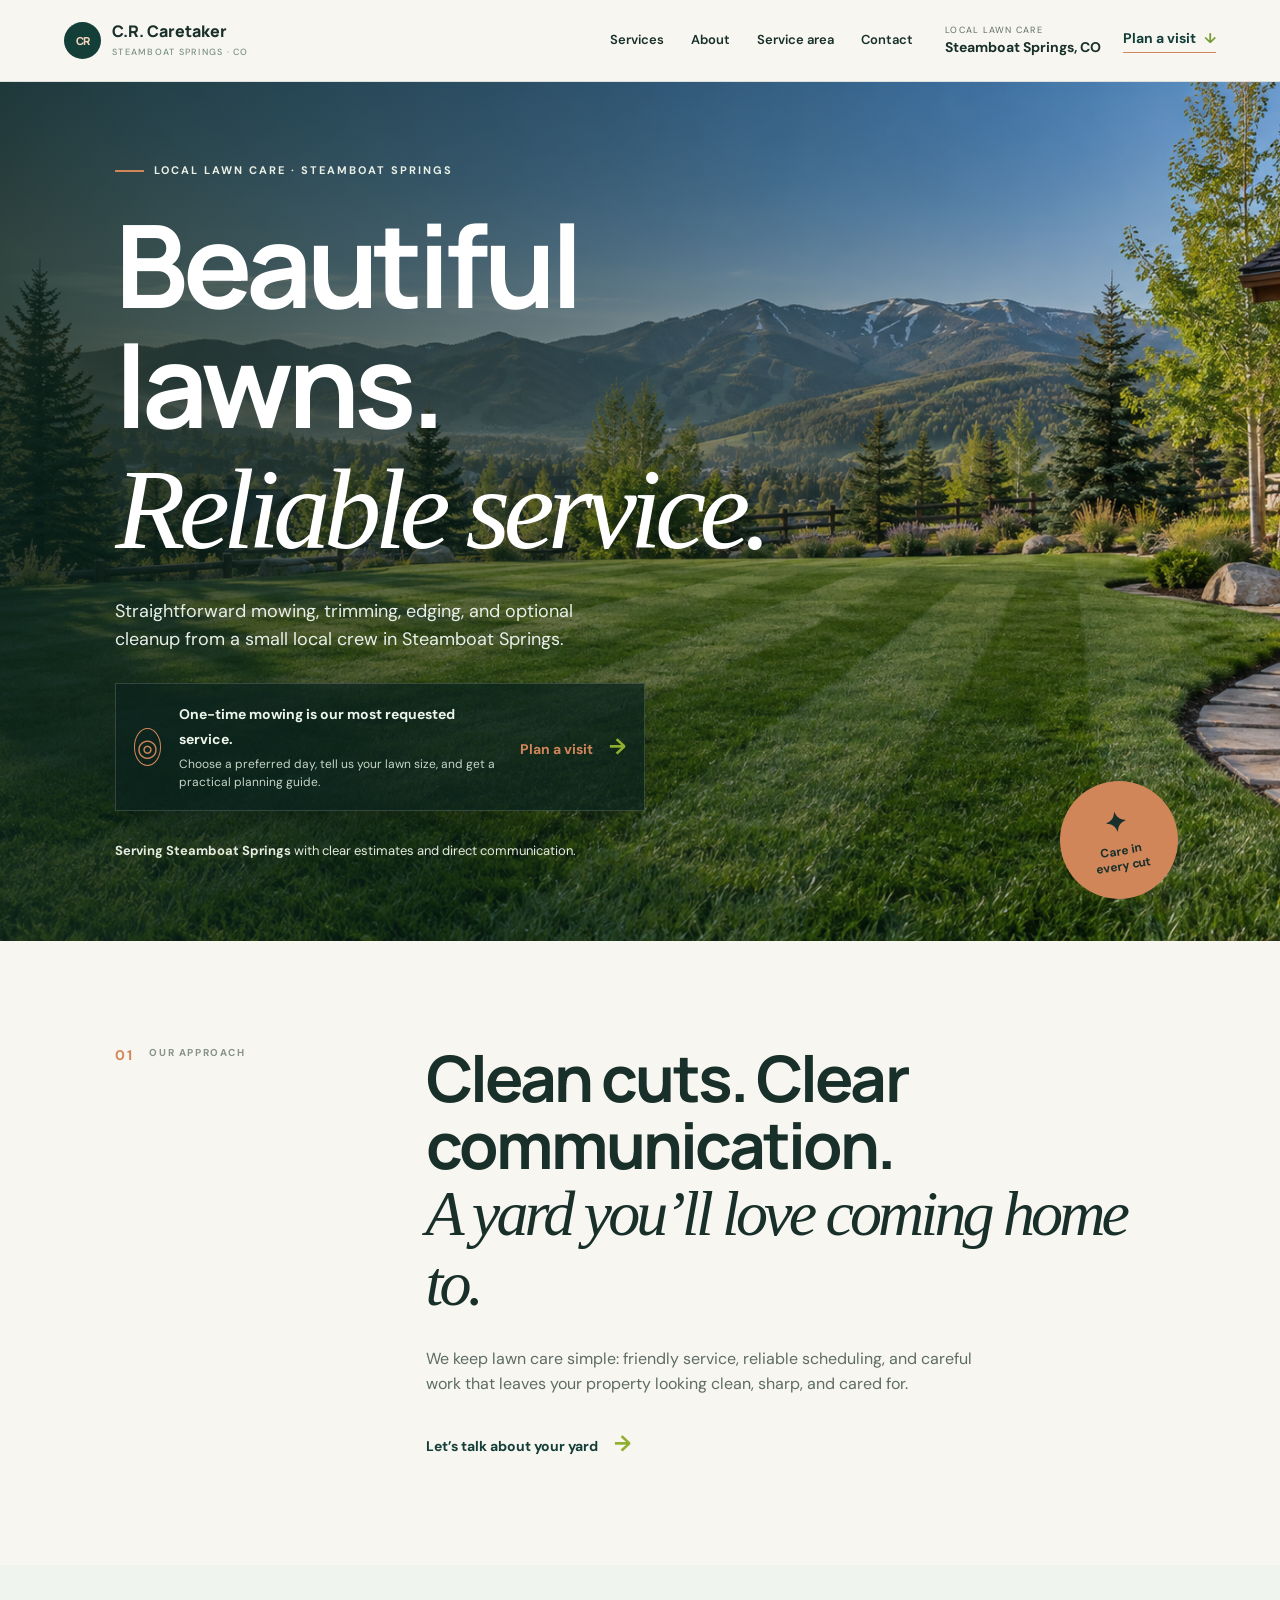
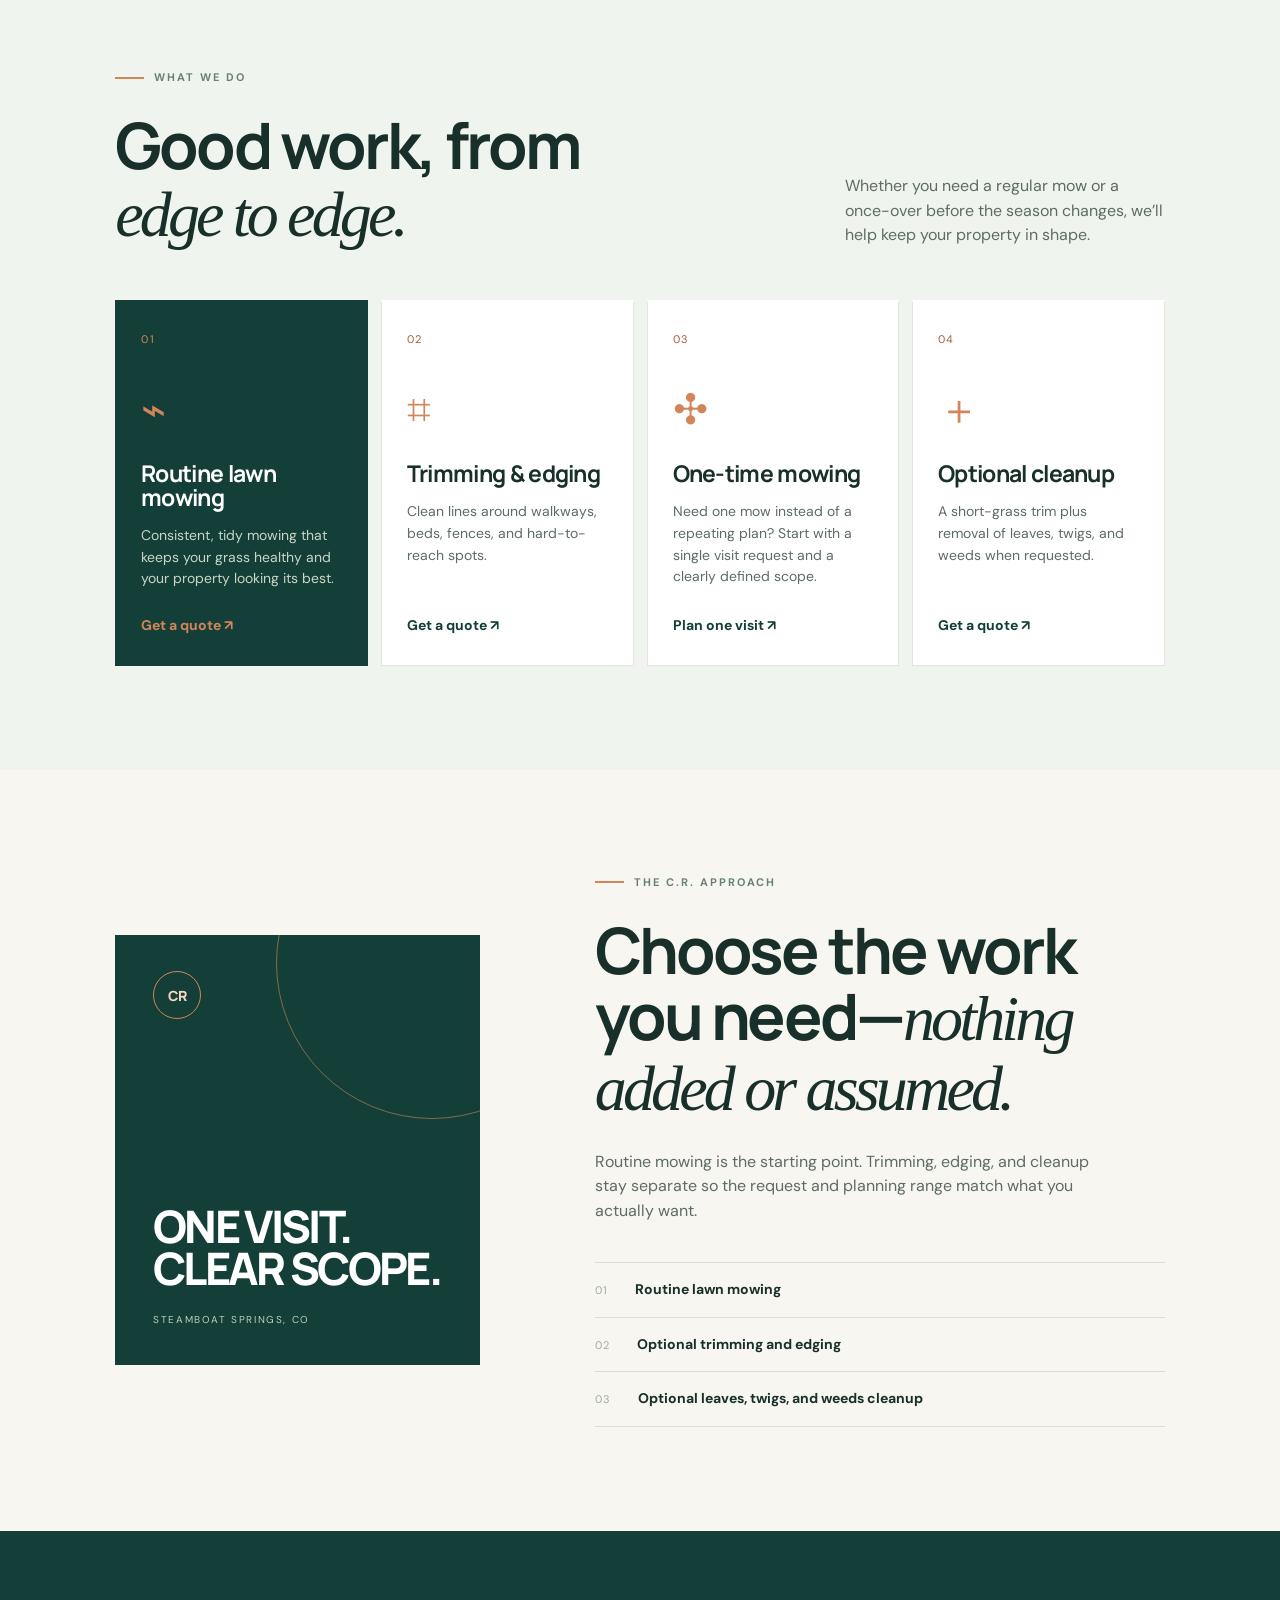
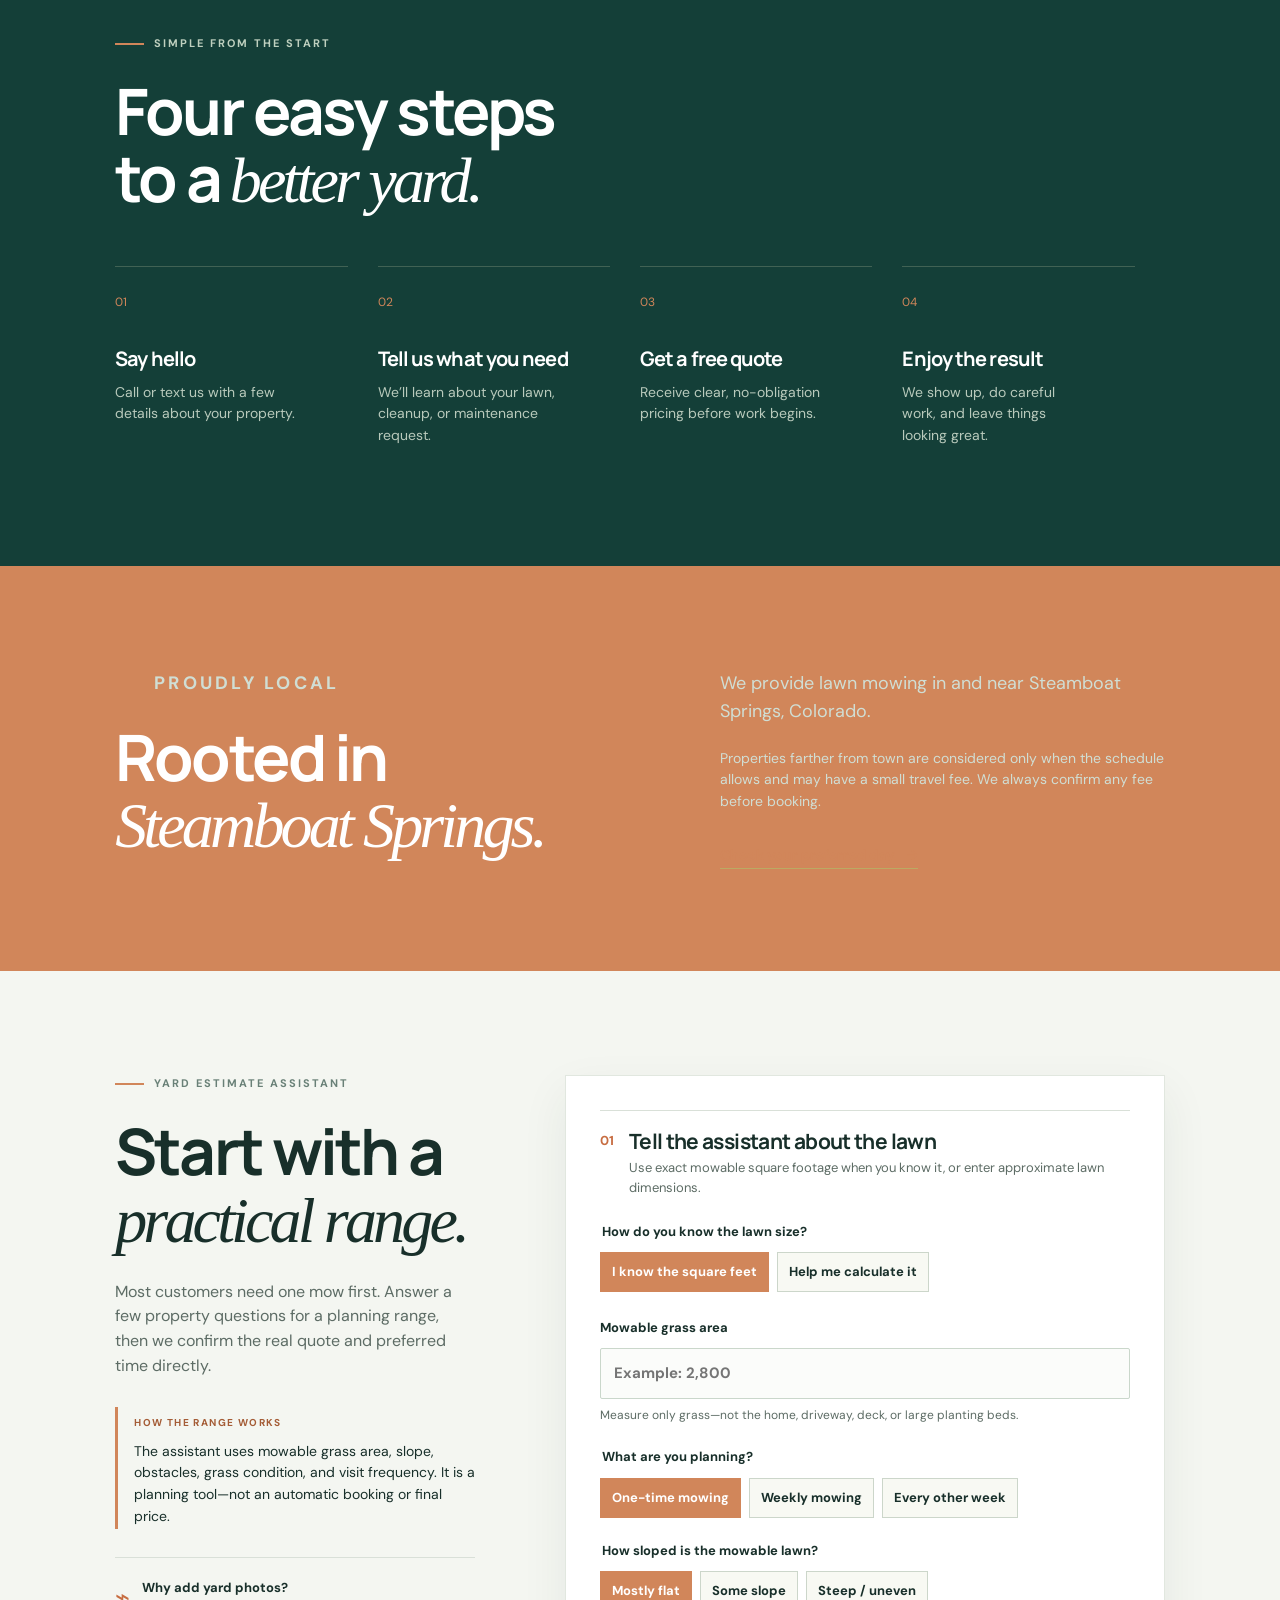
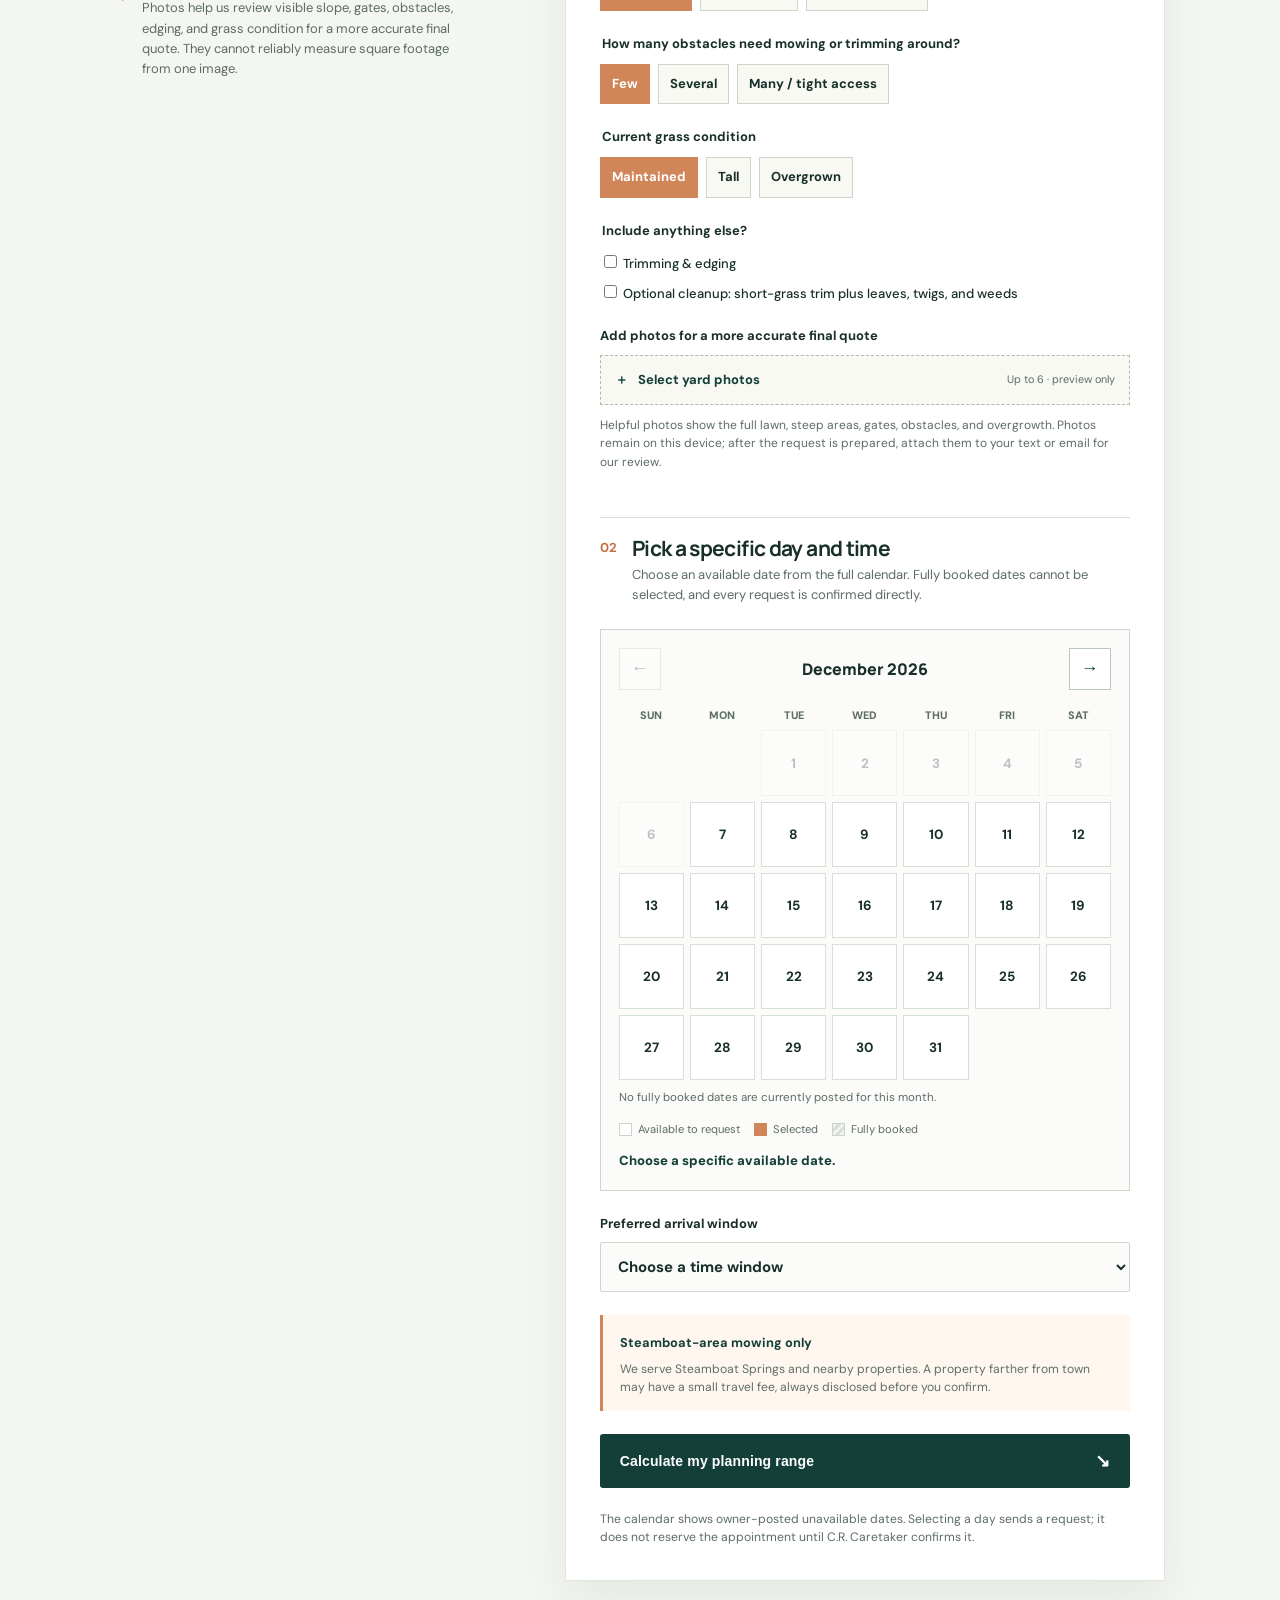
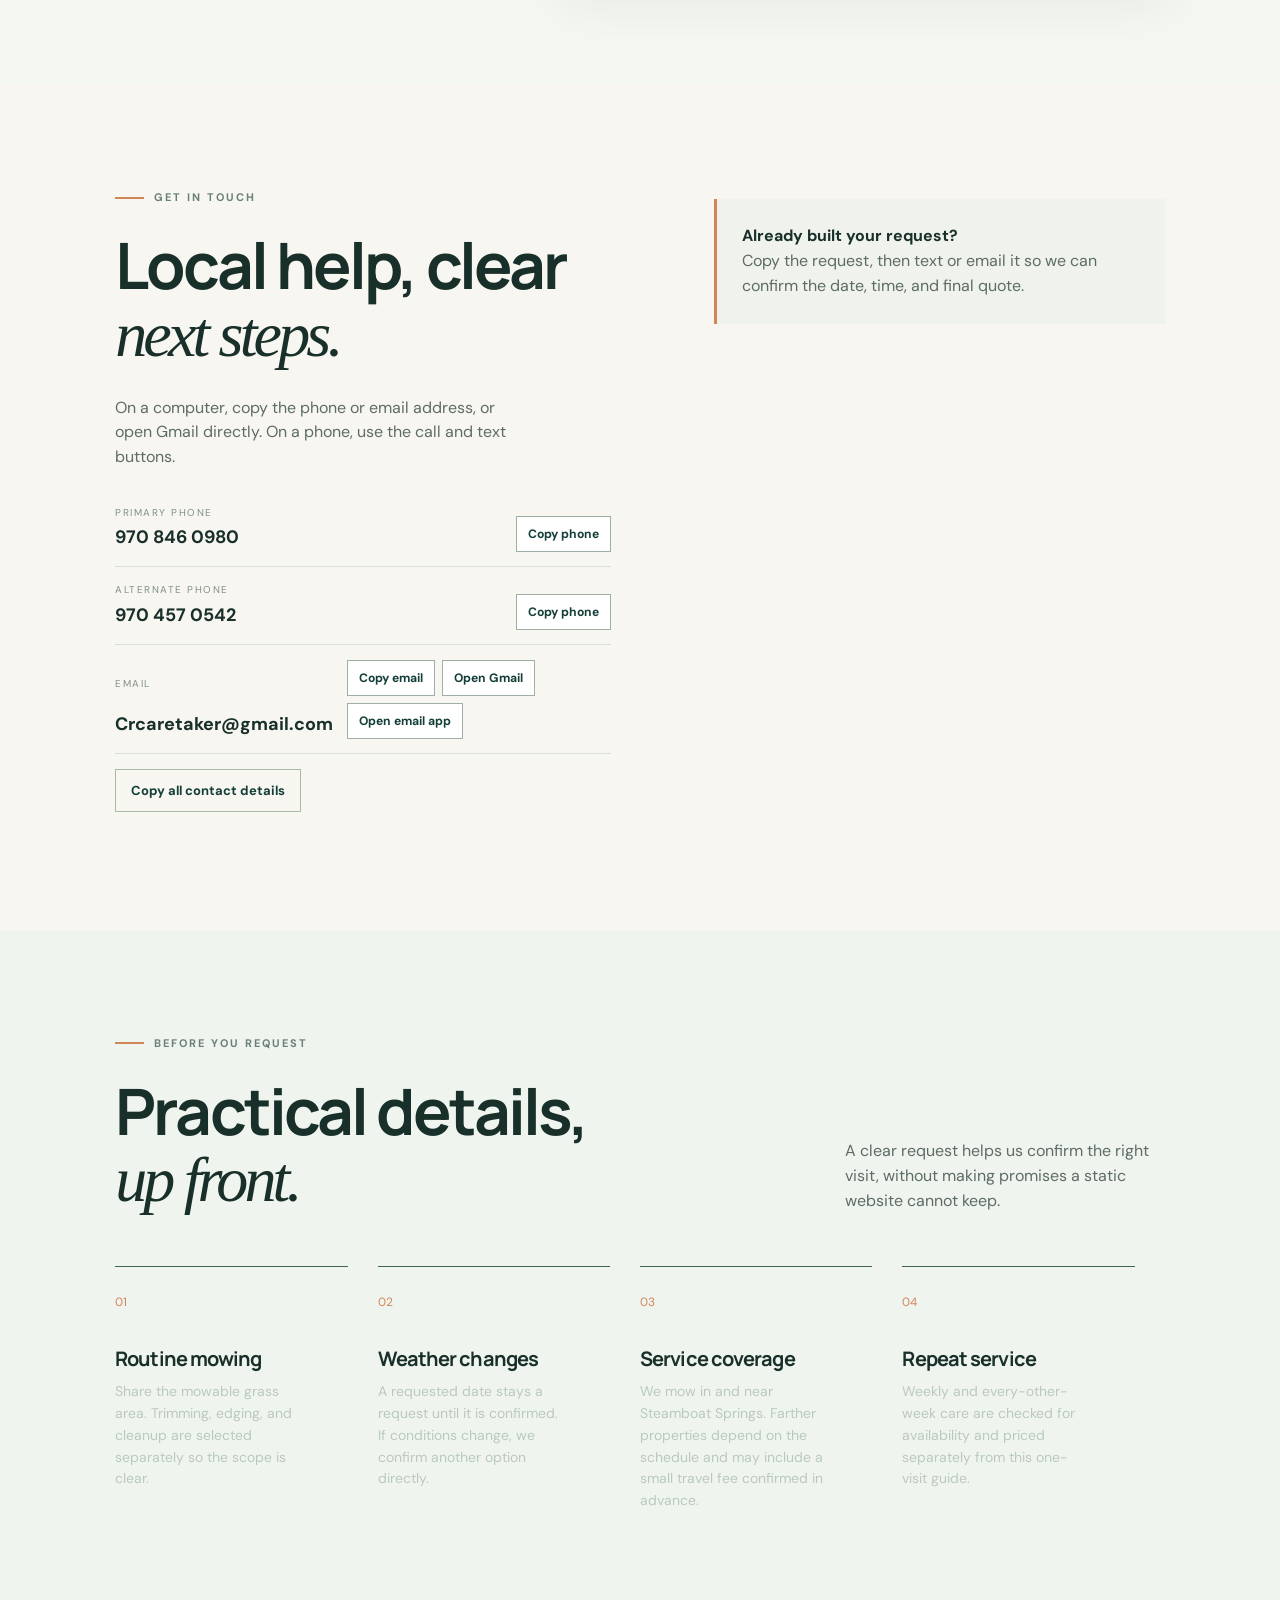
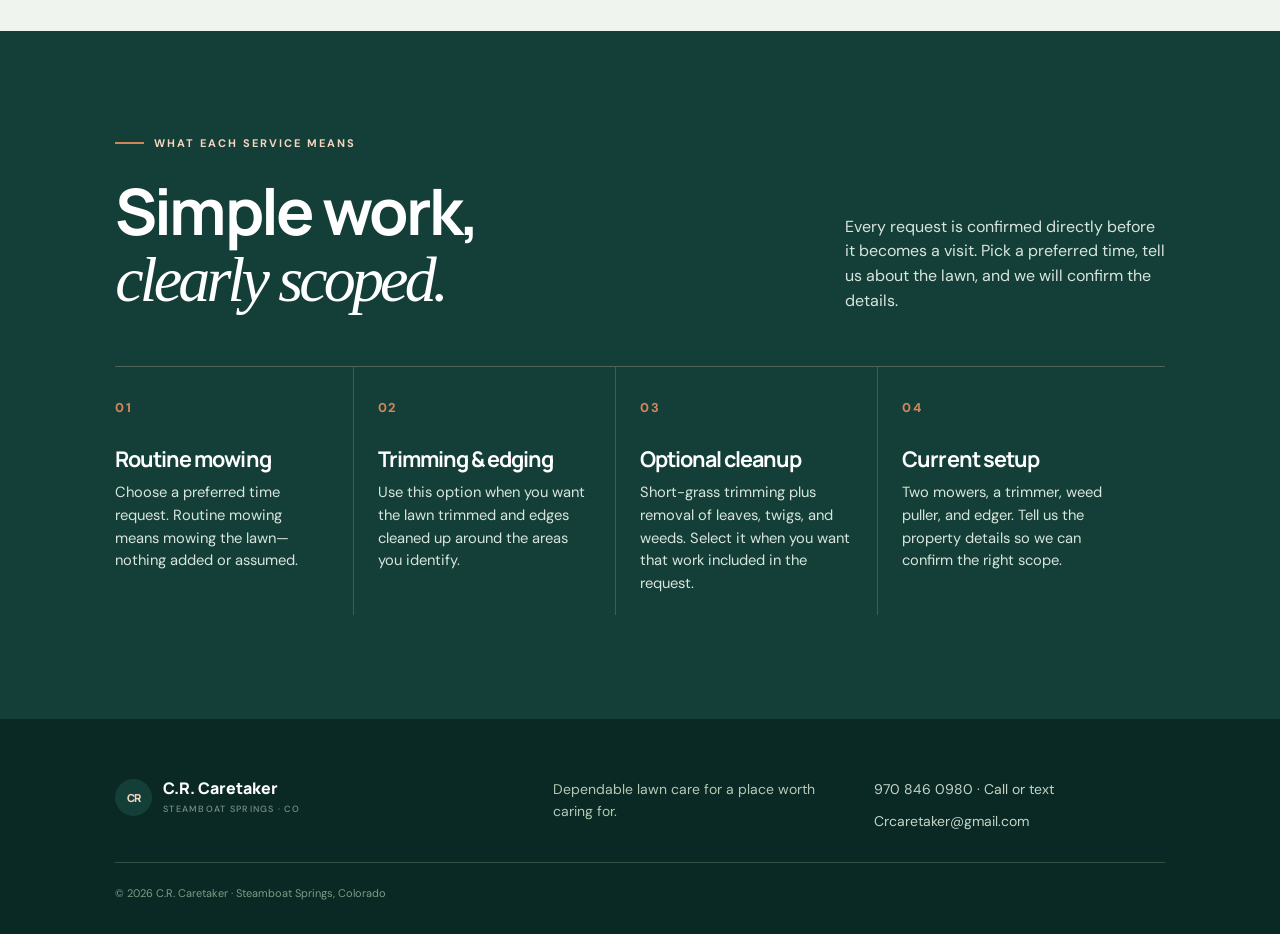
==== index.html @ 19aeea7e "Add required availability calendar" ====
<!doctype html>
<html lang="en">
<head>
  <meta charset="UTF-8" />
  <meta name="viewport" content="width=device-width, initial-scale=1.0" />
  <meta name="description" content="Local lawn mowing with optional trimming, edging, and light yard cleanup in Steamboat Springs, Colorado." />
  <link rel="canonical" href="https://koderpro001.github.io/cr-caretaker-website/" />
  <meta property="og:title" content="C.R. Caretaker | Lawn care in Steamboat Springs" />
  <meta property="og:description" content="One-time lawn mowing, trimming, edging, and cleanup requests in Steamboat Springs, Colorado." />
  <meta property="og:type" content="website" />
  <meta property="og:url" content="https://koderpro001.github.io/cr-caretaker-website/" />
  <meta property="og:image" content="https://koderpro001.github.io/cr-caretaker-website/hero-steamboat.png" />
  <meta name="twitter:card" content="summary_large_image" />
  <meta name="robots" content="index, follow" />
  <meta name="theme-color" content="#123c32" />
  <title>C.R. Caretaker | Lawn care in Steamboat Springs</title>
  <link rel="icon" href="favicon.svg" type="image/svg+xml" />
  <link rel="preconnect" href="https://fonts.googleapis.com">
  <link rel="preconnect" href="https://fonts.gstatic.com" crossorigin>
  <link href="https://fonts.googleapis.com/css2?family=DM+Sans:wght@400;500;600;700&family=Manrope:wght@700;800&display=swap" rel="stylesheet">
  <link rel="stylesheet" href="styles.css?v=20260911b" />
  <link rel="stylesheet" href="overrides.css?v=20260912a" />
  <link rel="stylesheet" href="refine.css?v=20260916f" />
  <script type="application/ld+json">
  {"@context":"https://schema.org","@type":"LocalBusiness","@id":"https://koderpro001.github.io/cr-caretaker-website/#business","name":"C.R. Caretaker","description":"Local lawn mowing with optional trimming, edging, and light cleanup of leaves, twigs, and weeds in Steamboat Springs, Colorado.","url":"https://koderpro001.github.io/cr-caretaker-website/","telephone":["+1-970-846-0980","+1-970-457-0542"],"email":"Crcaretaker@gmail.com","areaServed":{"@type":"City","name":"Steamboat Springs","address":{"@type":"PostalAddress","addressLocality":"Steamboat Springs","addressRegion":"CO","addressCountry":"US"}},"serviceType":["Lawn mowing","Grass trimming and edging","Light yard cleanup"]}
  </script>
</head>
<body>
  <a class="skip-link" href="#main-content">Skip to main content</a>
  <header class="site-header">
    <a class="brand" href="#top" aria-label="C.R. Caretaker home"><span class="brand-mark">CR</span><span>C.R. Caretaker<small>STEAMBOAT SPRINGS · CO</small></span></a>
    <nav id="site-navigation" aria-label="Main navigation"><a href="#services">Services</a><a href="#about">About</a><a href="#area">Service area</a><a href="#contact">Contact</a></nav>
    <div class="header-actions desktop-contact-summary"><span><small>LOCAL LAWN CARE</small><strong>Steamboat Springs, CO</strong></span><a class="header-link" href="#booking">Plan a visit <span>↓</span></a></div>
    <button class="menu-toggle" aria-label="Open menu" aria-controls="site-navigation" aria-expanded="false">☰</button>
  </header>

  <main id="main-content" tabindex="-1">
    <section class="hero">
      <img class="hero-image" src="hero-steamboat.png" alt="Freshly mowed lawn with crisp stripes and Colorado mountains in Steamboat Springs" />
      <div class="hero-overlay"></div>
      <div class="hero-content">
        <p class="eyebrow light"><span></span> Local lawn care · Steamboat Springs</p>
        <h1>Beautiful lawns.<br><em>Reliable service.</em></h1>
        <p class="hero-copy">Straightforward mowing, trimming, edging, and optional cleanup from a small local crew in Steamboat Springs.</p>
        <div class="hero-actions mobile-actions"><a class="button" href="tel:+19708460980">Call for a free quote <span>↗</span></a><a class="button button-ghost" href="sms:+19708460980">Text for a free quote <span>↗</span></a></div>
        <div class="desktop-action-card"><span class="desktop-action-icon">◎</span><div><strong>One-time mowing is our most requested service.</strong><p>Choose a preferred day, tell us your lawn size, and get a practical planning guide.</p></div><a class="arrow-link" href="#booking">Plan a visit <span>→</span></a></div>
        <p class="trust-note"><strong>Serving Steamboat Springs</strong> with clear estimates and direct communication.</p>
      </div>
      <div class="hero-badge" aria-hidden="true"><span class="badge-icon">✦</span><span>Care in<br>every cut</span></div>
    </section>

    <section class="intro section" id="about"><div class="intro-label"><span>01</span><span>OUR APPROACH</span></div><div><h2>Clean cuts. Clear communication.<br><em>A yard you’ll love coming home to.</em></h2><p>We keep lawn care simple: friendly service, reliable scheduling, and careful work that leaves your property looking clean, sharp, and cared for.</p><a class="arrow-link" href="#contact">Let’s talk about your yard <span>→</span></a></div></section>

    <section class="services section" id="services"><div class="section-heading"><div><p class="eyebrow"><span></span> What we do</p><h2>Good work, from<br><em>edge to edge.</em></h2></div><p>Whether you need a regular mow or a once-over before the season changes, we’ll help keep your property in shape.</p></div><div class="service-grid">
      <article class="service-card featured"><div class="service-number">01</div><div class="service-icon">⌁</div><h3>Routine lawn mowing</h3><p>Consistent, tidy mowing that keeps your grass healthy and your property looking its best.</p><a href="#contact">Get a quote <span>↗</span></a></article>
      <article class="service-card"><div class="service-number">02</div><div class="service-icon">⌗</div><h3>Trimming & edging</h3><p>Clean lines around walkways, beds, fences, and hard-to-reach spots.</p><a href="#contact">Get a quote <span>↗</span></a></article>
      <article class="service-card"><div class="service-number">03</div><div class="service-icon">✣</div><h3>One-time mowing</h3><p>Need one mow instead of a repeating plan? Start with a single visit request and a clearly defined scope.</p><a href="#booking">Plan one visit <span>↗</span></a></article>
      <article class="service-card"><div class="service-number">04</div><div class="service-icon">＋</div><h3>Optional cleanup</h3><p>A short-grass trim plus removal of leaves, twigs, and weeds when requested.</p><a href="#contact">Get a quote <span>↗</span></a></article>
    </div></section>

    <section class="quality section"><div class="quality-mark"><span>CR</span><p>ONE VISIT.<br>CLEAR SCOPE.</p><small>STEAMBOAT SPRINGS, CO</small></div><div class="quality-copy"><p class="eyebrow"><span></span> The C.R. approach</p><h2>Choose the work you need—<em>nothing added or assumed.</em></h2><p>Routine mowing is the starting point. Trimming, edging, and cleanup stay separate so the request and planning range match what you actually want.</p><div class="benefit-list"><span>01 <b>Routine lawn mowing</b></span><span>02 <b>Optional trimming and edging</b></span><span>03 <b>Optional leaves, twigs, and weeds cleanup</b></span></div></div></section>

    <section class="process section"><div class="section-heading"><div><p class="eyebrow"><span></span> Simple from the start</p><h2>Four easy steps<br>to a <em>better yard.</em></h2></div></div><div class="steps"><div><span>01</span><h3>Say hello</h3><p>Call or text us with a few details about your property.</p></div><div><span>02</span><h3>Tell us what you need</h3><p>We’ll learn about your lawn, cleanup, or maintenance request.</p></div><div><span>03</span><h3>Get a free quote</h3><p>Receive clear, no-obligation pricing before work begins.</p></div><div><span>04</span><h3>Enjoy the result</h3><p>We show up, do careful work, and leave things looking great.</p></div></div></section>

    <section class="area section" id="area"><div><p class="eyebrow light"><span></span> Proudly local</p><h2>Rooted in<br><em>Steamboat Springs.</em></h2></div><div><p>We provide lawn mowing in and near Steamboat Springs, Colorado.</p><p class="area-note">Properties farther from town are considered only when the schedule allows and may have a small travel fee. We always confirm any fee before booking.</p><a class="area-link" href="#booking">Check your preferred day <span>→</span></a></div></section>

    <section class="booking section" id="booking"><div class="booking-intro"><p class="eyebrow"><span></span> Yard estimate assistant</p><h2>Start with a<br><em>practical range.</em></h2><p>Most customers need one mow first. Answer a few property questions for a planning range, then we confirm the real quote and preferred time directly.</p><div class="market-guide"><span>HOW THE RANGE WORKS</span><p>The assistant uses mowable grass area, slope, obstacles, grass condition, and visit frequency. It is a planning tool—not an automatic booking or final price.</p></div><div class="photo-guidance"><span>⌁</span><p><strong>Why add yard photos?</strong><br>Photos help us review visible slope, gates, obstacles, edging, and grass condition for a more accurate final quote. They cannot reliably measure square footage from one image.</p></div></div><form class="booking-form" id="booking-form"><div class="booking-step"><span>01</span><div><h3>Tell the assistant about the lawn</h3><p>Use exact mowable square footage when you know it, or enter approximate lawn dimensions.</p></div></div><fieldset><legend>How do you know the lawn size?</legend><div class="choice-row"><label><input type="radio" name="size-method" value="sqft" checked><span>I know the square feet</span></label><label><input type="radio" name="size-method" value="dimensions"><span>Help me calculate it</span></label></div></fieldset><div id="sqft-fields"><label>Mowable grass area <input name="sqft" type="number" min="250" max="100000" inputmode="numeric" placeholder="Example: 2,800"><small>Measure only grass—not the home, driveway, deck, or large planting beds.</small></label></div><div id="dimension-fields" class="dimension-fields" hidden><label>Approximate length (feet)<input name="length" type="number" min="10" max="1000" inputmode="decimal" placeholder="Example: 70"></label><label>Approximate width (feet)<input name="width" type="number" min="10" max="1000" inputmode="decimal" placeholder="Example: 40"></label><small>The assistant multiplies length × width. For irregular lawns, split the yard into rectangles and use the combined area when possible.</small></div><fieldset><legend>What are you planning?</legend><div class="choice-row"><label><input type="radio" name="service" value="one-time" checked><span>One-time mowing</span></label><label><input type="radio" name="service" value="weekly"><span>Weekly mowing</span></label><label><input type="radio" name="service" value="biweekly"><span>Every other week</span></label></div></fieldset><fieldset><legend>How sloped is the mowable lawn?</legend><div class="choice-row"><label><input type="radio" name="terrain" value="flat" checked><span>Mostly flat</span></label><label><input type="radio" name="terrain" value="mixed"><span>Some slope</span></label><label><input type="radio" name="terrain" value="steep"><span>Steep / uneven</span></label></div></fieldset><fieldset><legend>How many obstacles need mowing or trimming around?</legend><div class="choice-row"><label><input type="radio" name="obstacles" value="few" checked><span>Few</span></label><label><input type="radio" name="obstacles" value="some"><span>Several</span></label><label><input type="radio" name="obstacles" value="many"><span>Many / tight access</span></label></div></fieldset><fieldset><legend>Current grass condition</legend><div class="choice-row"><label><input type="radio" name="condition" value="maintained" checked><span>Maintained</span></label><label><input type="radio" name="condition" value="tall"><span>Tall</span></label><label><input type="radio" name="condition" value="overgrown"><span>Overgrown</span></label></div></fieldset><fieldset><legend>Include anything else?</legend><div class="check-row"><label><input type="checkbox" name="trim"> Trimming & edging</label><label><input type="checkbox" name="cleanup"> Optional cleanup: short-grass trim plus leaves, twigs, and weeds</label></div></fieldset><label class="photo-upload">Add photos for a more accurate final quote <input id="yard-photos" type="file" accept="image/jpeg,image/png,image/webp,image/heic,image/heif" multiple><span class="upload-box">＋ <b>Select yard photos</b><small>Up to 6 · preview only</small></span></label><p class="photo-helper">Helpful photos show the full lawn, steep areas, gates, obstacles, and overgrowth. Photos remain on this device; after the request is prepared, attach them to your text or email for our review.</p><div id="photo-preview" class="photo-preview" aria-live="polite"></div><div class="booking-step"><span>02</span><div><h3>Pick a specific day and time</h3><p>Choose an available date from the full calendar. Fully booked dates cannot be selected, and every request is confirmed directly.</p></div></div><div class="availability-calendar" id="availability-calendar" aria-label="Preferred mowing date calendar"><div class="calendar-toolbar"><button type="button" id="calendar-prev" aria-label="Show previous month">←</button><strong id="calendar-month"></strong><button type="button" id="calendar-next" aria-label="Show next month">→</button></div><div class="calendar-weekdays" aria-hidden="true"><span>Sun</span><span>Mon</span><span>Tue</span><span>Wed</span><span>Thu</span><span>Fri</span><span>Sat</span></div><div class="calendar-days" id="calendar-days"></div><div class="calendar-legend"><span><i class="legend-available"></i>Available to request</span><span><i class="legend-selected"></i>Selected</span><span><i class="legend-unavailable"></i>Fully booked</span></div><p id="calendar-status" class="calendar-status" aria-live="polite">Choose a specific available date.</p><input name="date" id="preferred-date" type="hidden"></div><div class="schedule-grid single"><label>Preferred arrival window <select name="time" required><option value="" selected disabled>Choose a time window</option><option value="8:00–10:00 AM">8:00–10:00 AM</option><option value="10:00 AM–12:00 PM">10:00 AM–12:00 PM</option><option value="12:00–2:00 PM">12:00–2:00 PM</option><option value="2:00–4:00 PM">2:00–4:00 PM</option></select></label></div><div class="service-area-notice"><strong>Steamboat-area mowing only</strong><p>We serve Steamboat Springs and nearby properties. A property farther from town may have a small travel fee, always disclosed before you confirm.</p></div><button class="button" type="submit">Calculate my planning range <span>↘</span></button><p class="form-note">The calendar shows owner-posted unavailable dates. Selecting a day sends a request; it does not reserve the appointment until C.R. Caretaker confirms it.</p></form><aside class="request-result" id="request-result" hidden><div class="result-top"><span class="eyebrow"><span></span> YOUR PLANNING RANGE</span><button type="button" class="result-close" aria-label="Close estimate">×</button></div><strong class="result-price">$—</strong><p class="result-copy" id="result-copy">Your planning guide will appear here.</p><div class="result-details" id="result-details"></div><div class="result-actions"><button class="copy-estimate" type="button">Copy request</button><a class="handoff-action mobile-handoff" id="text-request" href="sms:+19708460980">Text on a phone</a><a class="handoff-action handoff-email" id="email-request" href="mailto:Crcaretaker@gmail.com">Open email app</a><a class="handoff-action handoff-gmail" id="gmail-request" href="https://mail.google.com/mail/?view=cm&amp;fs=1&amp;to=Crcaretaker%40gmail.com" target="_blank" rel="noopener">Open Gmail</a></div><p class="copy-status" role="status"></p><div class="assistant-panel"><p class="assistant-kicker">ASK THE QUOTE ASSISTANT</p><div id="assistant-answer" class="assistant-answer" aria-live="polite">Ask why the range changed, what photos help, what mowing includes, or how slope affects the estimate.</div><div class="assistant-controls"><label for="assistant-question">Question about your estimate</label><input id="assistant-question" type="text" maxlength="180" placeholder="Example: Why does a steep yard cost more?"><button id="ask-assistant" type="button">Ask</button></div><p class="assistant-note">This on-device assistant explains the estimator. It does not analyze photos or replace the owner’s final review.</p></div></aside></section>

    <section class="contact section" id="contact"><div class="contact-copy"><p class="eyebrow"><span></span> Get in touch</p><h2>Local help, clear<br><em>next steps.</em></h2><p>On a computer, copy the phone or email address, or open Gmail directly. On a phone, use the call and text buttons.</p><div class="desktop-contact-values"><div class="contact-value"><small>PRIMARY PHONE</small><strong>970 846 0980</strong><button type="button" class="copy-value" data-copy="970 846 0980">Copy phone</button></div><div class="contact-value"><small>ALTERNATE PHONE</small><strong>970 457 0542</strong><button type="button" class="copy-value" data-copy="970 457 0542">Copy phone</button></div><div class="contact-value"><small>EMAIL</small><strong>Crcaretaker@gmail.com</strong><div class="contact-buttons"><button type="button" class="copy-value" data-copy="Crcaretaker@gmail.com">Copy email</button><a href="https://mail.google.com/mail/?view=cm&amp;fs=1&amp;to=Crcaretaker%40gmail.com" target="_blank" rel="noopener">Open Gmail</a><a href="mailto:Crcaretaker@gmail.com">Open email app</a></div></div><button class="copy-contact" type="button">Copy all contact details</button><p class="contact-copy-status" role="status"></p></div><div class="mobile-contact-links"><a href="tel:+19708460980"><small>CALL</small><strong>970 846 0980</strong></a><a href="sms:+19708460980"><small>TEXT</small><strong>970 846 0980</strong></a><a href="mailto:Crcaretaker@gmail.com"><small>EMAIL</small><strong>Crcaretaker@gmail.com</strong></a></div></div><div class="contact-panel"><p><strong>Already built your request?</strong><br>Copy the request, then text or email it so we can confirm the date, time, and final quote.</p><a class="mobile-only-link" href="sms:+19708460980">Text your request <span>↗</span></a></div></section>
    <section class="section services" id="service-notes"><div class="section-heading"><div><p class="eyebrow"><span></span> Before you request</p><h2>Practical details,<br><em>up front.</em></h2></div><p>A clear request helps us confirm the right visit, without making promises a static website cannot keep.</p></div><div class="steps"><div><span>01</span><h3>Routine mowing</h3><p>Share the mowable grass area. Trimming, edging, and cleanup are selected separately so the scope is clear.</p></div><div><span>02</span><h3>Weather changes</h3><p>A requested date stays a request until it is confirmed. If conditions change, we confirm another option directly.</p></div><div><span>03</span><h3>Service coverage</h3><p>We mow in and near Steamboat Springs. Farther properties depend on the schedule and may include a small travel fee confirmed in advance.</p></div><div><span>04</span><h3>Repeat service</h3><p>Weekly and every-other-week care are checked for availability and priced separately from this one-visit guide.</p></div></div></section>
    <section class="section service-facts" id="service-facts"><div class="section-heading"><div><p class="eyebrow"><span></span> What each service means</p><h2>Simple work,<br><em>clearly scoped.</em></h2></div><p>Every request is confirmed directly before it becomes a visit. Pick a preferred time, tell us about the lawn, and we will confirm the details.</p></div><div class="facts-grid"><article><span>01</span><h3>Routine mowing</h3><p>Choose a preferred time request. Routine mowing means mowing the lawn—nothing added or assumed.</p></article><article><span>02</span><h3>Trimming &amp; edging</h3><p>Use this option when you want the lawn trimmed and edges cleaned up around the areas you identify.</p></article><article><span>03</span><h3>Optional cleanup</h3><p>Short-grass trimming plus removal of leaves, twigs, and weeds. Select it when you want that work included in the request.</p></article><article><span>04</span><h3>Current setup</h3><p>Two mowers, a trimmer, weed puller, and edger. Tell us the property details so we can confirm the right scope.</p></article></div></section>
  </main>
  <footer class="site-footer"><a class="brand" href="#top"><span class="brand-mark">CR</span><span>C.R. Caretaker<small>STEAMBOAT SPRINGS · CO</small></span></a><p>Dependable lawn care for a place worth caring for.</p><div class="footer-contact-info"><span>970 846 0980 · Call or text</span><span>Crcaretaker@gmail.com</span></div><small>© 2026 C.R. Caretaker · Steamboat Springs, Colorado</small></footer>
  <div class="mobile-bar"><a href="tel:+19708460980">☎ Call</a><a href="sms:+19708460980">▱ Text for a quote</a></div>
  <script src="script.js?v=20260916f"></script>
</body>
</html>
---- styles.css ----
:root{--forest:#123c32;--forest-2:#0b2b24;--green:#b6d454;--cream:#f5f4ee;--ink:#18332d;--muted:#6d7c73;--line:#d9ded5}*{box-sizing:border-box}html{scroll-behavior:smooth}body{margin:0;font-family:'DM Sans',sans-serif;color:var(--ink);background:var(--cream);font-size:16px;line-height:1.55}h1,h2,h3,p{margin:0}h1,h2,h3{font-family:Manrope,sans-serif;line-height:1.04;letter-spacing:-.045em}h1{font-size:clamp(3.5rem,9vw,7.8rem);color:white}h2{font-size:clamp(2.6rem,5vw,5rem)}h2 em,h1 em{font-family:Georgia,serif;font-weight:400;letter-spacing:-.06em}.site-header{height:82px;display:flex;align-items:center;gap:32px;padding:0 5vw;background:var(--cream);position:relative;z-index:3}.brand{display:flex;align-items:center;gap:11px;text-decoration:none;color:var(--ink);font-weight:800;line-height:1;font-family:Manrope}.brand small{display:block;font:500 9px 'DM Sans';letter-spacing:.14em;margin-top:7px;color:#799085}.brand-mark{background:var(--forest);color:var(--green);border-radius:50%;width:37px;height:37px;display:grid;place-items:center;font-size:11px;letter-spacing:-.1em}.site-header nav{display:flex;gap:27px;margin-left:auto}.site-header nav a,.text-link{color:var(--ink);text-decoration:none;font-size:13px;font-weight:600}.header-actions{display:flex;align-items:center;gap:17px}.button{background:var(--green);border:1px solid var(--green);color:var(--forest-2);padding:16px 20px;border-radius:3px;display:inline-flex;gap:16px;align-items:center;text-decoration:none;font-weight:700;font-size:14px;letter-spacing:.01em}.button span{font-size:18px}.button-small{padding:12px 15px}.button-ghost{background:transparent;border-color:rgba(255,255,255,.5);color:white}.menu-toggle{display:none;border:0;background:none;font-size:23px}.hero{min-height:680px;position:relative;overflow:hidden;display:flex;align-items:center}.hero-image,.hero-overlay{position:absolute;inset:0;width:100%;height:100%;object-fit:cover}.hero-image{object-position:center}.hero-overlay{background:linear-gradient(90deg,rgba(7,32,26,.82) 0%,rgba(7,32,26,.38) 56%,rgba(7,32,26,.08) 100%)}.hero-content{position:relative;padding:80px 9vw 80px;max-width:920px}.eyebrow{font-size:11px;text-transform:uppercase;letter-spacing:.18em;font-weight:700;color:#698077;margin-bottom:26px;display:flex;align-items:center;gap:10px}.eyebrow span{width:29px;height:2px;background:var(--green);display:inline-block}.eyebrow.light{color:#eaf0e6}.hero-copy{color:#e8efe9;max-width:520px;font-size:18px;margin:29px 0}.hero-actions{display:flex;gap:12px;flex-wrap:wrap}.trust-note{font-size:13px;color:#e4ebdf;margin-top:30px}.hero-badge{position:absolute;bottom:42px;right:8vw;background:var(--green);width:118px;height:118px;border-radius:50%;display:flex;flex-direction:column;align-items:center;justify-content:center;text-align:center;font-size:12px;font-weight:700;line-height:1.2;transform:rotate(-10deg)}.badge-icon{font-size:27px;margin-bottom:5px}.section{padding:120px 9vw}.intro{display:grid;grid-template-columns:1fr 3fr;gap:5vw}.intro h2{max-width:850px}.intro p{max-width:560px;color:var(--muted);margin:30px 0}.intro-label{font-size:10px;letter-spacing:.16em;font-weight:700;color:#86938a;display:flex;gap:16px}.intro-label span:first-child{color:var(--green);font-size:14px}.arrow-link,.service-card a{color:var(--forest);font-weight:700;text-decoration:none;font-size:14px}.arrow-link span{color:#91af2e;font-size:22px;margin-left:13px}.services{background:#e8ebe2}.section-heading{display:flex;justify-content:space-between;gap:40px;margin-bottom:52px}.section-heading>p{max-width:320px;color:var(--muted);align-self:end}.service-grid{display:grid;grid-template-columns:repeat(4,1fr);gap:13px}.service-card{background:#f6f6f1;min-height:320px;padding:28px 25px;display:flex;flex-direction:column;border:1px solid #dfe5da;transition:transform .2s}.service-card:hover{transform:translateY(-5px)}.service-card.featured{background:var(--forest);color:white;border-color:var(--forest)}.service-number{font-size:11px;letter-spacing:.12em;color:#8d9b91}.featured .service-number{color:var(--green)}.service-icon{font-size:42px;color:var(--green);margin:29px 0 20px}.service-card h3{font-size:23px;letter-spacing:-.03em}.service-card p{font-size:14px;color:var(--muted);margin:15px 0 25px}.featured p{color:#c8d6c5}.service-card a{margin-top:auto}.featured a{color:var(--green)}.quality{display:grid;grid-template-columns:1.05fr 1fr;gap:8vw;align-items:center}.quality-image{height:550px;position:relative;overflow:hidden}.quality-image img{width:100%;height:100%;object-fit:cover;object-position:bottom}.image-caption{position:absolute;bottom:0;left:0;background:var(--green);padding:23px 28px;font-family:Georgia,serif;font-size:24px;line-height:1.05}.quality-copy p:not(.eyebrow){color:var(--muted);max-width:510px;margin:27px 0}.benefit-list{border-top:1px solid var(--line);margin-top:38px;display:grid}.benefit-list span{padding:16px 0;border-bottom:1px solid var(--line);font-size:11px;color:#a1ad9f;letter-spacing:.12em}.benefit-list b{color:var(--ink);font-size:14px;letter-spacing:0;margin-left:22px}.process{background:var(--forest);color:white}.process .eyebrow{color:#bfd0bf}.steps{display:grid;grid-template-columns:repeat(4,1fr);gap:0}.steps>div{padding:22px 29px 15px 0;border-top:1px solid #416254;margin-right:30px}.steps span{color:var(--green);font-size:12px}.steps h3{font-size:20px;margin:35px 0 12px}.steps p{font-size:14px;color:#b9cabc;max-width:190px}.area{background:var(--green);display:grid;grid-template-columns:1.1fr 1fr;gap:9vw}.area .eyebrow{color:var(--forest)}.area .eyebrow span{background:var(--forest)}.area p{font-size:18px;max-width:470px;color:#31553e}.area-note{font-size:14px!important;margin:22px 0 30px;color:#50704f!important}.area .button{background:var(--forest);color:white;border-color:var(--forest)}.contact{display:grid;grid-template-columns:1.1fr 1fr;gap:8vw}.contact-copy>p:not(.eyebrow){color:var(--muted);margin:27px 0;max-width:420px}.contact-details{display:grid;gap:18px;margin-top:37px}.contact-details a{text-decoration:none;color:var(--ink);display:flex;flex-direction:column}.contact-details small{font-size:10px;letter-spacing:.15em;color:#829086}.contact-details strong{font-size:18px}.quote-form{background:#e8ebe2;padding:34px;display:grid;gap:19px;align-content:start}.quote-form label{font-size:12px;font-weight:700}.quote-form input,.quote-form textarea{display:block;width:100%;border:1px solid #ccd6ca;background:#f8f9f3;margin-top:8px;padding:13px;font:inherit;font-size:14px;color:var(--ink);border-radius:2px}.quote-form textarea{resize:vertical}.quote-form button{border:0;justify-content:space-between;cursor:pointer}.form-note{font-size:11px;color:var(--muted)}.site-footer{background:var(--forest-2);color:white;display:grid;grid-template-columns:1.4fr 1fr 1fr;gap:30px;padding:60px 9vw 32px;align-items:start}.site-footer .brand{color:white}.site-footer p{color:#b5c8b6;font-size:14px}.site-footer>div{display:flex;flex-direction:column;gap:10px}.site-footer a:not(.brand){color:var(--green);text-decoration:none;font-weight:600;font-size:14px}.site-footer>small{grid-column:1/-1;border-top:1px solid #315144;padding-top:22px;color:#7e9a86;font-size:11px}.mobile-bar{display:none}
@media(max-width:850px){.site-header{height:70px;padding:0 20px}.site-header nav,.header-actions{display:none}.menu-toggle{display:block;margin-left:auto;color:var(--forest)}.hero{min-height:650px}.hero-content{padding:80px 24px}.hero-overlay{background:linear-gradient(90deg,rgba(7,32,26,.8),rgba(7,32,26,.22))}.hero-badge{width:90px;height:90px;right:20px;bottom:25px;font-size:10px}.badge-icon{font-size:20px}.section{padding:78px 24px}.intro,.quality,.area,.contact{grid-template-columns:1fr;gap:45px}.intro h2{font-size:2.7rem}.section-heading{display:block}.section-heading>p{margin-top:25px}.service-grid{grid-template-columns:1fr 1fr}.service-card{min-height:280px}.quality-image{height:350px}.quality h2{font-size:2.7rem}.steps{grid-template-columns:1fr 1fr;gap:15px}.steps>div{margin:0}.area h2{font-size:3.4rem}.contact h2{font-size:2.8rem}.site-footer{grid-template-columns:1fr;padding:50px 24px 90px}.site-footer>small{grid-column:auto}.mobile-bar{display:flex;position:fixed;bottom:0;left:0;right:0;background:var(--forest-2);z-index:5}.mobile-bar a{flex:1;text-align:center;padding:14px;color:white;text-decoration:none;font-weight:700;font-size:13px;border-right:1px solid #345347}.mobile-bar a:last-child{background:var(--green);color:var(--forest-2);border:0}}
@media(max-width:480px){h1{font-size:3.45rem}.hero-copy{font-size:16px}.hero-actions{display:grid}.hero-actions .button{justify-content:space-between}.service-grid{grid-template-columns:1fr}.service-card{min-height:260px}.steps{grid-template-columns:1fr}.quote-form{padding:23px}.intro-label{margin-bottom:20px}}
@media(max-width:850px){.site-header nav.mobile-open{display:flex;position:absolute;top:70px;left:0;right:0;background:var(--cream);padding:20px 24px;flex-direction:column;gap:16px;border-top:1px solid var(--line);box-shadow:0 14px 24px rgba(12,45,35,.12)}.site-header nav.mobile-open a{font-size:15px}}.form-status{font-size:12px;color:var(--forest);font-weight:700}
/* Two intentional modes: desktop explains and estimates; mobile keeps the fast tap actions. */
.mobile-actions{display:none}
.desktop-contact-summary{display:flex;align-items:center;gap:22px}.desktop-contact-summary>span{display:flex;flex-direction:column;line-height:1.1}.desktop-contact-summary small{font-size:9px;letter-spacing:.14em;color:var(--muted);margin-bottom:4px}.desktop-contact-summary strong{font-size:14px}.desktop-action-card{display:flex;align-items:center;gap:18px;max-width:530px;background:rgba(11,43,36,.64);border:1px solid rgba(255,255,255,.22);padding:18px;margin-top:25px;color:#eef5ec}.desktop-action-icon{display:grid;place-items:center;border:1px solid var(--green);border-radius:50%;width:38px;height:38px;color:var(--green);font-size:24px}.desktop-action-card strong{font-size:14px}.desktop-action-card p{color:#c6d5c7;font-size:12px;margin-top:3px}.desktop-action-card .arrow-link{color:var(--green);margin-left:auto;white-space:nowrap}.estimate{background:#eff1e9;display:grid;grid-template-columns:.8fr 1.2fr;gap:7vw;position:relative}.estimate-intro>p:not(.eyebrow){max-width:390px;color:var(--muted);margin:25px 0}.estimate-note{display:flex;gap:12px;border-top:1px solid var(--line);padding-top:20px;max-width:390px;color:var(--muted);font-size:13px}.estimate-note span{color:#91af2e;font-size:22px}.estimate-note strong{color:var(--ink)}.estimate-form{background:#fffef9;padding:32px;display:grid;gap:20px;box-shadow:0 14px 50px rgba(20,50,40,.08);border:1px solid #e0e5dc}.form-kicker{font-size:10px;color:var(--green);letter-spacing:.15em;font-weight:700}.form-kicker span{color:var(--muted);margin-left:14px}.estimate-form label,.estimate-form legend{font-size:12px;font-weight:700;color:var(--ink)}.estimate-form input[type=number],.estimate-form select{display:block;width:100%;margin-top:8px;border:1px solid #ccd6ca;background:#f8f9f3;color:var(--ink);font:inherit;font-size:14px;padding:12px;border-radius:2px}.estimate-form fieldset{border:0;padding:0;margin:0}.choice-row,.check-row{display:flex;gap:8px;flex-wrap:wrap;margin-top:10px}.choice-row label{font-size:13px;font-weight:500;cursor:pointer}.choice-row span{display:inline-block;border:1px solid #ccd6ca;padding:9px 11px;background:#f8f9f3}.choice-row input{position:absolute;opacity:0}.choice-row input:checked+span{background:var(--forest);color:white;border-color:var(--forest)}.check-row label{font-size:13px;font-weight:500;width:calc(50% - 5px)}.check-row input{accent-color:var(--forest)}.photo-upload>input{display:none}.upload-box{display:flex;align-items:center;gap:10px;border:1px dashed #aebcaf;background:#f8f9f3;padding:14px;margin-top:8px;color:var(--forest);cursor:pointer}.upload-box:first-letter{font-size:20px}.upload-box small{font-weight:400;color:var(--muted);margin-left:auto}.photo-preview{display:flex;gap:8px;flex-wrap:wrap}.photo-preview img{width:58px;height:58px;object-fit:cover;border-radius:2px}.photo-preview small{color:var(--muted);align-self:center}.estimate-result{grid-column:2;background:var(--forest);color:white;padding:30px;position:relative;margin-top:-30px}.estimate-result[hidden]{display:none}.result-top{display:flex;justify-content:space-between}.result-top .eyebrow{color:#c5d7c6;margin:0}.result-close{background:none;border:0;color:white;font-size:24px;cursor:pointer}.result-price{font:800 48px Manrope;letter-spacing:-.05em;color:var(--green);display:block;margin:15px 0 5px}.result-copy{font-size:13px;color:#c3d4c5}.result-details{display:flex;gap:16px;flex-wrap:wrap;margin:20px 0;border-top:1px solid #456657;border-bottom:1px solid #456657;padding:14px 0;font-size:12px;color:#dce9dc}.result-actions{display:flex;gap:12px;align-items:center;flex-wrap:wrap}.copy-estimate{background:transparent;border:1px solid #789281;padding:14px 16px;color:white;font:600 13px 'DM Sans';cursor:pointer}.copy-status{font-size:12px;color:var(--green);margin-top:14px}
@media(max-width:850px){.desktop-contact-summary,.desktop-action-card{display:none}.mobile-actions{display:flex}.estimate{display:block}.estimate-intro{margin-bottom:38px}.estimate-form{padding:23px}.estimate-result{margin-top:25px}.check-row label{width:100%}.photo-preview{margin-top:-5px}}
/* Refined service-booking presentation: restrained Colorado palette, clear hierarchy. */
:root{--forest:#163f35;--forest-2:#102e27;--green:#a9c96c;--cream:#fbfbf7;--ink:#18312b;--muted:#66766f;--line:#dce4db}.header-link{color:var(--forest);font-size:14px;font-weight:700;text-decoration:none;border-bottom:1px solid var(--green);padding-bottom:3px}.header-link span{color:#769c35;margin-left:5px}.services{background:#f0f4ee}.service-card{background:#fff;border-color:#e1e7df}.service-card.featured,.process,.area,.request-result{background:var(--forest)}.area{color:#fff}.area .eyebrow{color:#d7e5d5}.area .eyebrow span{background:var(--green)}.area p,.area-note{color:#d0ded4!important}.area-link{color:var(--green);font-size:14px;font-weight:700;text-decoration:none;border-bottom:1px solid rgba(169,201,108,.55);padding-bottom:4px}.area-link span{margin-left:10px}.desktop-action-card{background:rgba(10,35,29,.74);border-color:rgba(255,255,255,.16);box-shadow:0 15px 30px rgba(0,0,0,.13)}.booking{background:#f4f6f1;display:grid;grid-template-columns:.75fr 1.25fr;gap:7vw;align-items:start}.booking-intro>p:not(.eyebrow){color:var(--muted);max-width:390px;margin:25px 0}.market-guide{border-left:3px solid var(--green);padding:2px 0 2px 16px;margin:28px 0;max-width:420px}.market-guide span{font-size:10px;letter-spacing:.14em;color:#78914d;font-weight:700}.market-guide p{font-size:14px;margin-top:7px;color:var(--ink)}.photo-guidance{display:flex;gap:12px;border-top:1px solid var(--line);padding-top:20px;max-width:420px;color:var(--muted);font-size:13px}.photo-guidance>span{color:#88a64f;font-size:25px}.photo-guidance strong{color:var(--ink)}.booking-form{display:grid;gap:23px;background:#fff;border:1px solid #e1e7df;padding:34px;box-shadow:0 18px 45px rgba(21,54,43,.07)}.booking-step{display:flex;gap:15px;border-top:1px solid var(--line);padding-top:20px}.booking-step>span{color:#88a64f;font-size:13px;font-weight:700}.booking-step h3{font-size:21px;letter-spacing:-.03em}.booking-step p{font-size:13px;color:var(--muted);margin-top:5px}.booking-form label,.booking-form legend{font-size:13px;color:var(--ink);font-weight:700}.booking-form input[type=number],.booking-form input[type=date],.booking-form select{display:block;width:100%;border:1px solid #cad7cb;background:#fbfcfa;color:var(--ink);font:inherit;font-size:15px;padding:13px;margin-top:8px;border-radius:2px}.booking-form label>small{font-weight:400;font-size:12px;display:block;color:var(--muted);margin-top:7px}.booking-form fieldset{border:0;padding:0;margin:0}.booking-form .choice-row{margin-top:10px}.booking-form .check-row{margin-top:11px}.booking-form .check-row label{width:auto;margin-right:18px;font-weight:500}.booking-form .button{justify-content:space-between;border:0;cursor:pointer}.photo-helper{font-size:12px;color:var(--muted);margin-top:-13px}.schedule-grid{display:grid;grid-template-columns:1fr 1fr;gap:14px}.request-result{grid-column:2;padding:34px;color:#fff;margin-top:-5px}.request-result[hidden]{display:none}.request-result .result-price{color:var(--green)}.request-result .result-actions .button{background:var(--green);color:var(--forest-2)}.desktop-contact-values{display:grid;gap:15px;margin-top:35px}.desktop-contact-values>span{display:flex;flex-direction:column}.desktop-contact-values small{font-size:10px;letter-spacing:.15em;color:#819087}.desktop-contact-values strong{font-size:18px}.copy-contact{justify-self:start;border:1px solid #a9baaa;background:transparent;color:var(--forest);font:700 13px 'DM Sans';padding:12px 15px;cursor:pointer}.contact-copy-status{font-size:12px;color:#54765b;margin-top:-8px}.mobile-contact-links{display:none}.contact-panel{background:#eff3ec;border-left:3px solid var(--green);padding:25px;align-self:start;margin-top:10px;color:var(--muted)}.contact-panel strong{color:var(--ink)}.mobile-only-link{display:none}.footer-contact-info{color:#c4d5c7;font-size:14px}.footer-contact-info span{display:block}.site-footer a:not(.brand){pointer-events:none;color:#c4d5c7}
@media(max-width:850px){.booking{display:block}.booking-intro{margin-bottom:38px}.booking-form{padding:24px}.request-result{margin-top:22px}.schedule-grid{grid-template-columns:1fr}.desktop-contact-values{display:none}.mobile-contact-links{display:grid;gap:18px;margin-top:35px}.mobile-contact-links a{text-decoration:none;color:var(--ink);display:flex;flex-direction:column}.mobile-contact-links small{font-size:10px;letter-spacing:.15em;color:#819087}.mobile-contact-links strong{font-size:18px}.contact-panel{margin-top:0}.mobile-only-link{display:inline-flex;margin-top:15px;color:var(--forest);font-weight:700;text-decoration:none}.mobile-only-link span{margin-left:9px}.site-footer{padding-bottom:90px}.photo-helper{line-height:1.45}}
@media(max-width:480px){.booking-form{padding:20px}.choice-row label{width:100%}.choice-row span{width:100%}.schedule-grid{gap:18px}.market-guide{margin:23px 0}.booking-step h3{font-size:19px}}
.quality{grid-template-columns:.78fr 1.22fr;gap:9vw}.quality-mark{min-height:430px;background:var(--forest);color:#fff;padding:38px;display:flex;flex-direction:column;justify-content:flex-end;position:relative;overflow:hidden}.quality-mark:before{content:'';position:absolute;width:310px;height:310px;border:1px solid rgba(169,201,108,.42);border-radius:50%;top:-128px;right:-108px}.quality-mark>span{position:absolute;top:36px;left:38px;border:1px solid var(--green);border-radius:50%;width:48px;height:48px;display:grid;place-items:center;color:var(--green);font:800 14px Manrope}.quality-mark p{font:800 clamp(2rem,3.5vw,3.8rem)/.95 Manrope;letter-spacing:-.06em;position:relative}.quality-mark small{font-size:10px;letter-spacing:.16em;color:#bfceb9;margin-top:22px;position:relative}@media(max-width:850px){.quality{grid-template-columns:1fr}.quality-mark{min-height:255px}.quality-mark p{font-size:2.5rem}}
---- overrides.css ----
/* Final interaction and accessibility layer. Kept separate while legacy styles are retired. */
.skip-link{position:fixed;left:1rem;top:-4rem;z-index:30;background:#102e27;color:#fff;padding:.75rem 1rem;font-weight:700}.skip-link:focus{top:1rem}
:focus-visible{outline:3px solid #a9c96c;outline-offset:3px}.choice-row input:focus-visible+span{outline:3px solid #163f35;outline-offset:3px}.field-note{font-size:.8rem;color:var(--muted);margin:.65rem 0 0}.request-result{scroll-margin-bottom:7rem}.result-actions .handoff-action{background:#a9c96c;color:#102e27;border:0;min-height:48px;display:inline-flex;align-items:center;padding:13px 16px;font-weight:800;text-decoration:none}.result-actions .handoff-email{background:transparent;color:#fff;border:1px solid #90a99a}.desktop-contact-values a{color:var(--ink);font-size:1.1rem;font-weight:800;text-decoration:none}.desktop-contact-values a:hover{text-decoration:underline}.site-footer a:not(.brand){pointer-events:auto}.site-footer .footer-contact-info a{color:#c4d5c7;text-decoration:none}.hero-image{width:100%;height:100%}.result-title{font:800 clamp(1.45rem,3vw,2rem)/1 Manrope;margin:.5rem 0;color:#fff}.form-error{background:#fff3ed;border-left:3px solid #b94b2d;color:#512416;padding:.75rem;font-size:.9rem}.photo-helper::after{content:' Selected photos stay on this device until you choose text or email.';display:block;margin-top:.35rem}.mobile-bar{padding-bottom:env(safe-area-inset-bottom)}
@media(max-width:850px){body{padding-bottom:calc(66px + env(safe-area-inset-bottom))}.mobile-bar{min-height:66px}.site-footer{padding-bottom:calc(110px + env(safe-area-inset-bottom))}.request-result{margin-bottom:calc(90px + env(safe-area-inset-bottom));scroll-margin-bottom:110px}.result-actions{display:grid;grid-template-columns:1fr 1fr}.result-actions .button,.result-actions .copy-estimate,.result-actions .handoff-action{width:100%;justify-content:center;min-height:48px}.hero-badge{display:none}.hero .trust-note{margin-bottom:0;padding-right:0}.hero-content{padding-bottom:52px}.mobile-open{position:absolute;top:70px;left:0;right:0;background:#fbfbf7;padding:18px 24px;display:grid!important;gap:16px;box-shadow:0 12px 25px rgba(0,0,0,.12)}.mobile-open a{font-size:1rem;padding:.6rem 0}}
@media(max-width:480px){.result-actions{grid-template-columns:1fr}.request-result{padding:24px 20px}.button,.copy-estimate{min-height:48px}.hero{min-height:570px}}
@media(prefers-reduced-motion:reduce){html{scroll-behavior:auto}.service-card{transition:none}.service-card:hover{transform:none}}
---- refine.css ----
/* A more grounded, less generic service-site direction. */
:root{--forest:#143f38;--forest-2:#0b2924;--green:#d1865a;--cream:#f8f6f1;--ink:#182f2a;--muted:#5d6c65;--line:#d9e0d8}
.photo-helper::after{content:none}.site-header{border-bottom:1px solid rgba(20,63,56,.12)}.brand-mark{background:var(--forest);color:#f7d6bf}.button{background:var(--forest);border-color:var(--forest);color:#fff}.button:hover{background:#0b2924}.header-link{border-color:#d1865a}.section{padding-top:104px;padding-bottom:104px}.service-card{border-top:3px solid transparent;box-shadow:none}.service-card:hover{border-top-color:#d1865a;box-shadow:0 16px 34px rgba(20,63,56,.08)}.service-card.featured{background:var(--forest)}.service-number{color:#a45c36}.quality-mark,.process,.request-result{background:var(--forest)}.quality-mark:before{border-color:rgba(209,134,90,.6)}.quality-mark>span{border-color:#d1865a;color:#f7d6bf}.market-guide{border-color:#d1865a}.market-guide span{color:#a45c36}.photo-guidance>span,.booking-step>span{color:#c76d41}.contact-panel{border-left-color:#d1865a}.area{background:#d1865a}.area .button{background:#143f38}.mobile-bar a:last-child{background:#d1865a}.result-actions .handoff-action{background:#d1865a}.result-actions .handoff-email{background:transparent}.footer-contact-info a:hover{color:#f7d6bf}@media(max-width:850px){.section{padding-top:76px;padding-bottom:76px}}
.choice-row input:checked+span{background:#d1865a;border-color:#d1865a;color:#fff}.check-row input{accent-color:#d1865a}.result-details{border-color:rgba(247,214,191,.35)}.result-price{color:#f7d6bf!important}:focus-visible{outline-color:#d1865a}.copy-estimate:hover{border-color:#f7d6bf;color:#f7d6bf}.service-facts{background:#143f38;color:#fff}.service-facts .section-heading>p{color:#d8e5dc}.service-facts .eyebrow{color:#f7d6bf}.facts-grid{display:grid;grid-template-columns:repeat(4,1fr);border-top:1px solid rgba(247,214,191,.25)}.facts-grid article{padding:28px 24px 20px 0;margin-right:24px;border-right:1px solid rgba(247,214,191,.2)}.facts-grid article:last-child{border:0}.facts-grid span{color:#d1865a;font-size:.8rem;font-weight:800;letter-spacing:.12em}.facts-grid h3{font-size:1.35rem;margin:28px 0 11px}.facts-grid p{color:#d8e5dc;font-size:.92rem}@media(max-width:850px){.facts-grid{grid-template-columns:1fr 1fr}.facts-grid article{margin:0;padding:22px 16px;border-bottom:1px solid rgba(247,214,191,.2)}.facts-grid article:nth-child(2){border-right:0}}@media(max-width:480px){.facts-grid{grid-template-columns:1fr}.facts-grid article{border-right:0}.facts-grid h3{margin:18px 0 8px}}

/* Quote assistant and browser-safe contact controls. */
.dimension-fields{grid-template-columns:1fr 1fr;gap:14px}.dimension-fields:not([hidden]){display:grid}.dimension-fields>small{grid-column:1/-1;color:var(--muted);font-size:.76rem;line-height:1.5}.dimension-fields input{display:block;width:100%;border:1px solid #cad7cb;background:#fbfcfa;color:var(--ink);font:inherit;font-size:15px;padding:13px;margin-top:8px;border-radius:2px}.photo-preview{align-items:center}.photo-preview img{width:72px;height:72px;border-radius:6px;border:1px solid #d7ded8}.photo-preview small{flex-basis:100%;line-height:1.45}.booking>.request-result{grid-column:1/-1;margin-top:0}.assistant-panel{margin-top:26px;padding-top:22px;border-top:1px solid rgba(247,214,191,.35)}.assistant-kicker{font-size:.7rem;font-weight:800;letter-spacing:.14em;color:#f7d6bf}.assistant-answer{min-height:68px;margin:10px 0 14px;padding:14px;background:rgba(255,255,255,.08);color:#edf4ef;font-size:.9rem;line-height:1.55}.assistant-controls{display:grid;grid-template-columns:1fr auto;gap:8px}.assistant-controls label{grid-column:1/-1;color:#f7d6bf!important;font-size:.76rem!important}.assistant-controls input{min-width:0;border:1px solid #81998d;background:#fff;color:#182f2a;font:inherit;padding:12px}.assistant-controls button{border:0;background:#d1865a;color:#fff;font-weight:800;padding:0 18px;cursor:pointer}.assistant-note{font-size:.72rem;color:#bfd0c5;margin-top:10px;line-height:1.45}.handoff-gmail{background:#fff!important;color:#143f38!important}.mobile-handoff{display:none!important}.contact-value{display:grid!important;grid-template-columns:1fr auto;align-items:end;gap:4px 14px;padding-bottom:14px;border-bottom:1px solid #d9e0d8}.contact-value small,.contact-value strong{grid-column:1}.contact-value .copy-value,.contact-value .contact-buttons{grid-column:2;grid-row:1/3}.copy-value,.contact-buttons a{border:1px solid #9eb0a4;background:#fff;color:#143f38;font:700 .76rem 'DM Sans',sans-serif;padding:9px 11px;cursor:pointer;text-decoration:none}.contact-buttons{display:flex;gap:7px;align-items:center;flex-wrap:wrap}.contact-buttons .copy-value{padding:9px 11px}.desktop-contact-values>span{display:none}.result-details span{background:rgba(255,255,255,.08);border:1px solid rgba(247,214,191,.2);padding:7px 9px;border-radius:999px}.form-note{font-size:.76rem;color:var(--muted);line-height:1.45}.booking-form .check-row label{line-height:1.45}.booking-form .photo-helper{margin-top:-12px}.request-result .result-actions{align-items:stretch}.request-result .result-actions>*{min-height:46px;display:inline-flex;align-items:center;justify-content:center}.request-result .copy-estimate{font-weight:800}
@media(max-width:850px){.dimension-fields:not([hidden]){grid-template-columns:1fr}.dimension-fields>small{grid-column:1}.mobile-handoff{display:inline-flex!important}.handoff-gmail{display:none!important}.assistant-controls{grid-template-columns:1fr}.assistant-controls button{min-height:46px}.photo-preview img{width:64px;height:64px}}
@media(max-width:480px){.booking-form{padding:20px}.choice-row span{padding:10px}.assistant-panel{margin-left:-4px;margin-right:-4px}.contact-buttons{display:grid}.request-result .result-actions{grid-template-columns:1fr}}
.availability-calendar{border:1px solid #cad7cb;background:#fbfcfa;padding:18px}.calendar-toolbar{display:grid;grid-template-columns:42px 1fr 42px;align-items:center;gap:10px}.calendar-toolbar strong{text-align:center;font:800 1rem Manrope,sans-serif;color:var(--ink)}.calendar-toolbar button{width:42px;height:42px;border:1px solid #b8c8bc;background:#fff;color:var(--forest);font-size:1.1rem;cursor:pointer}.calendar-toolbar button:disabled{opacity:.32;cursor:not-allowed}.calendar-weekdays,.calendar-days{display:grid;grid-template-columns:repeat(7,minmax(0,1fr));gap:6px}.calendar-weekdays{margin:17px 0 7px}.calendar-weekdays span{text-align:center;color:var(--muted);font-size:.68rem;font-weight:800;text-transform:uppercase}.calendar-day{aspect-ratio:1;border:1px solid #d7e0d8;background:#fff;color:var(--ink);font:700 .84rem 'DM Sans',sans-serif;cursor:pointer}.calendar-day:hover:not(:disabled){border-color:#d1865a;background:#fff6f0}.calendar-day.is-selected{background:#d1865a;border-color:#d1865a;color:#fff}.calendar-day.is-unavailable{background:repeating-linear-gradient(135deg,#f1f2ef,#f1f2ef 5px,#e3e7e2 5px,#e3e7e2 10px);color:#8c958e;text-decoration:line-through}.calendar-day:disabled:not(.is-unavailable){opacity:.28;cursor:not-allowed}.calendar-legend{display:flex;gap:14px;flex-wrap:wrap;margin-top:14px;color:var(--muted);font-size:.7rem}.calendar-legend span{display:flex;align-items:center;gap:6px}.calendar-legend i{width:13px;height:13px;border:1px solid #c9d4ca;background:#fff}.calendar-legend .legend-selected{background:#d1865a;border-color:#d1865a}.calendar-legend .legend-unavailable{background:repeating-linear-gradient(135deg,#f1f2ef,#f1f2ef 3px,#d9ded9 3px,#d9ded9 6px)}.calendar-status{margin-top:13px;color:var(--forest);font-size:.82rem;font-weight:800}.calendar-availability-note{margin:9px 0 0;color:var(--muted);font-size:.72rem}.schedule-grid.single{grid-template-columns:1fr}.service-area-notice{border-left:3px solid #d1865a;background:#fff6f0;padding:15px 17px}.service-area-notice strong{font-size:.8rem;color:var(--forest)}.service-area-notice p{margin-top:5px;color:#5f6f68;font-size:.76rem;line-height:1.5}@media(max-width:480px){.availability-calendar{padding:13px}.calendar-weekdays,.calendar-days{gap:4px}.calendar-day{font-size:.78rem}.calendar-legend{display:grid;gap:7px}}
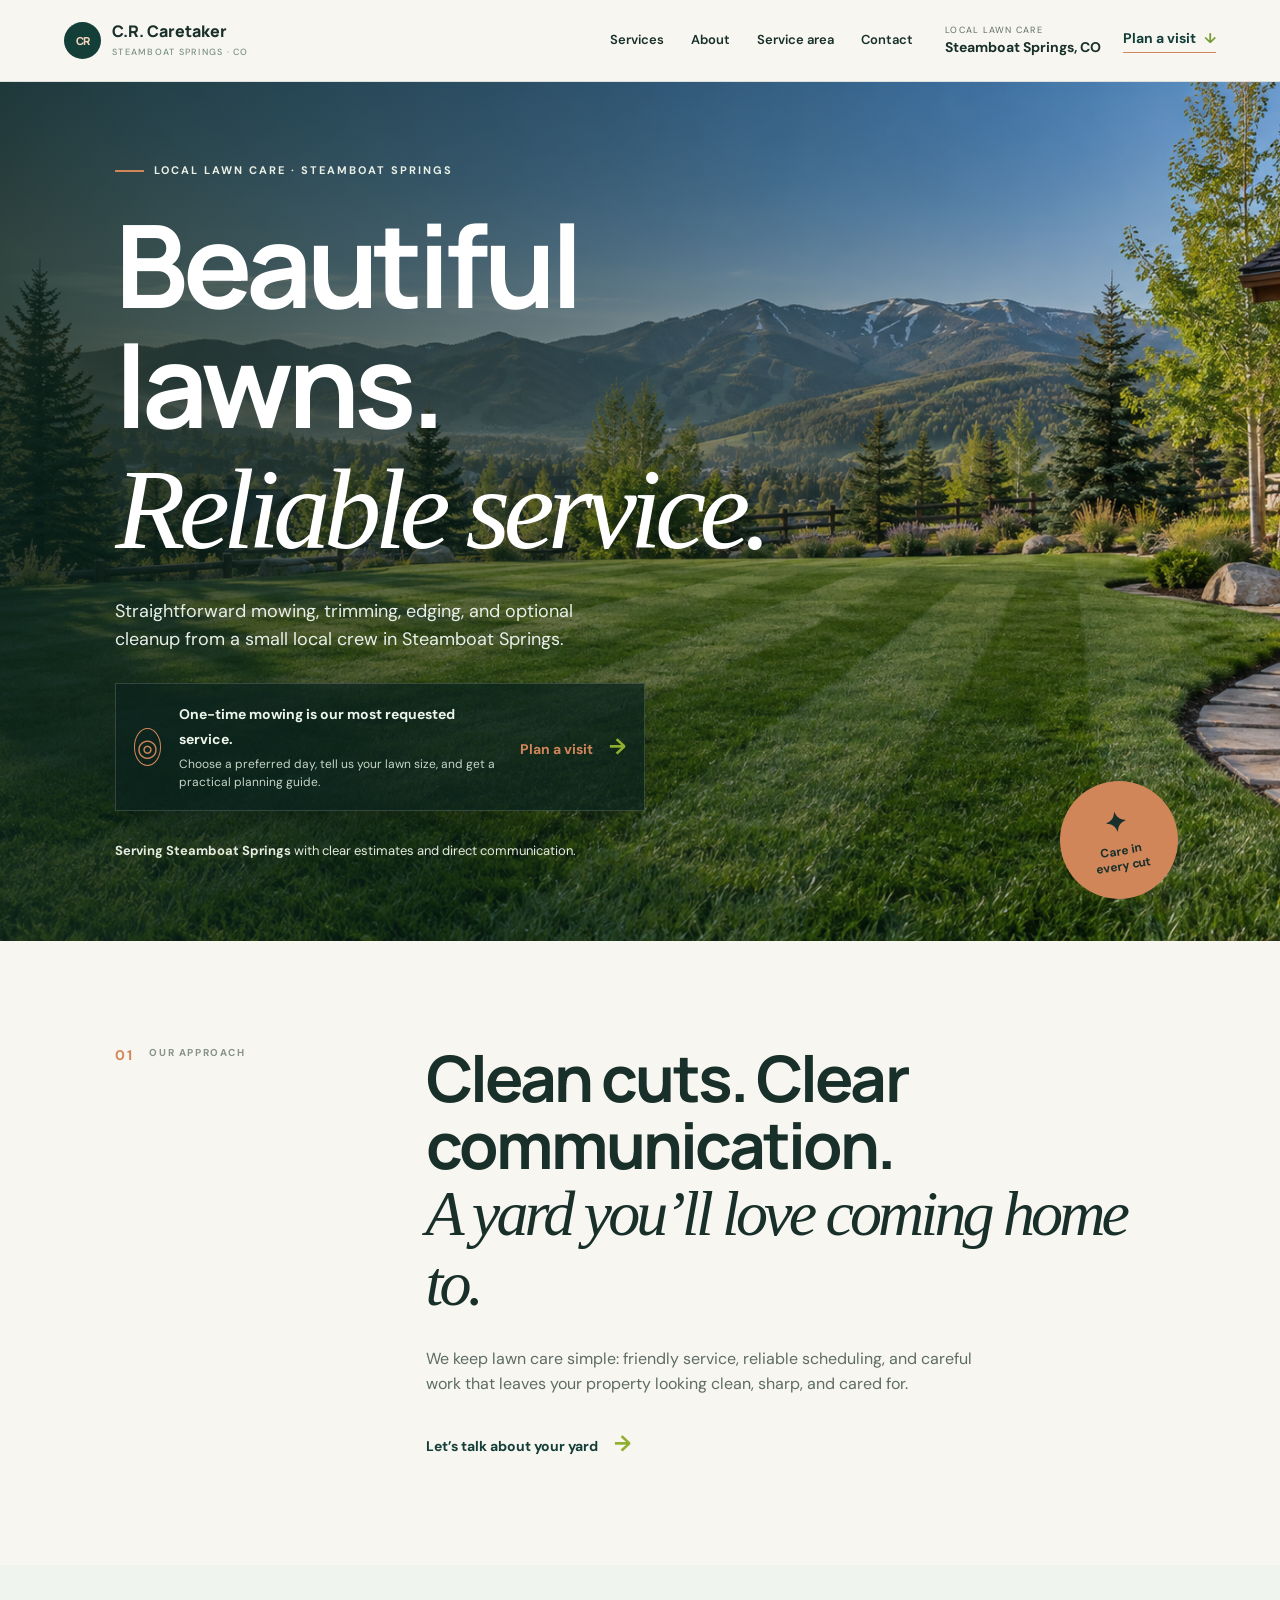
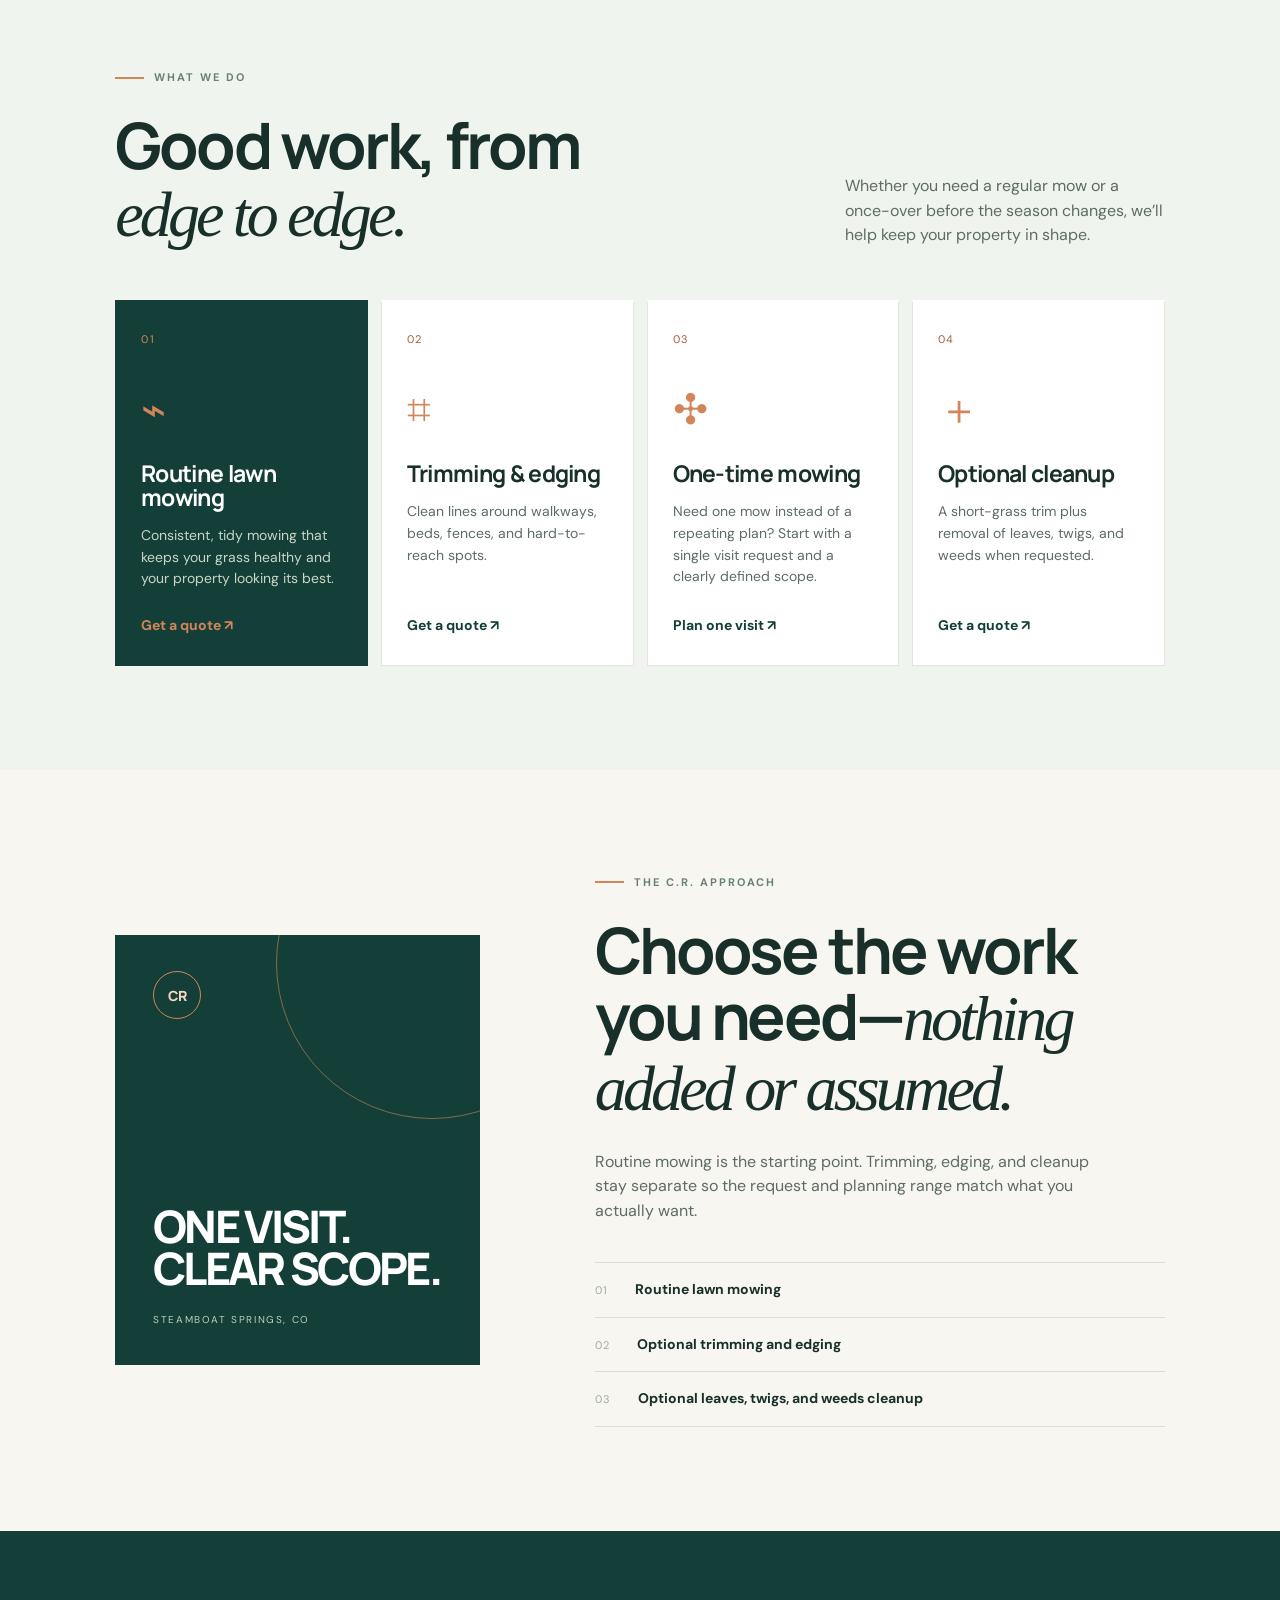
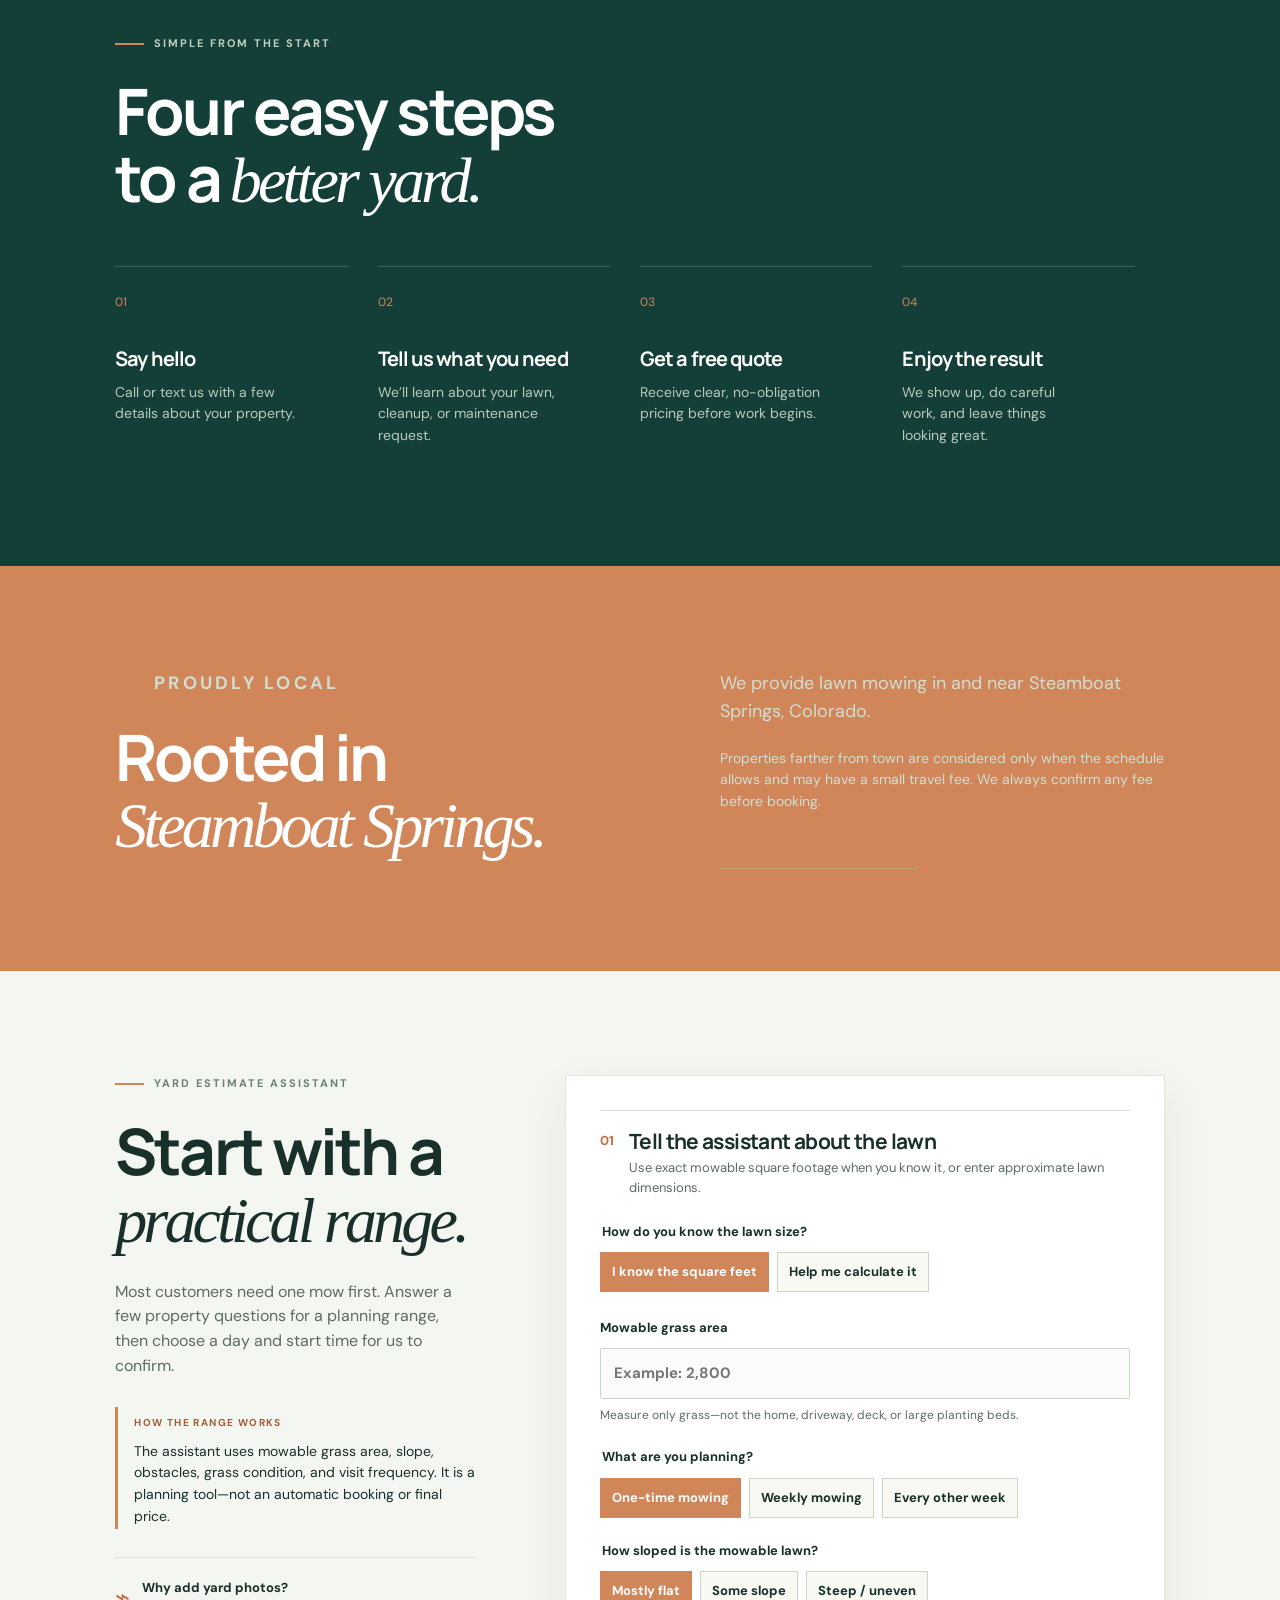
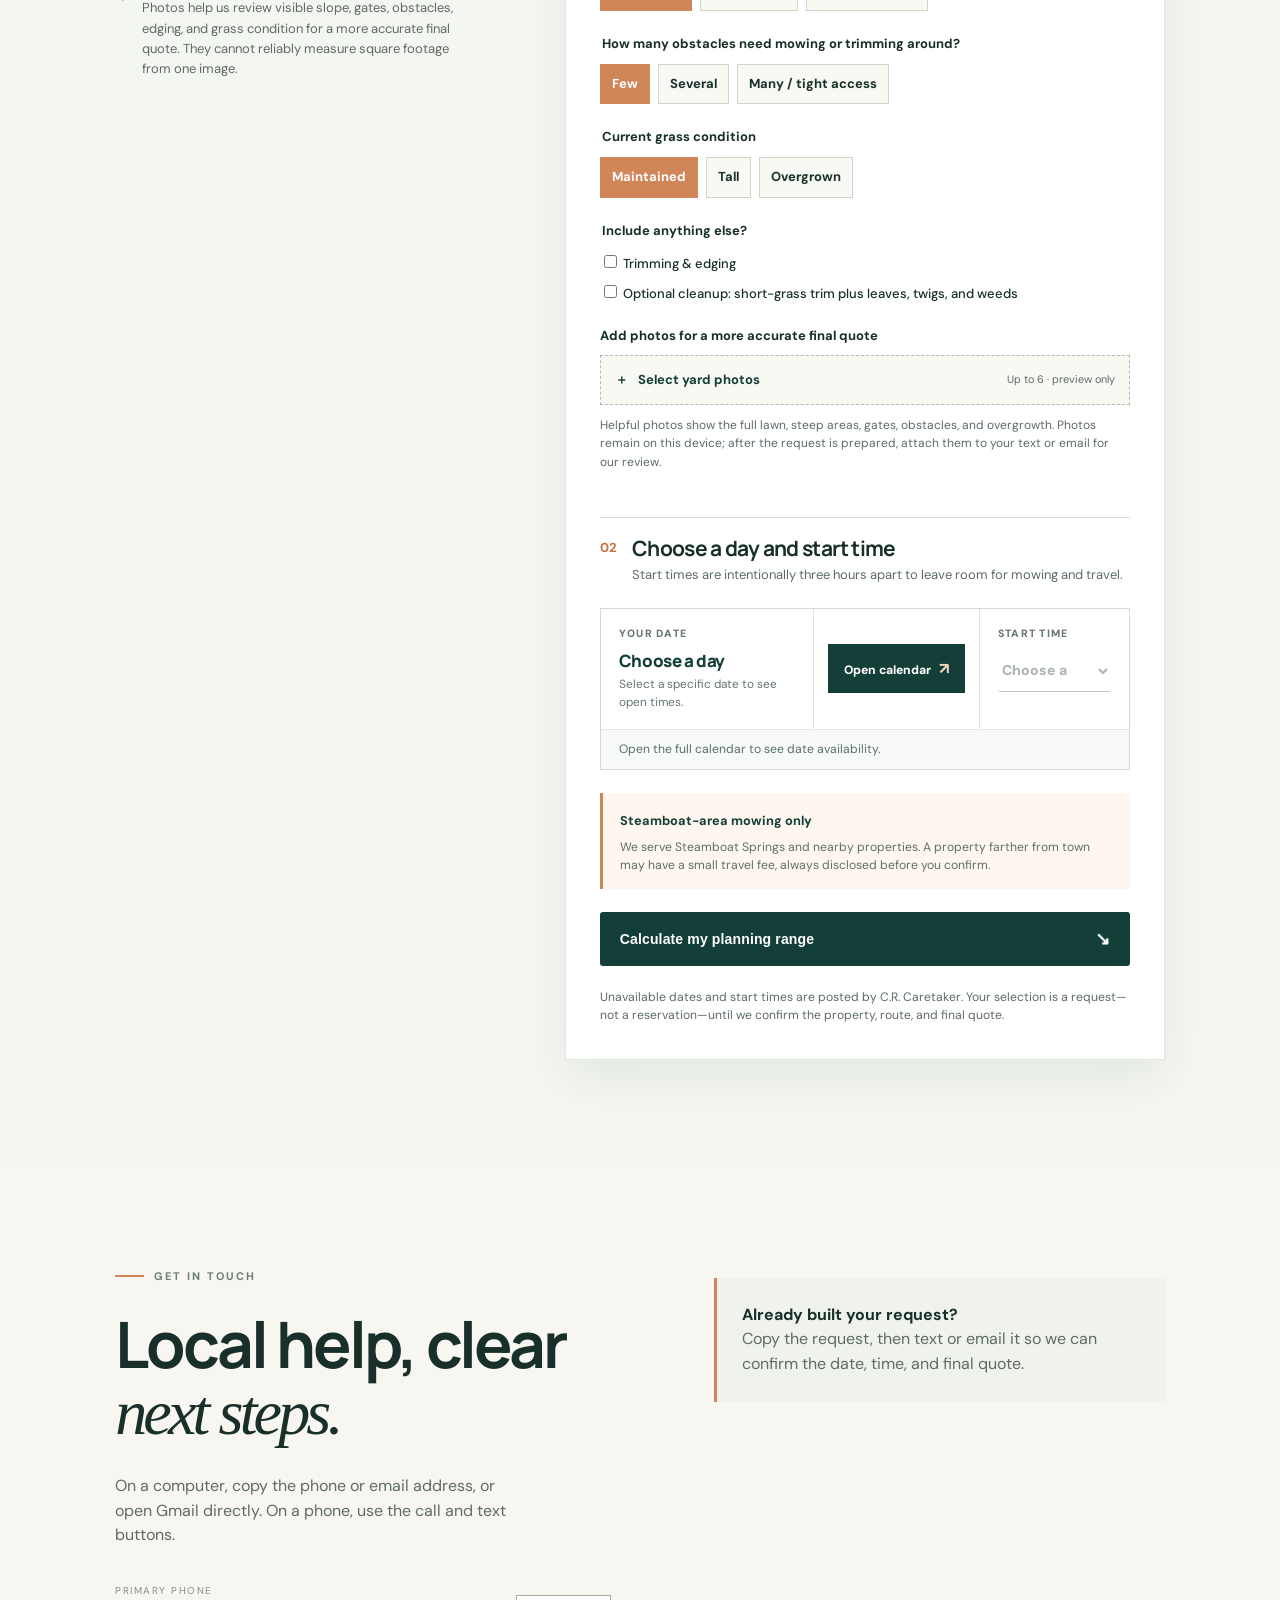
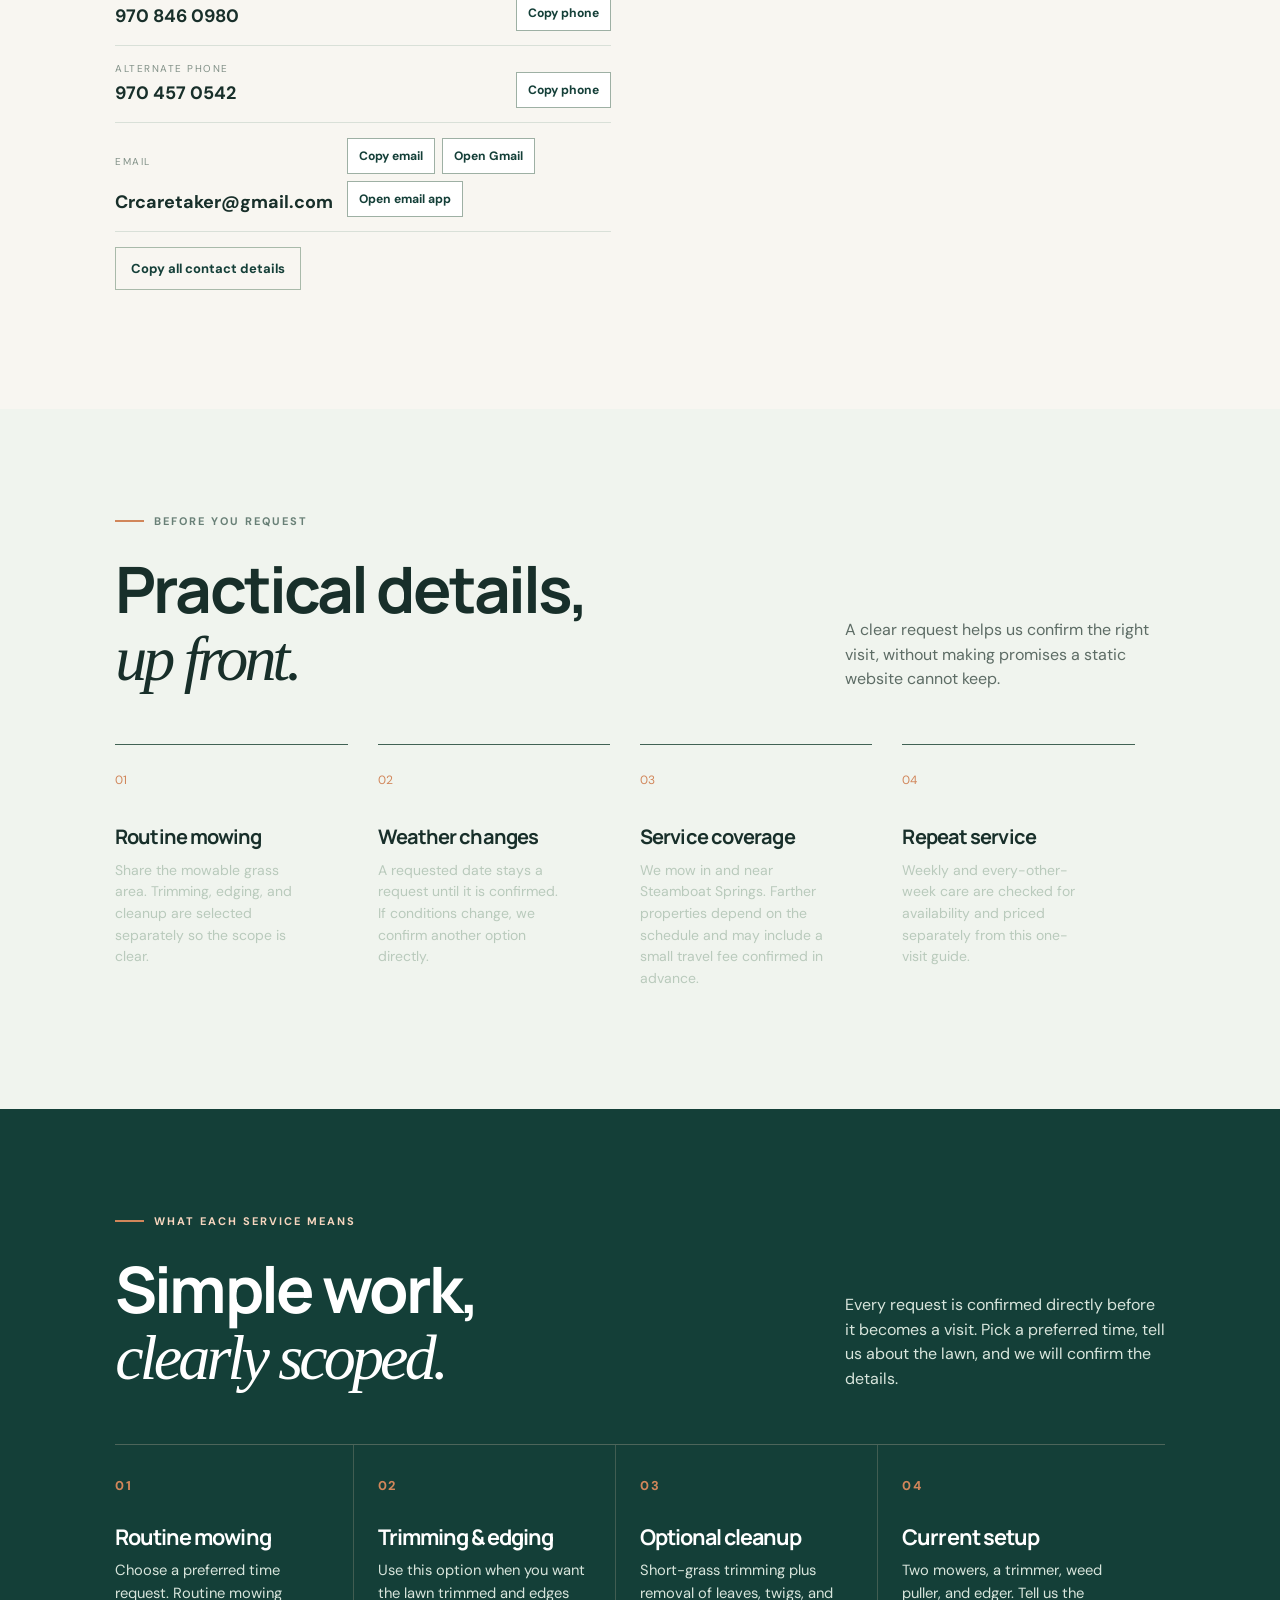
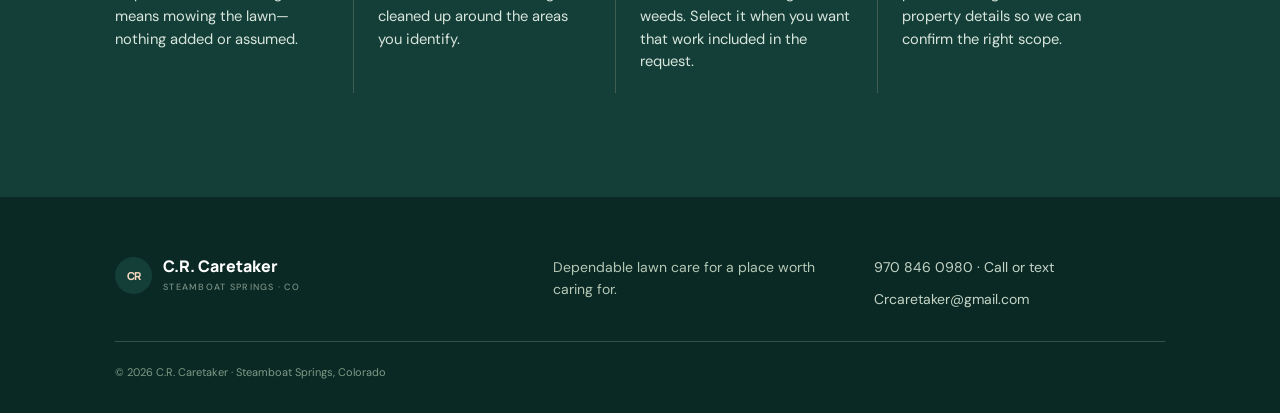
==== commit 5cfc1f3e: "Polish compact scheduling availability" ====
--- a/index.html
+++ b/index.html
@@ -20,7 +20,7 @@
   <link href="https://fonts.googleapis.com/css2?family=DM+Sans:wght@400;500;600;700&family=Manrope:wght@700;800&display=swap" rel="stylesheet">
   <link rel="stylesheet" href="styles.css?v=20260911b" />
   <link rel="stylesheet" href="overrides.css?v=20260912a" />
-  <link rel="stylesheet" href="refine.css?v=20260916f" />
+  <link rel="stylesheet" href="refine.css?v=20260916g" />
   <script type="application/ld+json">
   {"@context":"https://schema.org","@type":"LocalBusiness","@id":"https://koderpro001.github.io/cr-caretaker-website/#business","name":"C.R. Caretaker","description":"Local lawn mowing with optional trimming, edging, and light cleanup of leaves, twigs, and weeds in Steamboat Springs, Colorado.","url":"https://koderpro001.github.io/cr-caretaker-website/","telephone":["+1-970-846-0980","+1-970-457-0542"],"email":"Crcaretaker@gmail.com","areaServed":{"@type":"City","name":"Steamboat Springs","address":{"@type":"PostalAddress","addressLocality":"Steamboat Springs","addressRegion":"CO","addressCountry":"US"}},"serviceType":["Lawn mowing","Grass trimming and edging","Light yard cleanup"]}
   </script>
@@ -64,7 +64,7 @@
 
     <section class="area section" id="area"><div><p class="eyebrow light"><span></span> Proudly local</p><h2>Rooted in<br><em>Steamboat Springs.</em></h2></div><div><p>We provide lawn mowing in and near Steamboat Springs, Colorado.</p><p class="area-note">Properties farther from town are considered only when the schedule allows and may have a small travel fee. We always confirm any fee before booking.</p><a class="area-link" href="#booking">Check your preferred day <span>→</span></a></div></section>
 
-    <section class="booking section" id="booking"><div class="booking-intro"><p class="eyebrow"><span></span> Yard estimate assistant</p><h2>Start with a<br><em>practical range.</em></h2><p>Most customers need one mow first. Answer a few property questions for a planning range, then we confirm the real quote and preferred time directly.</p><div class="market-guide"><span>HOW THE RANGE WORKS</span><p>The assistant uses mowable grass area, slope, obstacles, grass condition, and visit frequency. It is a planning tool—not an automatic booking or final price.</p></div><div class="photo-guidance"><span>⌁</span><p><strong>Why add yard photos?</strong><br>Photos help us review visible slope, gates, obstacles, edging, and grass condition for a more accurate final quote. They cannot reliably measure square footage from one image.</p></div></div><form class="booking-form" id="booking-form"><div class="booking-step"><span>01</span><div><h3>Tell the assistant about the lawn</h3><p>Use exact mowable square footage when you know it, or enter approximate lawn dimensions.</p></div></div><fieldset><legend>How do you know the lawn size?</legend><div class="choice-row"><label><input type="radio" name="size-method" value="sqft" checked><span>I know the square feet</span></label><label><input type="radio" name="size-method" value="dimensions"><span>Help me calculate it</span></label></div></fieldset><div id="sqft-fields"><label>Mowable grass area <input name="sqft" type="number" min="250" max="100000" inputmode="numeric" placeholder="Example: 2,800"><small>Measure only grass—not the home, driveway, deck, or large planting beds.</small></label></div><div id="dimension-fields" class="dimension-fields" hidden><label>Approximate length (feet)<input name="length" type="number" min="10" max="1000" inputmode="decimal" placeholder="Example: 70"></label><label>Approximate width (feet)<input name="width" type="number" min="10" max="1000" inputmode="decimal" placeholder="Example: 40"></label><small>The assistant multiplies length × width. For irregular lawns, split the yard into rectangles and use the combined area when possible.</small></div><fieldset><legend>What are you planning?</legend><div class="choice-row"><label><input type="radio" name="service" value="one-time" checked><span>One-time mowing</span></label><label><input type="radio" name="service" value="weekly"><span>Weekly mowing</span></label><label><input type="radio" name="service" value="biweekly"><span>Every other week</span></label></div></fieldset><fieldset><legend>How sloped is the mowable lawn?</legend><div class="choice-row"><label><input type="radio" name="terrain" value="flat" checked><span>Mostly flat</span></label><label><input type="radio" name="terrain" value="mixed"><span>Some slope</span></label><label><input type="radio" name="terrain" value="steep"><span>Steep / uneven</span></label></div></fieldset><fieldset><legend>How many obstacles need mowing or trimming around?</legend><div class="choice-row"><label><input type="radio" name="obstacles" value="few" checked><span>Few</span></label><label><input type="radio" name="obstacles" value="some"><span>Several</span></label><label><input type="radio" name="obstacles" value="many"><span>Many / tight access</span></label></div></fieldset><fieldset><legend>Current grass condition</legend><div class="choice-row"><label><input type="radio" name="condition" value="maintained" checked><span>Maintained</span></label><label><input type="radio" name="condition" value="tall"><span>Tall</span></label><label><input type="radio" name="condition" value="overgrown"><span>Overgrown</span></label></div></fieldset><fieldset><legend>Include anything else?</legend><div class="check-row"><label><input type="checkbox" name="trim"> Trimming & edging</label><label><input type="checkbox" name="cleanup"> Optional cleanup: short-grass trim plus leaves, twigs, and weeds</label></div></fieldset><label class="photo-upload">Add photos for a more accurate final quote <input id="yard-photos" type="file" accept="image/jpeg,image/png,image/webp,image/heic,image/heif" multiple><span class="upload-box">＋ <b>Select yard photos</b><small>Up to 6 · preview only</small></span></label><p class="photo-helper">Helpful photos show the full lawn, steep areas, gates, obstacles, and overgrowth. Photos remain on this device; after the request is prepared, attach them to your text or email for our review.</p><div id="photo-preview" class="photo-preview" aria-live="polite"></div><div class="booking-step"><span>02</span><div><h3>Pick a specific day and time</h3><p>Choose an available date from the full calendar. Fully booked dates cannot be selected, and every request is confirmed directly.</p></div></div><div class="availability-calendar" id="availability-calendar" aria-label="Preferred mowing date calendar"><div class="calendar-toolbar"><button type="button" id="calendar-prev" aria-label="Show previous month">←</button><strong id="calendar-month"></strong><button type="button" id="calendar-next" aria-label="Show next month">→</button></div><div class="calendar-weekdays" aria-hidden="true"><span>Sun</span><span>Mon</span><span>Tue</span><span>Wed</span><span>Thu</span><span>Fri</span><span>Sat</span></div><div class="calendar-days" id="calendar-days"></div><div class="calendar-legend"><span><i class="legend-available"></i>Available to request</span><span><i class="legend-selected"></i>Selected</span><span><i class="legend-unavailable"></i>Fully booked</span></div><p id="calendar-status" class="calendar-status" aria-live="polite">Choose a specific available date.</p><input name="date" id="preferred-date" type="hidden"></div><div class="schedule-grid single"><label>Preferred arrival window <select name="time" required><option value="" selected disabled>Choose a time window</option><option value="8:00–10:00 AM">8:00–10:00 AM</option><option value="10:00 AM–12:00 PM">10:00 AM–12:00 PM</option><option value="12:00–2:00 PM">12:00–2:00 PM</option><option value="2:00–4:00 PM">2:00–4:00 PM</option></select></label></div><div class="service-area-notice"><strong>Steamboat-area mowing only</strong><p>We serve Steamboat Springs and nearby properties. A property farther from town may have a small travel fee, always disclosed before you confirm.</p></div><button class="button" type="submit">Calculate my planning range <span>↘</span></button><p class="form-note">The calendar shows owner-posted unavailable dates. Selecting a day sends a request; it does not reserve the appointment until C.R. Caretaker confirms it.</p></form><aside class="request-result" id="request-result" hidden><div class="result-top"><span class="eyebrow"><span></span> YOUR PLANNING RANGE</span><button type="button" class="result-close" aria-label="Close estimate">×</button></div><strong class="result-price">$—</strong><p class="result-copy" id="result-copy">Your planning guide will appear here.</p><div class="result-details" id="result-details"></div><div class="result-actions"><button class="copy-estimate" type="button">Copy request</button><a class="handoff-action mobile-handoff" id="text-request" href="sms:+19708460980">Text on a phone</a><a class="handoff-action handoff-email" id="email-request" href="mailto:Crcaretaker@gmail.com">Open email app</a><a class="handoff-action handoff-gmail" id="gmail-request" href="https://mail.google.com/mail/?view=cm&amp;fs=1&amp;to=Crcaretaker%40gmail.com" target="_blank" rel="noopener">Open Gmail</a></div><p class="copy-status" role="status"></p><div class="assistant-panel"><p class="assistant-kicker">ASK THE QUOTE ASSISTANT</p><div id="assistant-answer" class="assistant-answer" aria-live="polite">Ask why the range changed, what photos help, what mowing includes, or how slope affects the estimate.</div><div class="assistant-controls"><label for="assistant-question">Question about your estimate</label><input id="assistant-question" type="text" maxlength="180" placeholder="Example: Why does a steep yard cost more?"><button id="ask-assistant" type="button">Ask</button></div><p class="assistant-note">This on-device assistant explains the estimator. It does not analyze photos or replace the owner’s final review.</p></div></aside></section>
+    <section class="booking section" id="booking"><div class="booking-intro"><p class="eyebrow"><span></span> Yard estimate assistant</p><h2>Start with a<br><em>practical range.</em></h2><p>Most customers need one mow first. Answer a few property questions for a planning range, then choose a day and start time for us to confirm.</p><div class="market-guide"><span>HOW THE RANGE WORKS</span><p>The assistant uses mowable grass area, slope, obstacles, grass condition, and visit frequency. It is a planning tool—not an automatic booking or final price.</p></div><div class="photo-guidance"><span>⌁</span><p><strong>Why add yard photos?</strong><br>Photos help us review visible slope, gates, obstacles, edging, and grass condition for a more accurate final quote. They cannot reliably measure square footage from one image.</p></div></div><form class="booking-form" id="booking-form" novalidate><div class="booking-step"><span>01</span><div><h3>Tell the assistant about the lawn</h3><p>Use exact mowable square footage when you know it, or enter approximate lawn dimensions.</p></div></div><fieldset><legend>How do you know the lawn size?</legend><div class="choice-row"><label><input type="radio" name="size-method" value="sqft" checked><span>I know the square feet</span></label><label><input type="radio" name="size-method" value="dimensions"><span>Help me calculate it</span></label></div></fieldset><div id="sqft-fields"><label>Mowable grass area <input name="sqft" type="number" min="250" max="100000" inputmode="numeric" placeholder="Example: 2,800"><small>Measure only grass—not the home, driveway, deck, or large planting beds.</small></label></div><div id="dimension-fields" class="dimension-fields" hidden><label>Approximate length (feet)<input name="length" type="number" min="10" max="1000" inputmode="decimal" placeholder="Example: 70"></label><label>Approximate width (feet)<input name="width" type="number" min="10" max="1000" inputmode="decimal" placeholder="Example: 40"></label><small>The assistant multiplies length × width. For irregular lawns, split the yard into rectangles and use the combined area when possible.</small></div><fieldset><legend>What are you planning?</legend><div class="choice-row"><label><input type="radio" name="service" value="one-time" checked><span>One-time mowing</span></label><label><input type="radio" name="service" value="weekly"><span>Weekly mowing</span></label><label><input type="radio" name="service" value="biweekly"><span>Every other week</span></label></div></fieldset><fieldset><legend>How sloped is the mowable lawn?</legend><div class="choice-row"><label><input type="radio" name="terrain" value="flat" checked><span>Mostly flat</span></label><label><input type="radio" name="terrain" value="mixed"><span>Some slope</span></label><label><input type="radio" name="terrain" value="steep"><span>Steep / uneven</span></label></div></fieldset><fieldset><legend>How many obstacles need mowing or trimming around?</legend><div class="choice-row"><label><input type="radio" name="obstacles" value="few" checked><span>Few</span></label><label><input type="radio" name="obstacles" value="some"><span>Several</span></label><label><input type="radio" name="obstacles" value="many"><span>Many / tight access</span></label></div></fieldset><fieldset><legend>Current grass condition</legend><div class="choice-row"><label><input type="radio" name="condition" value="maintained" checked><span>Maintained</span></label><label><input type="radio" name="condition" value="tall"><span>Tall</span></label><label><input type="radio" name="condition" value="overgrown"><span>Overgrown</span></label></div></fieldset><fieldset><legend>Include anything else?</legend><div class="check-row"><label><input type="checkbox" name="trim"> Trimming & edging</label><label><input type="checkbox" name="cleanup"> Optional cleanup: short-grass trim plus leaves, twigs, and weeds</label></div></fieldset><label class="photo-upload">Add photos for a more accurate final quote <input id="yard-photos" type="file" accept="image/jpeg,image/png,image/webp,image/heic,image/heif" multiple><span class="upload-box">＋ <b>Select yard photos</b><small>Up to 6 · preview only</small></span></label><p class="photo-helper">Helpful photos show the full lawn, steep areas, gates, obstacles, and overgrowth. Photos remain on this device; after the request is prepared, attach them to your text or email for our review.</p><div id="photo-preview" class="photo-preview" aria-live="polite"></div><div class="booking-step"><span>02</span><div><h3>Choose a day and start time</h3><p>Start times are intentionally three hours apart to leave room for mowing and travel.</p></div></div><div class="schedule-picker"><div class="schedule-selection"><div class="selected-date"><small>YOUR DATE</small><strong id="selected-date-label">Choose a day</strong><span id="selected-date-subtitle">Select a specific date to see open times.</span></div><button type="button" id="open-calendar" class="open-calendar" aria-expanded="false" aria-controls="availability-calendar">Open calendar <span>↗</span></button><label class="time-select"><span>START TIME</span><select name="time" id="preferred-time" disabled><option value="">Choose a date first</option></select></label></div><p id="availability-message" class="availability-message" aria-live="polite">Open the full calendar to see date availability.</p><div class="availability-calendar" id="availability-calendar" aria-label="Preferred mowing date calendar" hidden><div class="calendar-toolbar"><button type="button" id="calendar-prev" aria-label="Show previous month">←</button><strong id="calendar-month"></strong><button type="button" id="calendar-next" aria-label="Show next month">→</button><button type="button" id="close-calendar" class="calendar-close" aria-label="Close calendar">×</button></div><div class="calendar-weekdays" aria-hidden="true"><span>Sun</span><span>Mon</span><span>Tue</span><span>Wed</span><span>Thu</span><span>Fri</span><span>Sat</span></div><div class="calendar-days" id="calendar-days"></div><div class="calendar-legend"><span><i class="legend-available"></i>Available</span><span><i class="legend-selected"></i>Selected</span><span><i class="legend-unavailable"></i>Unavailable</span></div><p id="calendar-status" class="calendar-status" aria-live="polite">Choose a specific available date.</p></div><input name="date" id="preferred-date" type="hidden"></div><div class="service-area-notice"><strong>Steamboat-area mowing only</strong><p>We serve Steamboat Springs and nearby properties. A property farther from town may have a small travel fee, always disclosed before you confirm.</p></div><button class="button" type="submit">Calculate my planning range <span>↘</span></button><p class="form-note">Unavailable dates and start times are posted by C.R. Caretaker. Your selection is a request—not a reservation—until we confirm the property, route, and final quote.</p></form><aside class="request-result" id="request-result" hidden><div class="result-top"><span class="eyebrow"><span></span> YOUR PLANNING RANGE</span><button type="button" class="result-close" aria-label="Close estimate">×</button></div><strong class="result-price">$—</strong><p class="result-copy" id="result-copy">Your planning guide will appear here.</p><div class="result-details" id="result-details"></div><div class="result-actions"><button class="copy-estimate" type="button">Copy request</button><a class="handoff-action mobile-handoff" id="text-request" href="sms:+19708460980">Text on a phone</a><a class="handoff-action handoff-email" id="email-request" href="mailto:Crcaretaker@gmail.com">Open email app</a><a class="handoff-action handoff-gmail" id="gmail-request" href="https://mail.google.com/mail/?view=cm&amp;fs=1&amp;to=Crcaretaker%40gmail.com" target="_blank" rel="noopener">Open Gmail</a></div><p class="copy-status" role="status"></p><div class="assistant-panel"><p class="assistant-kicker">ASK THE QUOTE ASSISTANT</p><div id="assistant-answer" class="assistant-answer" aria-live="polite">Ask why the range changed, what photos help, what mowing includes, or how slope affects the estimate.</div><div class="assistant-controls"><label for="assistant-question">Question about your estimate</label><input id="assistant-question" type="text" maxlength="180" placeholder="Example: Why does a steep yard cost more?"><button id="ask-assistant" type="button">Ask</button></div><p class="assistant-note">This on-device assistant explains the estimator. It does not analyze photos or replace the owner’s final review.</p></div></aside></section>
 
     <section class="contact section" id="contact"><div class="contact-copy"><p class="eyebrow"><span></span> Get in touch</p><h2>Local help, clear<br><em>next steps.</em></h2><p>On a computer, copy the phone or email address, or open Gmail directly. On a phone, use the call and text buttons.</p><div class="desktop-contact-values"><div class="contact-value"><small>PRIMARY PHONE</small><strong>970 846 0980</strong><button type="button" class="copy-value" data-copy="970 846 0980">Copy phone</button></div><div class="contact-value"><small>ALTERNATE PHONE</small><strong>970 457 0542</strong><button type="button" class="copy-value" data-copy="970 457 0542">Copy phone</button></div><div class="contact-value"><small>EMAIL</small><strong>Crcaretaker@gmail.com</strong><div class="contact-buttons"><button type="button" class="copy-value" data-copy="Crcaretaker@gmail.com">Copy email</button><a href="https://mail.google.com/mail/?view=cm&amp;fs=1&amp;to=Crcaretaker%40gmail.com" target="_blank" rel="noopener">Open Gmail</a><a href="mailto:Crcaretaker@gmail.com">Open email app</a></div></div><button class="copy-contact" type="button">Copy all contact details</button><p class="contact-copy-status" role="status"></p></div><div class="mobile-contact-links"><a href="tel:+19708460980"><small>CALL</small><strong>970 846 0980</strong></a><a href="sms:+19708460980"><small>TEXT</small><strong>970 846 0980</strong></a><a href="mailto:Crcaretaker@gmail.com"><small>EMAIL</small><strong>Crcaretaker@gmail.com</strong></a></div></div><div class="contact-panel"><p><strong>Already built your request?</strong><br>Copy the request, then text or email it so we can confirm the date, time, and final quote.</p><a class="mobile-only-link" href="sms:+19708460980">Text your request <span>↗</span></a></div></section>
     <section class="section services" id="service-notes"><div class="section-heading"><div><p class="eyebrow"><span></span> Before you request</p><h2>Practical details,<br><em>up front.</em></h2></div><p>A clear request helps us confirm the right visit, without making promises a static website cannot keep.</p></div><div class="steps"><div><span>01</span><h3>Routine mowing</h3><p>Share the mowable grass area. Trimming, edging, and cleanup are selected separately so the scope is clear.</p></div><div><span>02</span><h3>Weather changes</h3><p>A requested date stays a request until it is confirmed. If conditions change, we confirm another option directly.</p></div><div><span>03</span><h3>Service coverage</h3><p>We mow in and near Steamboat Springs. Farther properties depend on the schedule and may include a small travel fee confirmed in advance.</p></div><div><span>04</span><h3>Repeat service</h3><p>Weekly and every-other-week care are checked for availability and priced separately from this one-visit guide.</p></div></div></section>
@@ -72,6 +72,6 @@
   </main>
   <footer class="site-footer"><a class="brand" href="#top"><span class="brand-mark">CR</span><span>C.R. Caretaker<small>STEAMBOAT SPRINGS · CO</small></span></a><p>Dependable lawn care for a place worth caring for.</p><div class="footer-contact-info"><span>970 846 0980 · Call or text</span><span>Crcaretaker@gmail.com</span></div><small>© 2026 C.R. Caretaker · Steamboat Springs, Colorado</small></footer>
   <div class="mobile-bar"><a href="tel:+19708460980">☎ Call</a><a href="sms:+19708460980">▱ Text for a quote</a></div>
-  <script src="script.js?v=20260916f"></script>
+  <script src="script.js?v=20260916g"></script>
 </body>
 </html>
--- a/refine.css
+++ b/refine.css
@@ -8,3 +8,6 @@
 @media(max-width:850px){.dimension-fields:not([hidden]){grid-template-columns:1fr}.dimension-fields>small{grid-column:1}.mobile-handoff{display:inline-flex!important}.handoff-gmail{display:none!important}.assistant-controls{grid-template-columns:1fr}.assistant-controls button{min-height:46px}.photo-preview img{width:64px;height:64px}}
 @media(max-width:480px){.booking-form{padding:20px}.choice-row span{padding:10px}.assistant-panel{margin-left:-4px;margin-right:-4px}.contact-buttons{display:grid}.request-result .result-actions{grid-template-columns:1fr}}
 .availability-calendar{border:1px solid #cad7cb;background:#fbfcfa;padding:18px}.calendar-toolbar{display:grid;grid-template-columns:42px 1fr 42px;align-items:center;gap:10px}.calendar-toolbar strong{text-align:center;font:800 1rem Manrope,sans-serif;color:var(--ink)}.calendar-toolbar button{width:42px;height:42px;border:1px solid #b8c8bc;background:#fff;color:var(--forest);font-size:1.1rem;cursor:pointer}.calendar-toolbar button:disabled{opacity:.32;cursor:not-allowed}.calendar-weekdays,.calendar-days{display:grid;grid-template-columns:repeat(7,minmax(0,1fr));gap:6px}.calendar-weekdays{margin:17px 0 7px}.calendar-weekdays span{text-align:center;color:var(--muted);font-size:.68rem;font-weight:800;text-transform:uppercase}.calendar-day{aspect-ratio:1;border:1px solid #d7e0d8;background:#fff;color:var(--ink);font:700 .84rem 'DM Sans',sans-serif;cursor:pointer}.calendar-day:hover:not(:disabled){border-color:#d1865a;background:#fff6f0}.calendar-day.is-selected{background:#d1865a;border-color:#d1865a;color:#fff}.calendar-day.is-unavailable{background:repeating-linear-gradient(135deg,#f1f2ef,#f1f2ef 5px,#e3e7e2 5px,#e3e7e2 10px);color:#8c958e;text-decoration:line-through}.calendar-day:disabled:not(.is-unavailable){opacity:.28;cursor:not-allowed}.calendar-legend{display:flex;gap:14px;flex-wrap:wrap;margin-top:14px;color:var(--muted);font-size:.7rem}.calendar-legend span{display:flex;align-items:center;gap:6px}.calendar-legend i{width:13px;height:13px;border:1px solid #c9d4ca;background:#fff}.calendar-legend .legend-selected{background:#d1865a;border-color:#d1865a}.calendar-legend .legend-unavailable{background:repeating-linear-gradient(135deg,#f1f2ef,#f1f2ef 3px,#d9ded9 3px,#d9ded9 6px)}.calendar-status{margin-top:13px;color:var(--forest);font-size:.82rem;font-weight:800}.calendar-availability-note{margin:9px 0 0;color:var(--muted);font-size:.72rem}.schedule-grid.single{grid-template-columns:1fr}.service-area-notice{border-left:3px solid #d1865a;background:#fff6f0;padding:15px 17px}.service-area-notice strong{font-size:.8rem;color:var(--forest)}.service-area-notice p{margin-top:5px;color:#5f6f68;font-size:.76rem;line-height:1.5}@media(max-width:480px){.availability-calendar{padding:13px}.calendar-weekdays,.calendar-days{gap:4px}.calendar-day{font-size:.78rem}.calendar-legend{display:grid;gap:7px}}
+
+/* Compact scheduling controls: calendar stays available without dominating the form. */
+.schedule-picker{display:grid;gap:0;border:1px solid #d1ddd2;background:#fff}.schedule-selection{display:grid;grid-template-columns:minmax(0,1.25fr) auto minmax(150px,.8fr);align-items:stretch}.selected-date,.time-select{padding:17px 18px}.selected-date{border-right:1px solid #dbe3dc}.selected-date small,.time-select>span{display:block;color:#66766f;font-size:.66rem;font-weight:800;letter-spacing:.12em}.selected-date strong{display:block;margin-top:6px;color:#143f38;font:800 1.06rem Manrope,sans-serif;letter-spacing:-.025em}.selected-date span{display:block;margin-top:3px;color:#66766f;font-size:.74rem}.open-calendar{align-self:center;justify-self:center;margin:0 14px;border:1px solid #143f38;background:#143f38;color:#fff;font:800 .76rem 'DM Sans',sans-serif;padding:13px 15px;white-space:nowrap;cursor:pointer}.open-calendar span{margin-left:5px;color:#f7d6bf;font-size:1rem}.time-select{border-left:1px solid #dbe3dc}.time-select select{display:block;width:100%;min-height:42px;margin-top:7px;border:0;border-bottom:1px solid #9eafa3;background:#fff;color:#143f38;font:800 .88rem 'DM Sans',sans-serif;padding:0 24px 0 0}.time-select select:disabled{color:#89958d}.availability-message{margin:0;padding:11px 18px;border-top:1px solid #e4e9e4;background:#f7faf7;color:#587066;font-size:.76rem;line-height:1.45}.availability-calendar{margin:0;border:0;border-top:1px solid #d1ddd2;background:#fbfcfa;box-shadow:none}.availability-calendar[hidden]{display:none}.calendar-toolbar{grid-template-columns:42px 1fr 42px 34px}.calendar-close{width:34px;height:34px;border:0;background:transparent;color:#143f38;font-size:1.2rem;cursor:pointer}.calendar-day.is-limited{border-color:#d1865a;box-shadow:inset 0 -3px 0 #d1865a}.calendar-legend{padding-top:4px}.service-area-notice{margin-top:0}@media(max-width:760px){.schedule-selection{grid-template-columns:1fr 1fr}.selected-date{border-right:1px solid #dbe3dc}.open-calendar{grid-column:1/-1;grid-row:2;width:calc(100% - 28px);margin:0 14px 14px}.time-select{border-left:0}}@media(max-width:420px){.schedule-selection{grid-template-columns:1fr}.selected-date,.time-select{border:0;border-bottom:1px solid #dbe3dc}.open-calendar{grid-column:auto;grid-row:auto;margin:0 14px 14px;width:calc(100% - 28px)}.calendar-toolbar{grid-template-columns:38px 1fr 38px 30px}.calendar-toolbar button{width:38px;height:38px}}
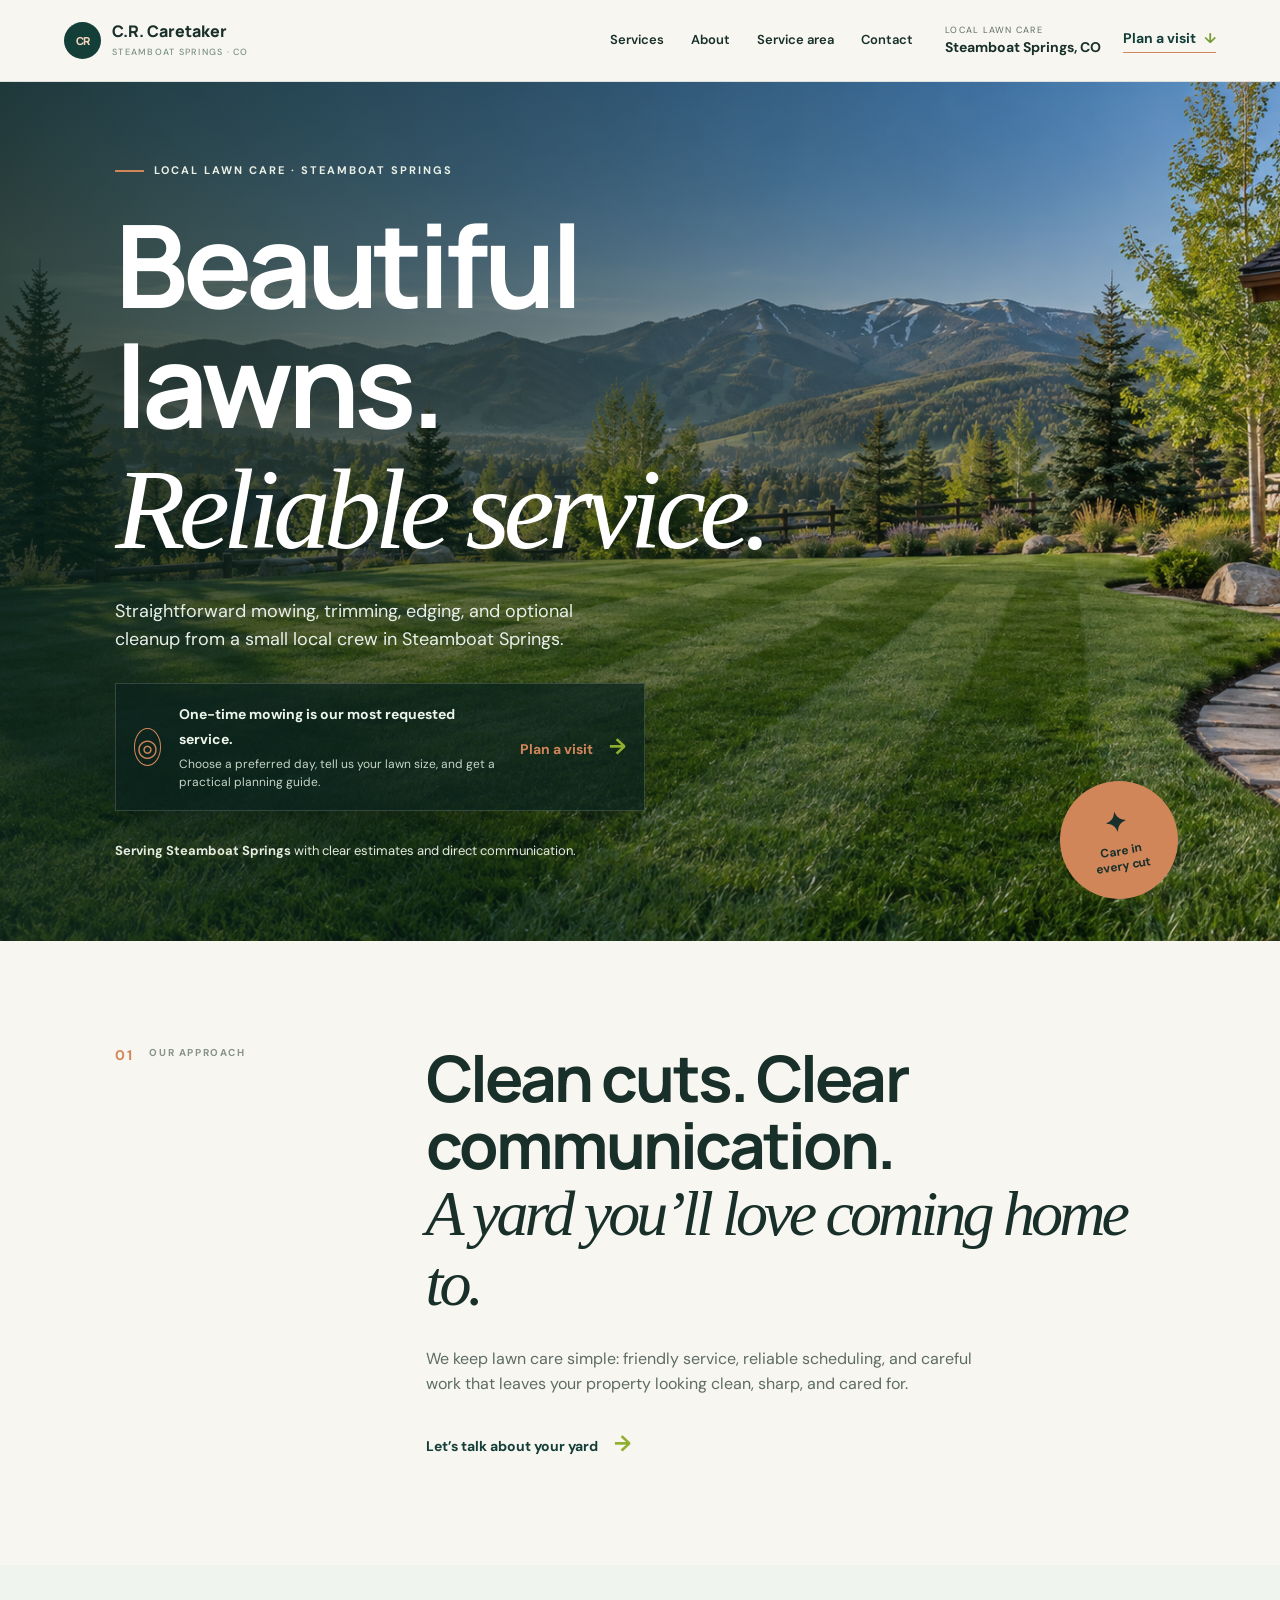
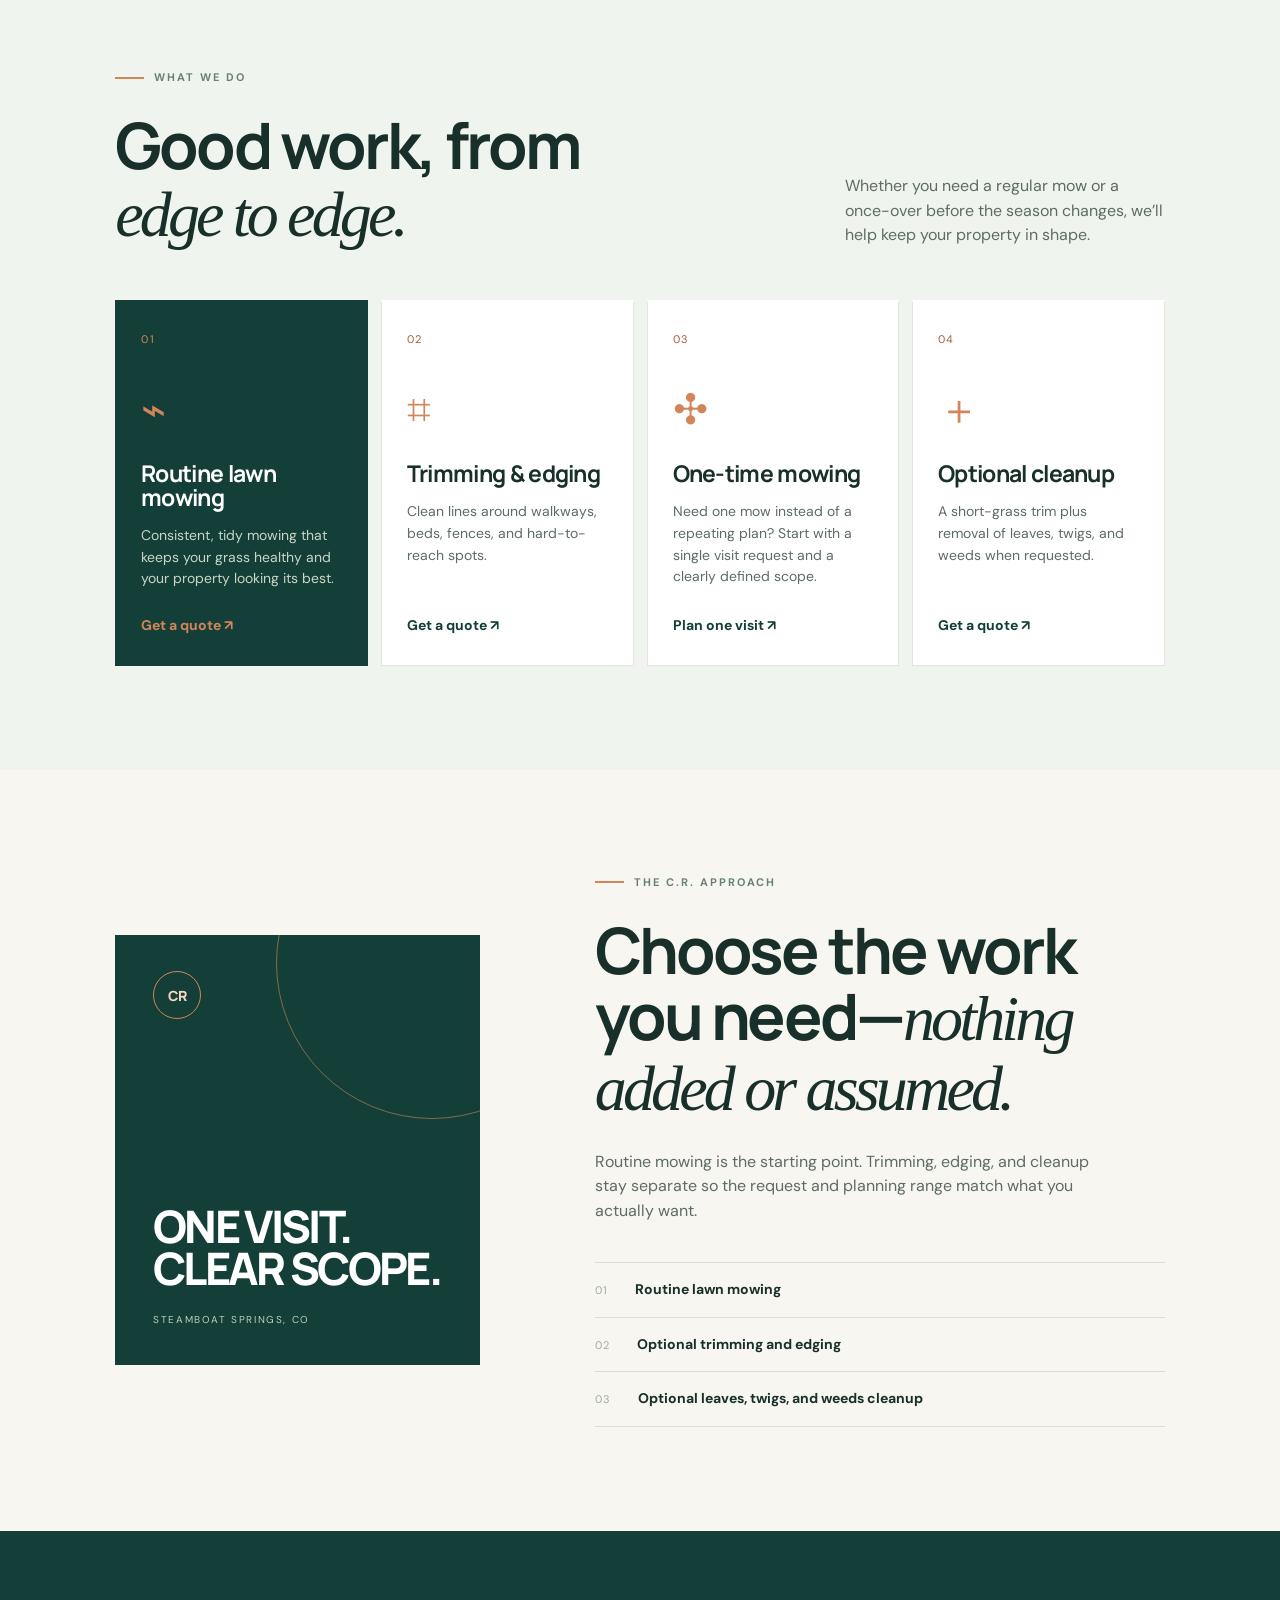
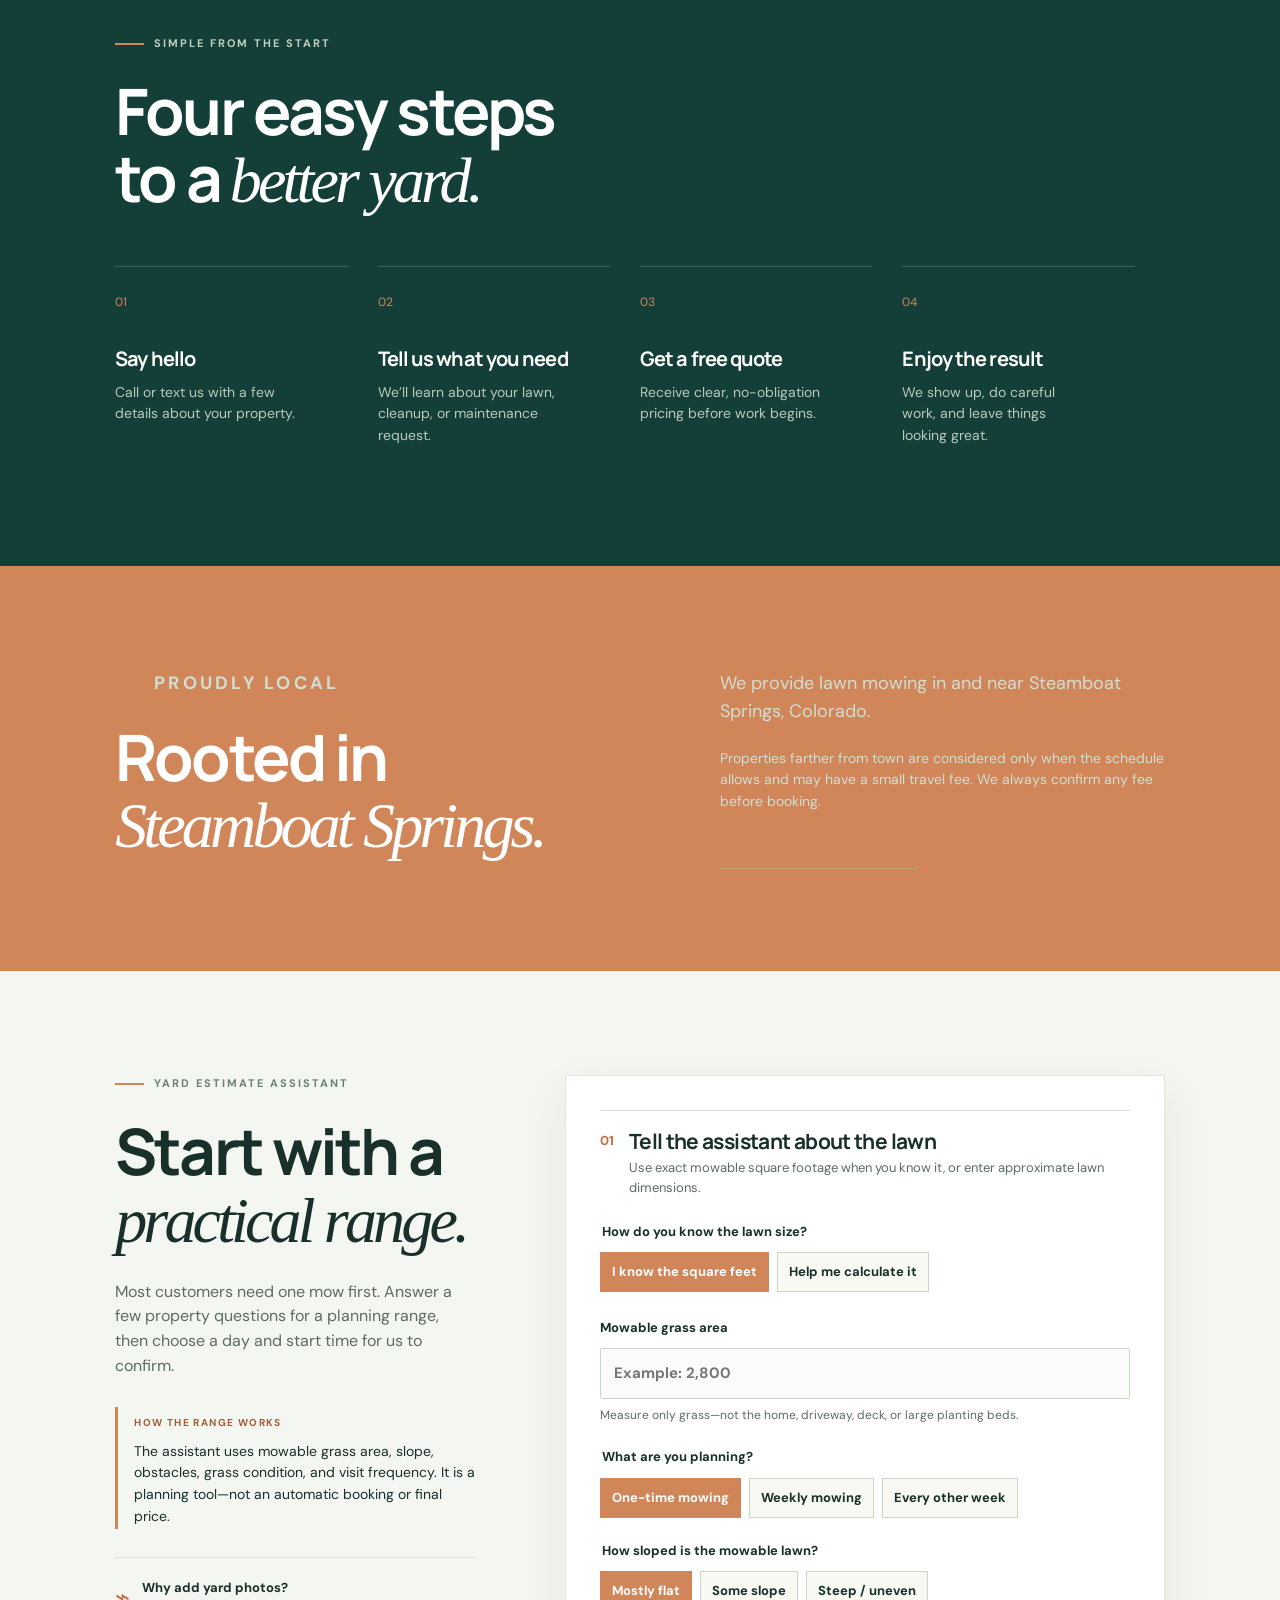
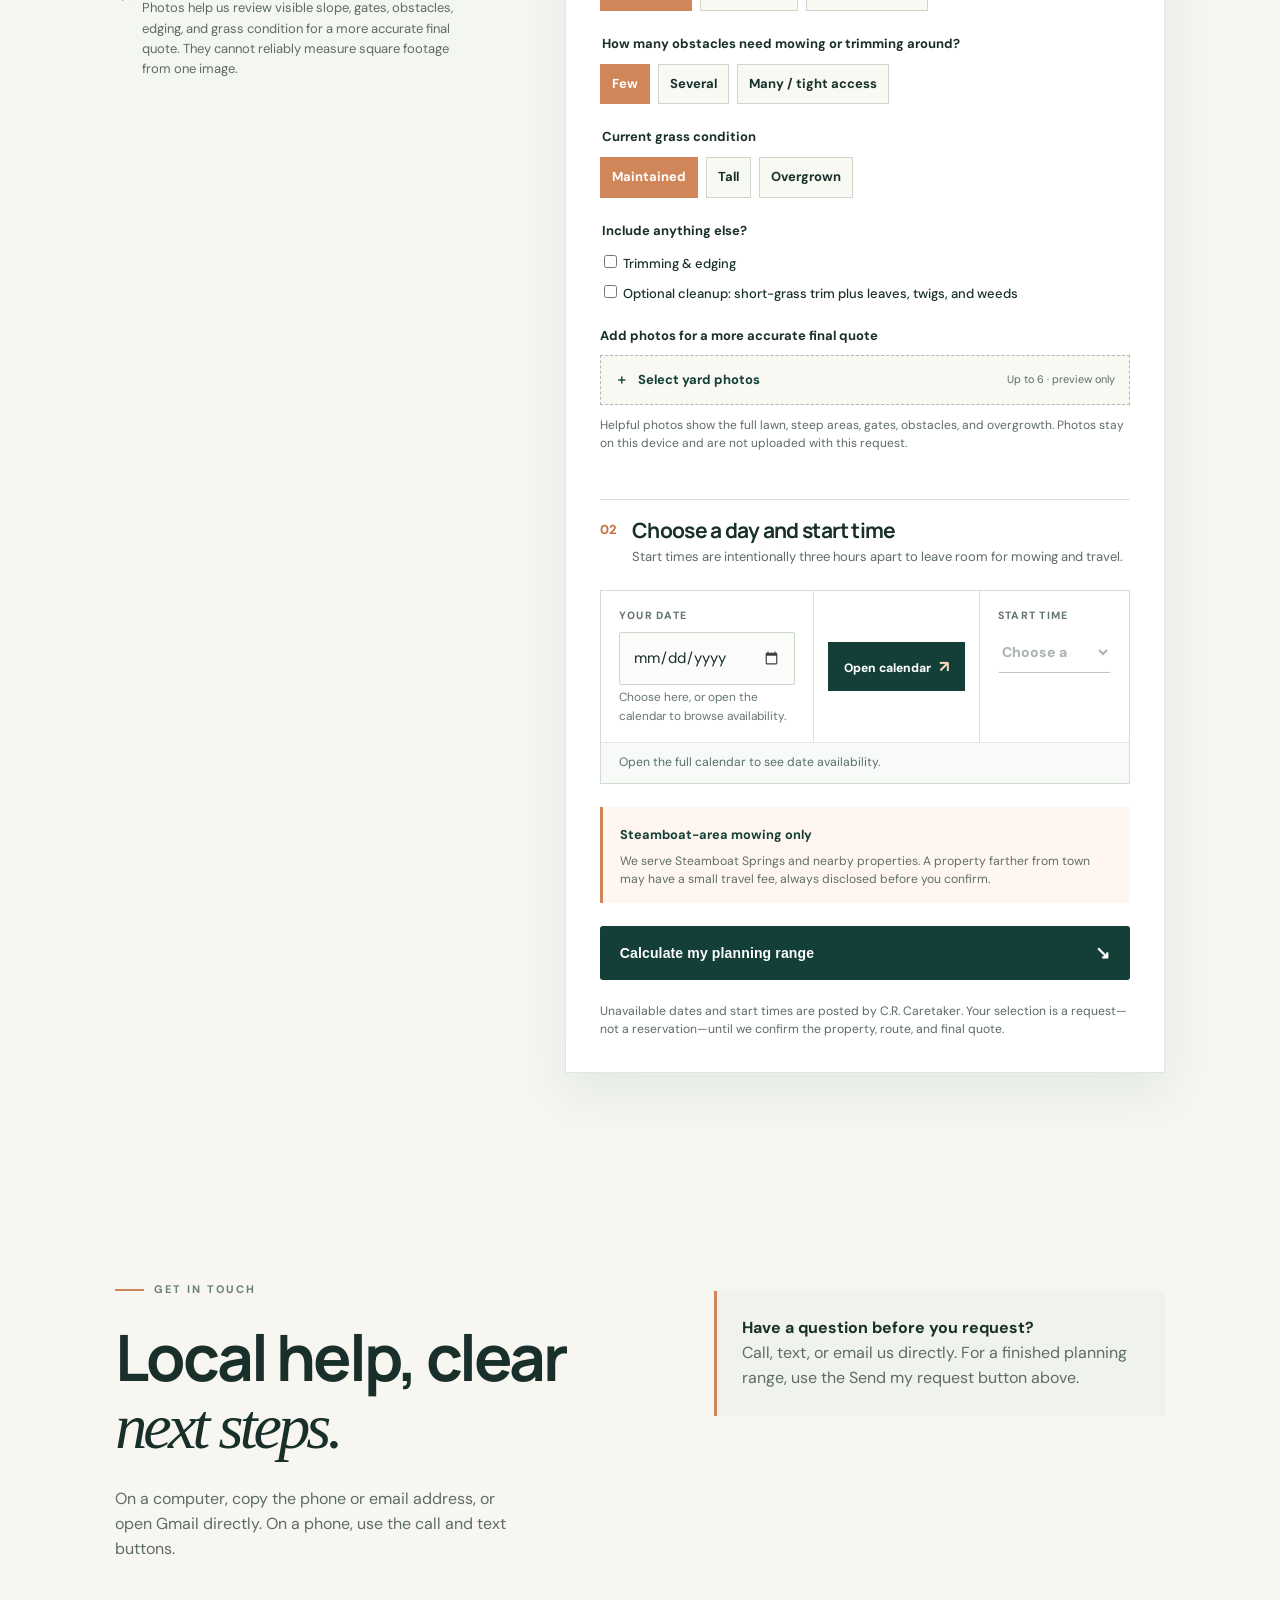
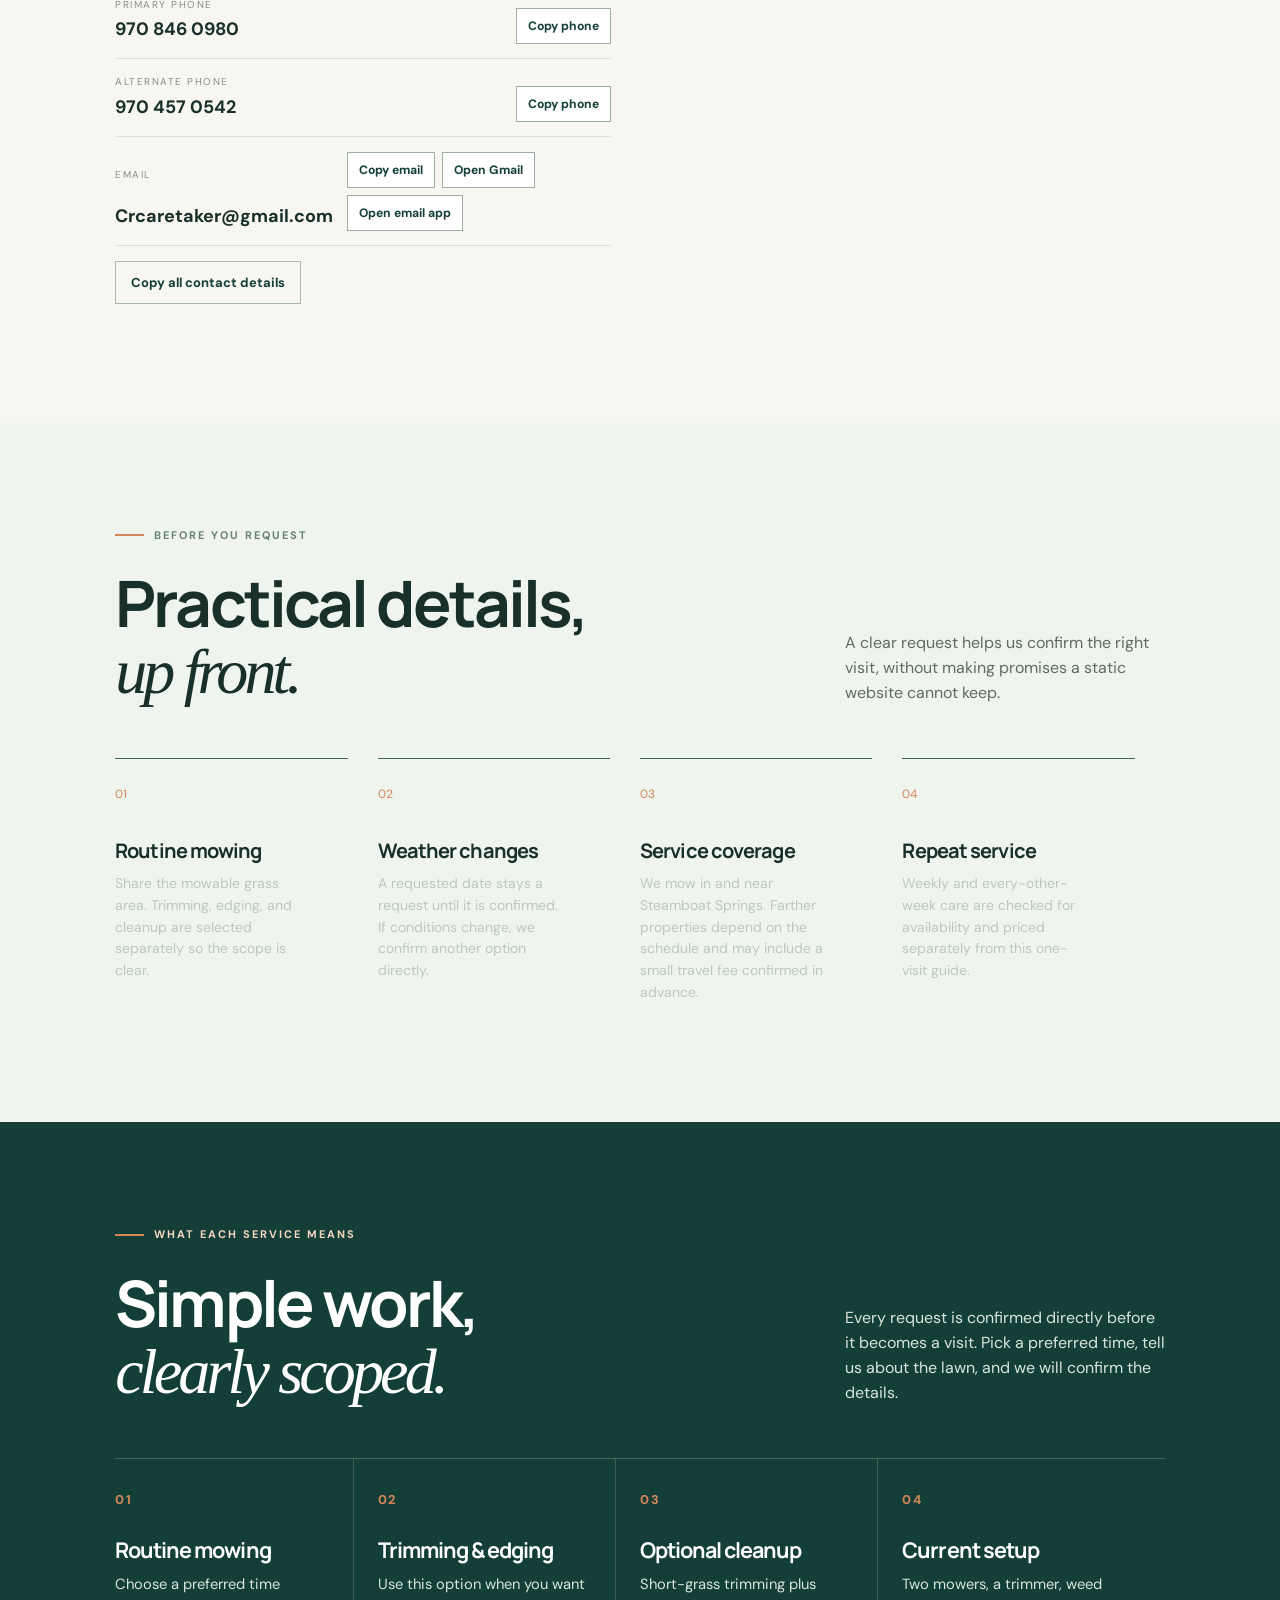
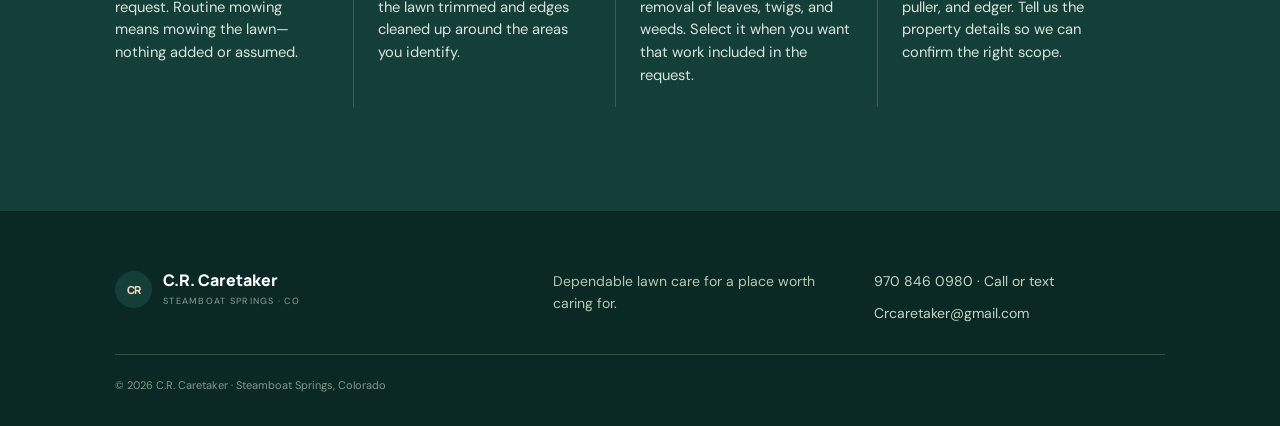
==== commit ccc28eaa: "Add direct scheduling and quote request flow" ====
--- a/index.html
+++ b/index.html
@@ -20,7 +20,7 @@
   <link href="https://fonts.googleapis.com/css2?family=DM+Sans:wght@400;500;600;700&family=Manrope:wght@700;800&display=swap" rel="stylesheet">
   <link rel="stylesheet" href="styles.css?v=20260911b" />
   <link rel="stylesheet" href="overrides.css?v=20260912a" />
-  <link rel="stylesheet" href="refine.css?v=20260916g" />
+  <link rel="stylesheet" href="refine.css?v=20260916i" />
   <script type="application/ld+json">
   {"@context":"https://schema.org","@type":"LocalBusiness","@id":"https://koderpro001.github.io/cr-caretaker-website/#business","name":"C.R. Caretaker","description":"Local lawn mowing with optional trimming, edging, and light cleanup of leaves, twigs, and weeds in Steamboat Springs, Colorado.","url":"https://koderpro001.github.io/cr-caretaker-website/","telephone":["+1-970-846-0980","+1-970-457-0542"],"email":"Crcaretaker@gmail.com","areaServed":{"@type":"City","name":"Steamboat Springs","address":{"@type":"PostalAddress","addressLocality":"Steamboat Springs","addressRegion":"CO","addressCountry":"US"}},"serviceType":["Lawn mowing","Grass trimming and edging","Light yard cleanup"]}
   </script>
@@ -72,6 +72,6 @@
   </main>
   <footer class="site-footer"><a class="brand" href="#top"><span class="brand-mark">CR</span><span>C.R. Caretaker<small>STEAMBOAT SPRINGS · CO</small></span></a><p>Dependable lawn care for a place worth caring for.</p><div class="footer-contact-info"><span>970 846 0980 · Call or text</span><span>Crcaretaker@gmail.com</span></div><small>© 2026 C.R. Caretaker · Steamboat Springs, Colorado</small></footer>
   <div class="mobile-bar"><a href="tel:+19708460980">☎ Call</a><a href="sms:+19708460980">▱ Text for a quote</a></div>
-  <script src="script.js?v=20260916g"></script>
+  <script src="script.js?v=20260916i"></script>
 </body>
 </html>
--- a/refine.css
+++ b/refine.css
@@ -10,4 +10,8 @@
 .availability-calendar{border:1px solid #cad7cb;background:#fbfcfa;padding:18px}.calendar-toolbar{display:grid;grid-template-columns:42px 1fr 42px;align-items:center;gap:10px}.calendar-toolbar strong{text-align:center;font:800 1rem Manrope,sans-serif;color:var(--ink)}.calendar-toolbar button{width:42px;height:42px;border:1px solid #b8c8bc;background:#fff;color:var(--forest);font-size:1.1rem;cursor:pointer}.calendar-toolbar button:disabled{opacity:.32;cursor:not-allowed}.calendar-weekdays,.calendar-days{display:grid;grid-template-columns:repeat(7,minmax(0,1fr));gap:6px}.calendar-weekdays{margin:17px 0 7px}.calendar-weekdays span{text-align:center;color:var(--muted);font-size:.68rem;font-weight:800;text-transform:uppercase}.calendar-day{aspect-ratio:1;border:1px solid #d7e0d8;background:#fff;color:var(--ink);font:700 .84rem 'DM Sans',sans-serif;cursor:pointer}.calendar-day:hover:not(:disabled){border-color:#d1865a;background:#fff6f0}.calendar-day.is-selected{background:#d1865a;border-color:#d1865a;color:#fff}.calendar-day.is-unavailable{background:repeating-linear-gradient(135deg,#f1f2ef,#f1f2ef 5px,#e3e7e2 5px,#e3e7e2 10px);color:#8c958e;text-decoration:line-through}.calendar-day:disabled:not(.is-unavailable){opacity:.28;cursor:not-allowed}.calendar-legend{display:flex;gap:14px;flex-wrap:wrap;margin-top:14px;color:var(--muted);font-size:.7rem}.calendar-legend span{display:flex;align-items:center;gap:6px}.calendar-legend i{width:13px;height:13px;border:1px solid #c9d4ca;background:#fff}.calendar-legend .legend-selected{background:#d1865a;border-color:#d1865a}.calendar-legend .legend-unavailable{background:repeating-linear-gradient(135deg,#f1f2ef,#f1f2ef 3px,#d9ded9 3px,#d9ded9 6px)}.calendar-status{margin-top:13px;color:var(--forest);font-size:.82rem;font-weight:800}.calendar-availability-note{margin:9px 0 0;color:var(--muted);font-size:.72rem}.schedule-grid.single{grid-template-columns:1fr}.service-area-notice{border-left:3px solid #d1865a;background:#fff6f0;padding:15px 17px}.service-area-notice strong{font-size:.8rem;color:var(--forest)}.service-area-notice p{margin-top:5px;color:#5f6f68;font-size:.76rem;line-height:1.5}@media(max-width:480px){.availability-calendar{padding:13px}.calendar-weekdays,.calendar-days{gap:4px}.calendar-day{font-size:.78rem}.calendar-legend{display:grid;gap:7px}}
 
 /* Compact scheduling controls: calendar stays available without dominating the form. */
-.schedule-picker{display:grid;gap:0;border:1px solid #d1ddd2;background:#fff}.schedule-selection{display:grid;grid-template-columns:minmax(0,1.25fr) auto minmax(150px,.8fr);align-items:stretch}.selected-date,.time-select{padding:17px 18px}.selected-date{border-right:1px solid #dbe3dc}.selected-date small,.time-select>span{display:block;color:#66766f;font-size:.66rem;font-weight:800;letter-spacing:.12em}.selected-date strong{display:block;margin-top:6px;color:#143f38;font:800 1.06rem Manrope,sans-serif;letter-spacing:-.025em}.selected-date span{display:block;margin-top:3px;color:#66766f;font-size:.74rem}.open-calendar{align-self:center;justify-self:center;margin:0 14px;border:1px solid #143f38;background:#143f38;color:#fff;font:800 .76rem 'DM Sans',sans-serif;padding:13px 15px;white-space:nowrap;cursor:pointer}.open-calendar span{margin-left:5px;color:#f7d6bf;font-size:1rem}.time-select{border-left:1px solid #dbe3dc}.time-select select{display:block;width:100%;min-height:42px;margin-top:7px;border:0;border-bottom:1px solid #9eafa3;background:#fff;color:#143f38;font:800 .88rem 'DM Sans',sans-serif;padding:0 24px 0 0}.time-select select:disabled{color:#89958d}.availability-message{margin:0;padding:11px 18px;border-top:1px solid #e4e9e4;background:#f7faf7;color:#587066;font-size:.76rem;line-height:1.45}.availability-calendar{margin:0;border:0;border-top:1px solid #d1ddd2;background:#fbfcfa;box-shadow:none}.availability-calendar[hidden]{display:none}.calendar-toolbar{grid-template-columns:42px 1fr 42px 34px}.calendar-close{width:34px;height:34px;border:0;background:transparent;color:#143f38;font-size:1.2rem;cursor:pointer}.calendar-day.is-limited{border-color:#d1865a;box-shadow:inset 0 -3px 0 #d1865a}.calendar-legend{padding-top:4px}.service-area-notice{margin-top:0}@media(max-width:760px){.schedule-selection{grid-template-columns:1fr 1fr}.selected-date{border-right:1px solid #dbe3dc}.open-calendar{grid-column:1/-1;grid-row:2;width:calc(100% - 28px);margin:0 14px 14px}.time-select{border-left:0}}@media(max-width:420px){.schedule-selection{grid-template-columns:1fr}.selected-date,.time-select{border:0;border-bottom:1px solid #dbe3dc}.open-calendar{grid-column:auto;grid-row:auto;margin:0 14px 14px;width:calc(100% - 28px)}.calendar-toolbar{grid-template-columns:38px 1fr 38px 30px}.calendar-toolbar button{width:38px;height:38px}}
+.schedule-picker{display:grid;gap:0;border:1px solid #d1ddd2;background:#fff}.schedule-selection{display:grid;grid-template-columns:minmax(0,1.25fr) auto minmax(150px,.8fr);align-items:stretch}.selected-date,.time-select{padding:17px 18px}.selected-date{border-right:1px solid #dbe3dc}.selected-date small,.time-select>span{display:block;color:#66766f;font-size:.66rem;font-weight:800;letter-spacing:.12em}.selected-date strong{display:block;margin-top:6px;color:#143f38;font:800 1.06rem Manrope,sans-serif;letter-spacing:-.025em}.selected-date span{display:block;margin-top:3px;color:#66766f;font-size:.74rem}.open-calendar{align-self:center;justify-self:center;margin:0 14px;border:1px solid #143f38;background:#143f38;color:#fff;font:800 .76rem 'DM Sans',sans-serif;padding:13px 15px;white-space:nowrap;cursor:pointer}.open-calendar span{margin-left:5px;color:#f7d6bf;font-size:1rem}.time-select{border-left:1px solid #dbe3dc}.time-select select{display:block;width:100%;min-height:42px;margin-top:7px;border:0;border-bottom:1px solid #9eafa3;background:#fff;color:#143f38;font:800 .88rem 'DM Sans',sans-serif;padding:0 24px 0 0}.time-select select:disabled{color:#89958d}.availability-message{margin:0;padding:11px 18px;border-top:1px solid #e4e9e4;background:#f7faf7;color:#587066;font-size:.76rem;line-height:1.45}.availability-calendar{margin:0;border:0;border-top:1px solid #d1ddd2;background:#fbfcfa;box-shadow:none}.availability-calendar[hidden]{display:none}.calendar-toolbar{grid-template-columns:42px 1fr 42px 34px}.calendar-close{width:34px;height:34px;border:0;background:transparent;color:#143f38;font-size:1.2rem;cursor:pointer}.calendar-day.is-limited{border-color:#d1865a;box-shadow:inset 0 -3px 0 #d1865a}.calendar-legend{padding-top:4px}.service-area-notice{margin-top:0}@media(max-width:760px){.schedule-selection{grid-template-columns:1fr 1fr}.selected-date{border-right:1px solid #dbe3dc}.open-calendar{grid-column:1/-1;grid-row:2;width:calc(100% - 28px);margin:0 14px 14px}.time-select{border-left:0}.calendar-open .mobile-bar{visibility:hidden;pointer-events:none;transform:translateY(100%)}}@media(max-width:420px){.schedule-selection{grid-template-columns:1fr}.selected-date,.time-select{border:0;border-bottom:1px solid #dbe3dc}.open-calendar{grid-column:auto;grid-row:auto;margin:0 14px 14px;width:calc(100% - 28px)}.calendar-toolbar{grid-template-columns:38px 1fr 38px 30px}.calendar-toolbar button{width:38px;height:38px}}
+
+/* Direct day selection and a single, clear final-quote handoff. */
+.selected-date input{display:block;width:100%;min-height:42px;margin-top:7px;border:0;border-bottom:1px solid #9eafa3;background:#fff;color:#143f38;font:800 .88rem 'DM Sans',sans-serif;padding:0 2px;cursor:pointer}.selected-date input:focus{outline:2px solid #d1865a;outline-offset:3px}.selected-date input::-webkit-calendar-picker-indicator{cursor:pointer;opacity:.75}.request-send{margin-top:24px;padding:22px;border:1px solid rgba(247,214,191,.36);background:rgba(255,255,255,.06)}.request-send-kicker{color:#f7d6bf;font-size:.68rem!important;font-weight:800;letter-spacing:.13em}.request-send h3{margin:7px 0 18px;color:#fff;font-size:1.35rem}.request-send label{display:block;color:#f7d6bf;font-size:.78rem;font-weight:800}.request-send input{display:block;width:100%;min-height:46px;margin-top:7px;border:1px solid #8ca498;background:#fff;color:#143f38;font:inherit;padding:10px 12px}.send-request{display:flex;width:100%;align-items:center;justify-content:space-between;margin-top:13px;border:1px solid #d1865a;background:#d1865a;color:#fff;font:800 .9rem 'DM Sans',sans-serif;padding:15px 16px;cursor:pointer}.send-request:hover{background:#bd633b}.send-request:disabled{cursor:wait;opacity:.68}.request-send-status{min-height:22px;margin-top:11px!important;color:#d9e8dd!important;font-size:.75rem!important;line-height:1.5}.request-send-status.is-error{color:#ffd5c2!important}@media(max-width:760px){.selected-date{border-right:1px solid #dbe3dc}.request-send{padding:19px}.send-request{min-height:50px}}@media(max-width:420px){.selected-date input{font-size:.83rem}.request-send{margin-left:-2px;margin-right:-2px}}
+.request-fallback{display:inline-block;margin-top:9px;color:#f7d6bf;font-size:.78rem;font-weight:800;text-decoration:underline;text-underline-offset:3px}
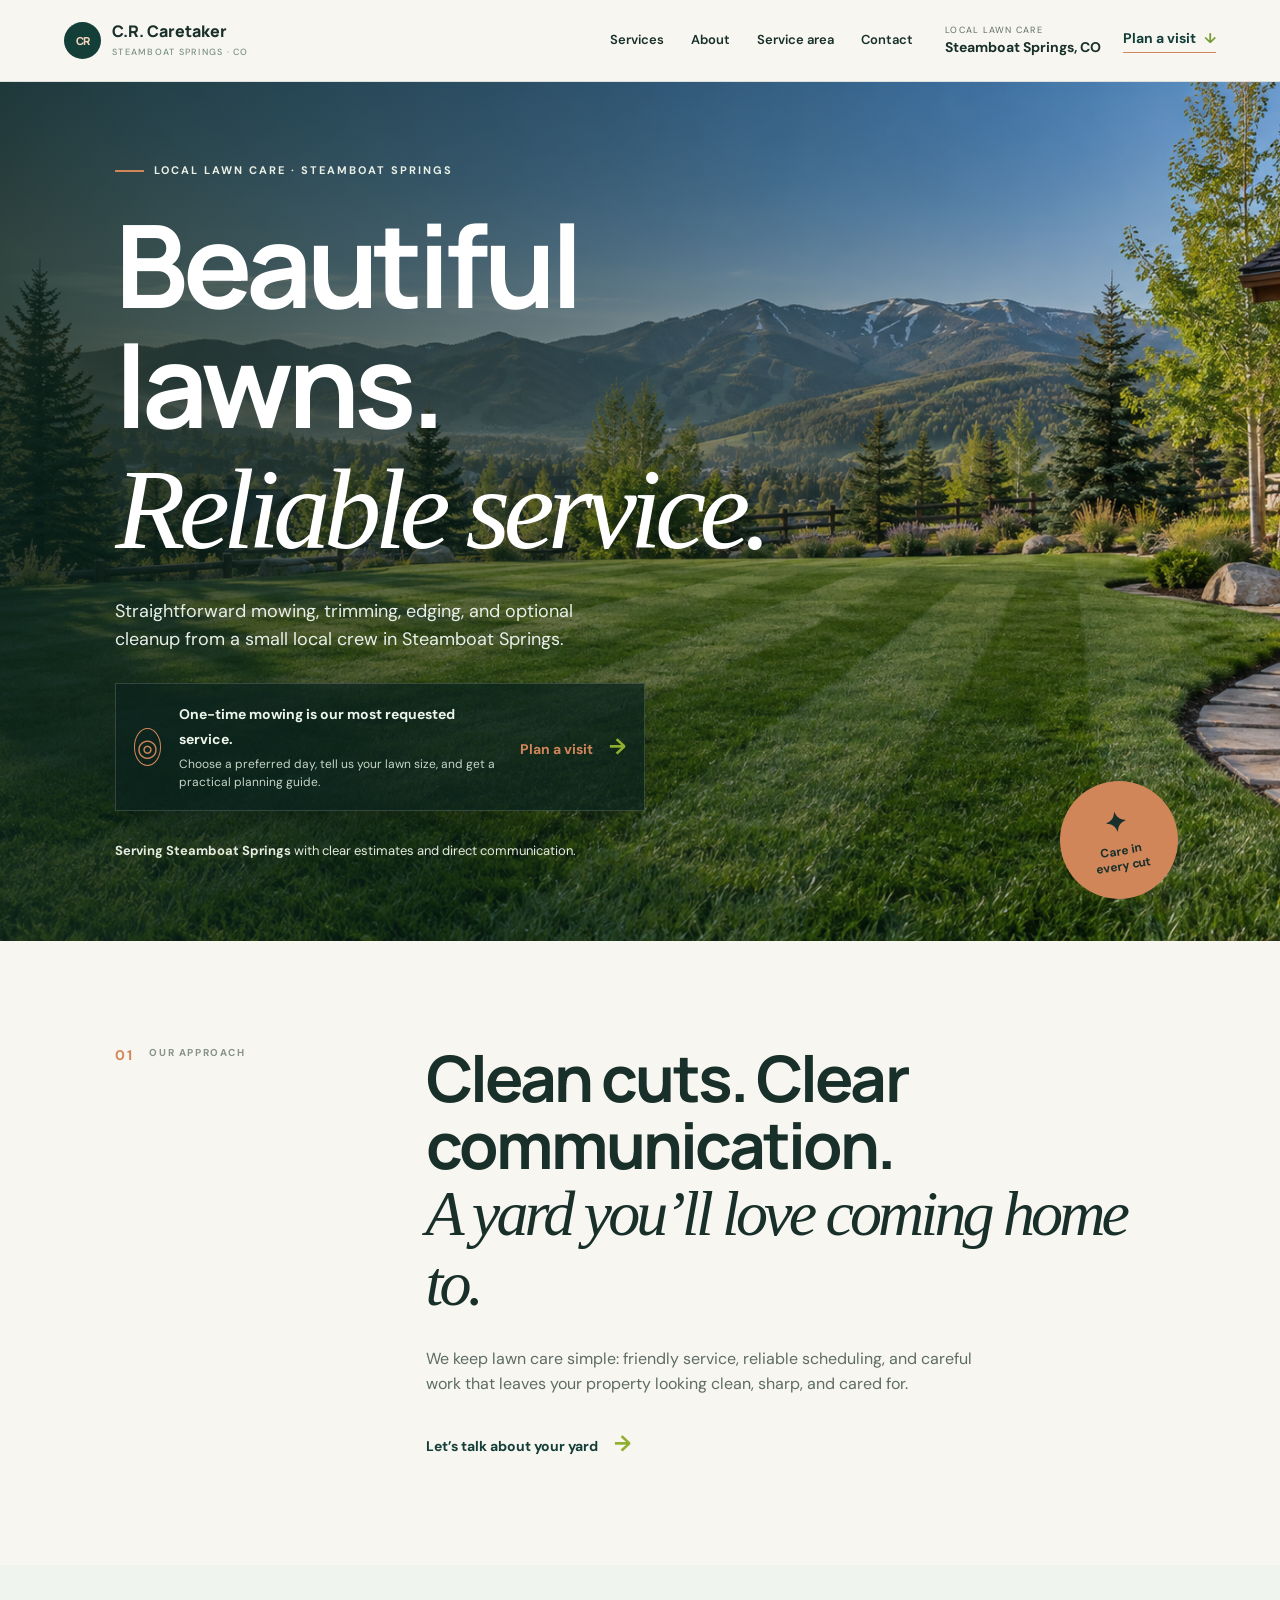
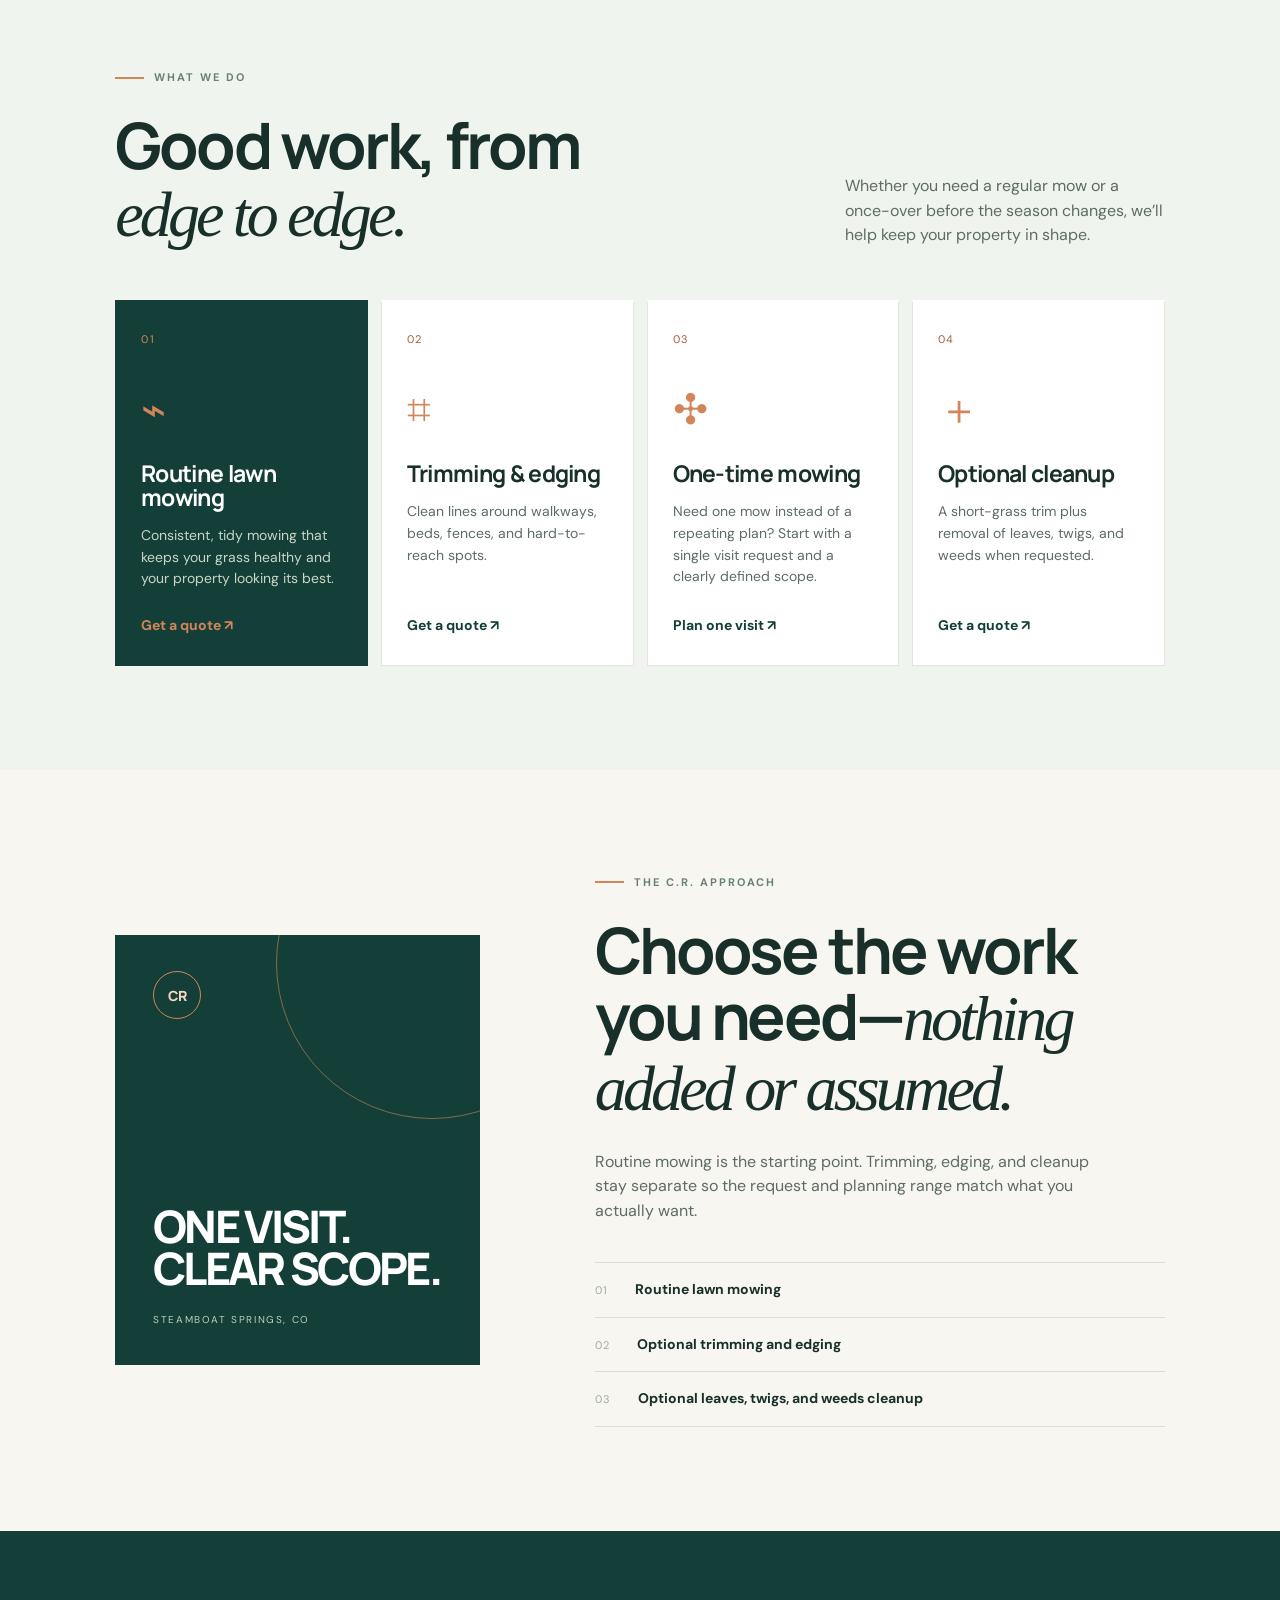
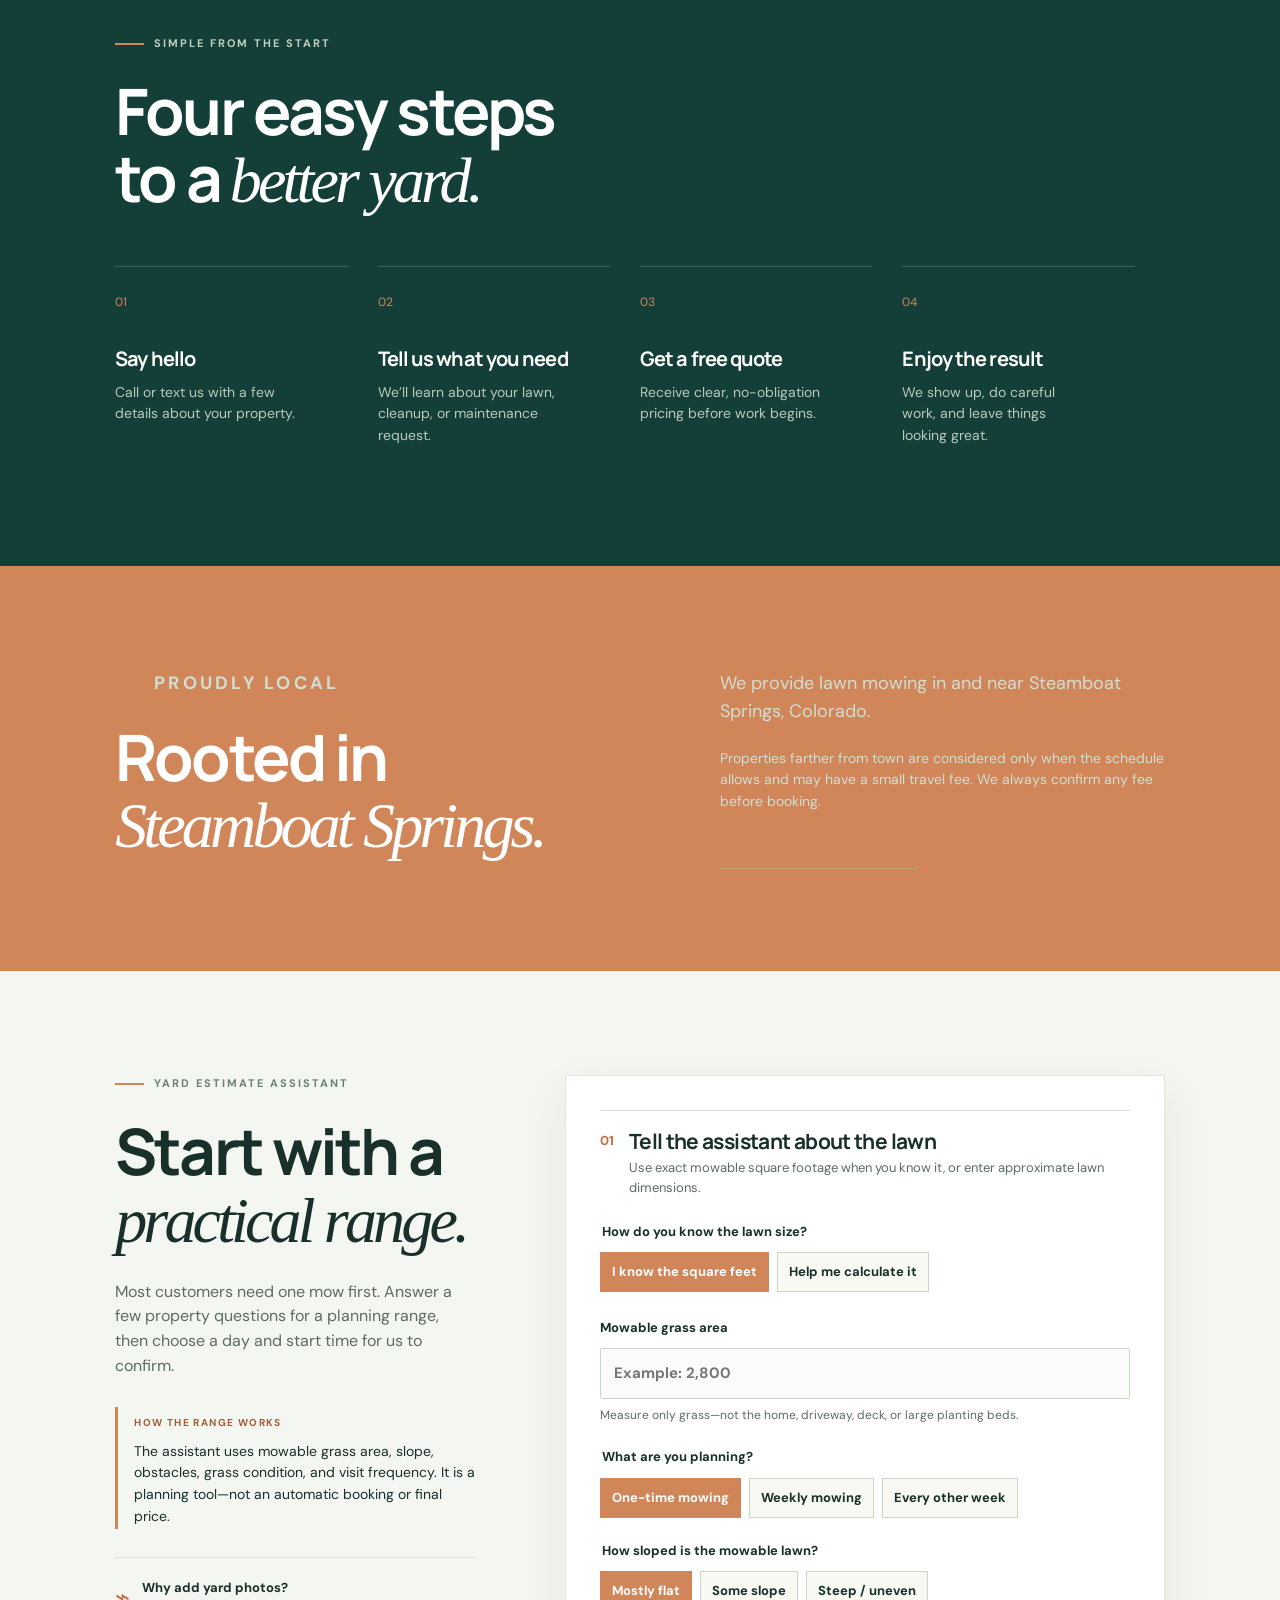
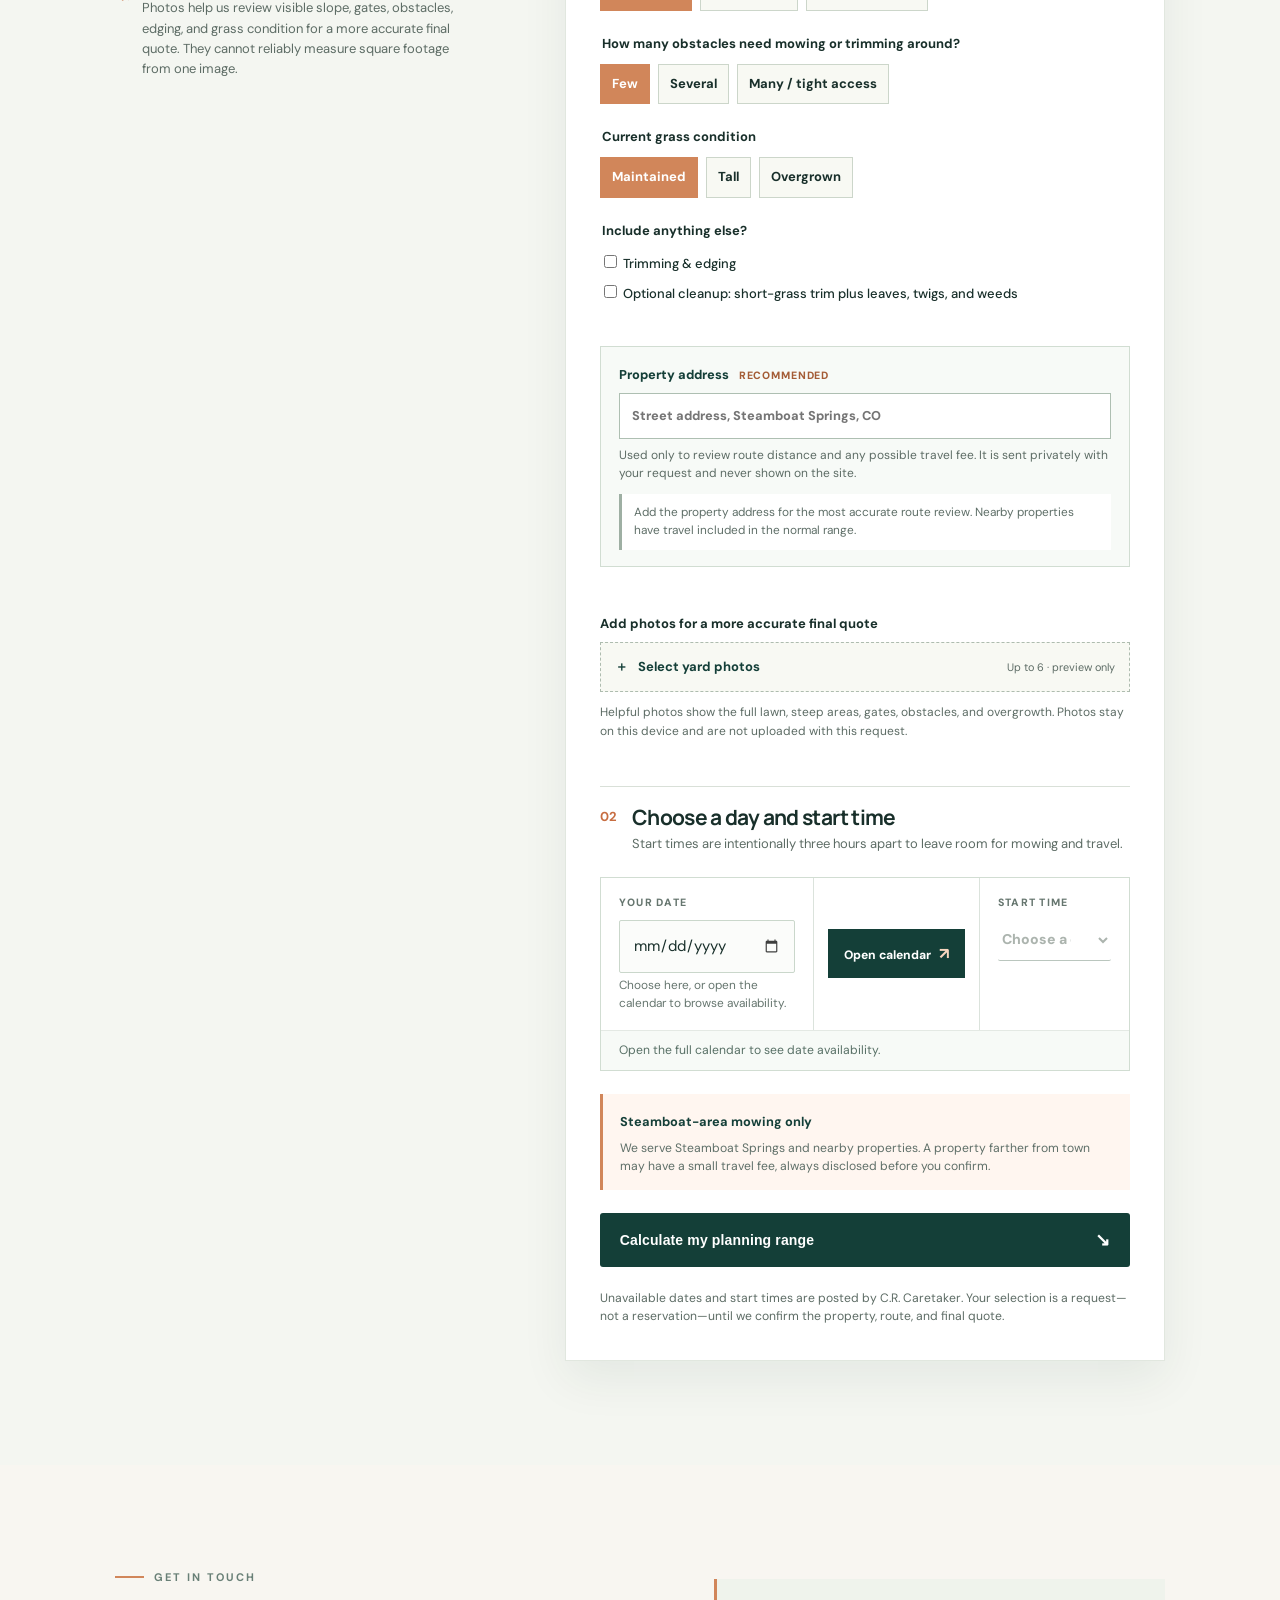
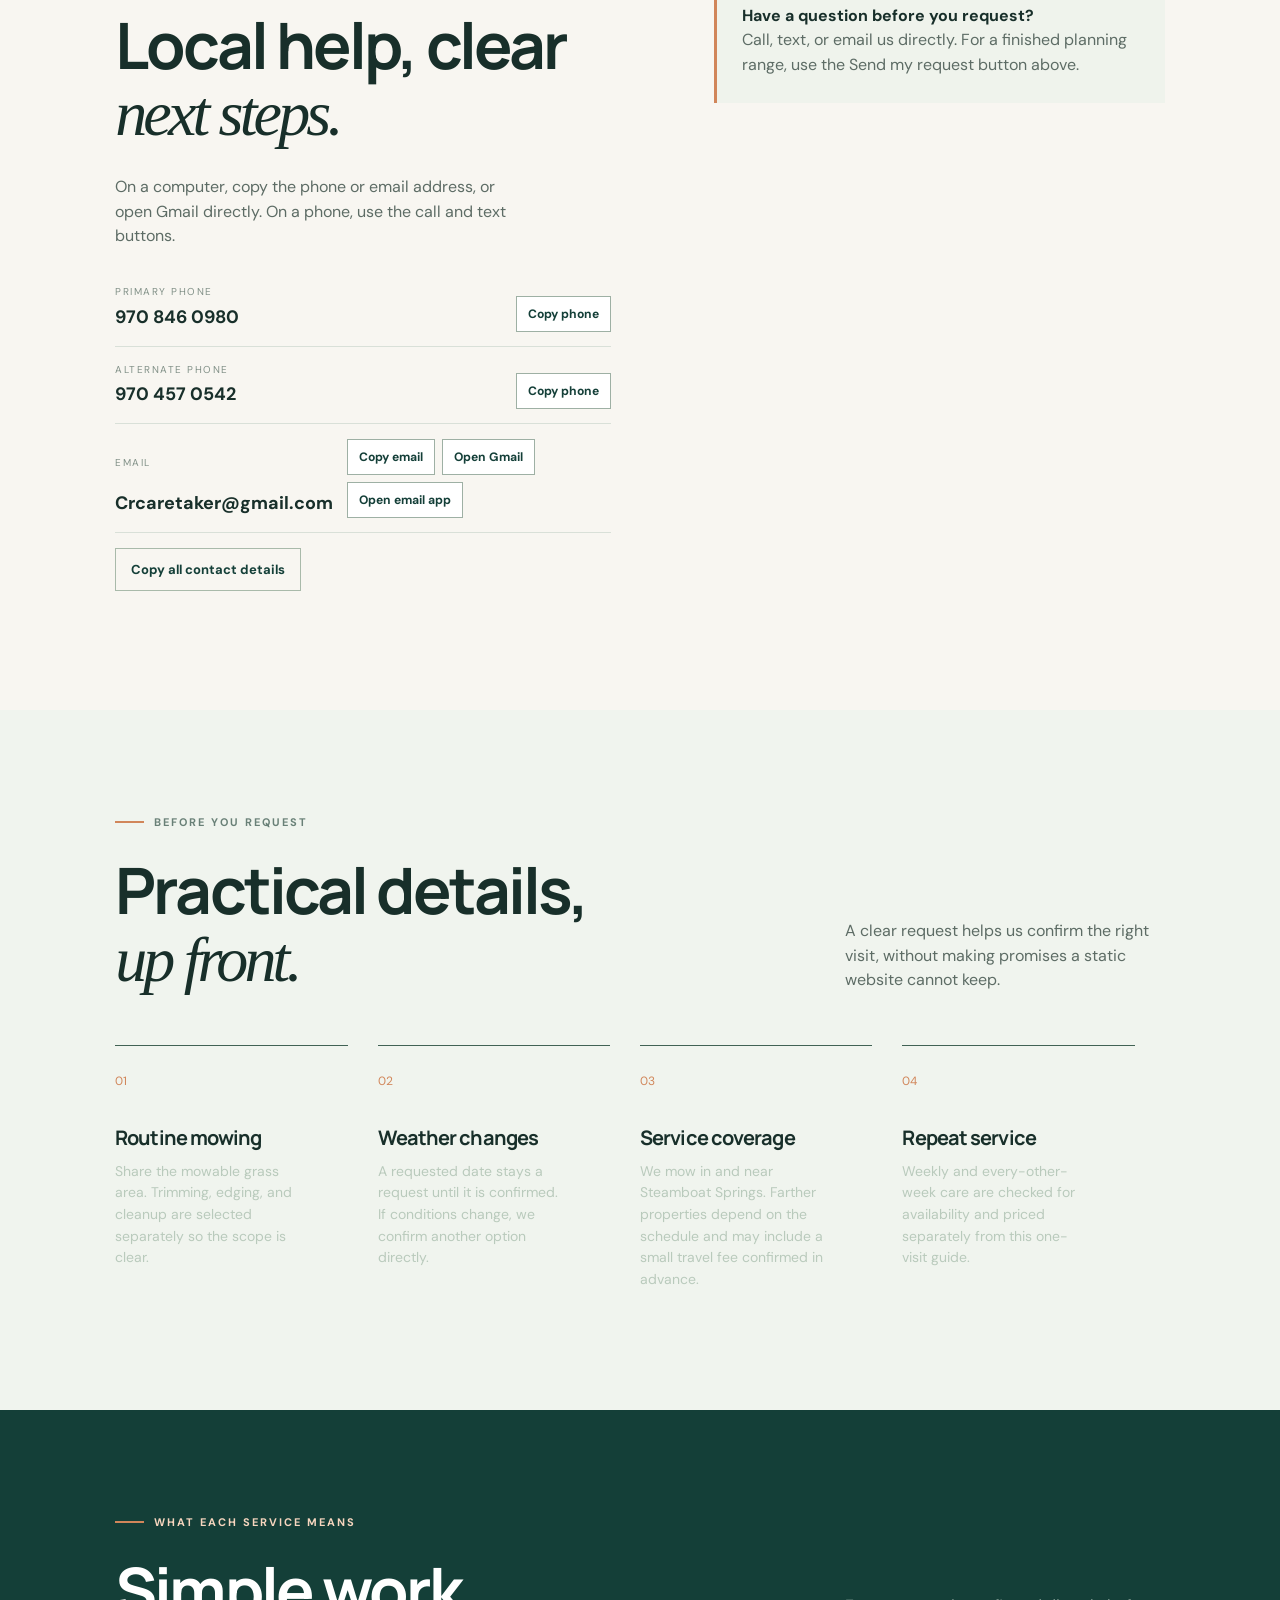
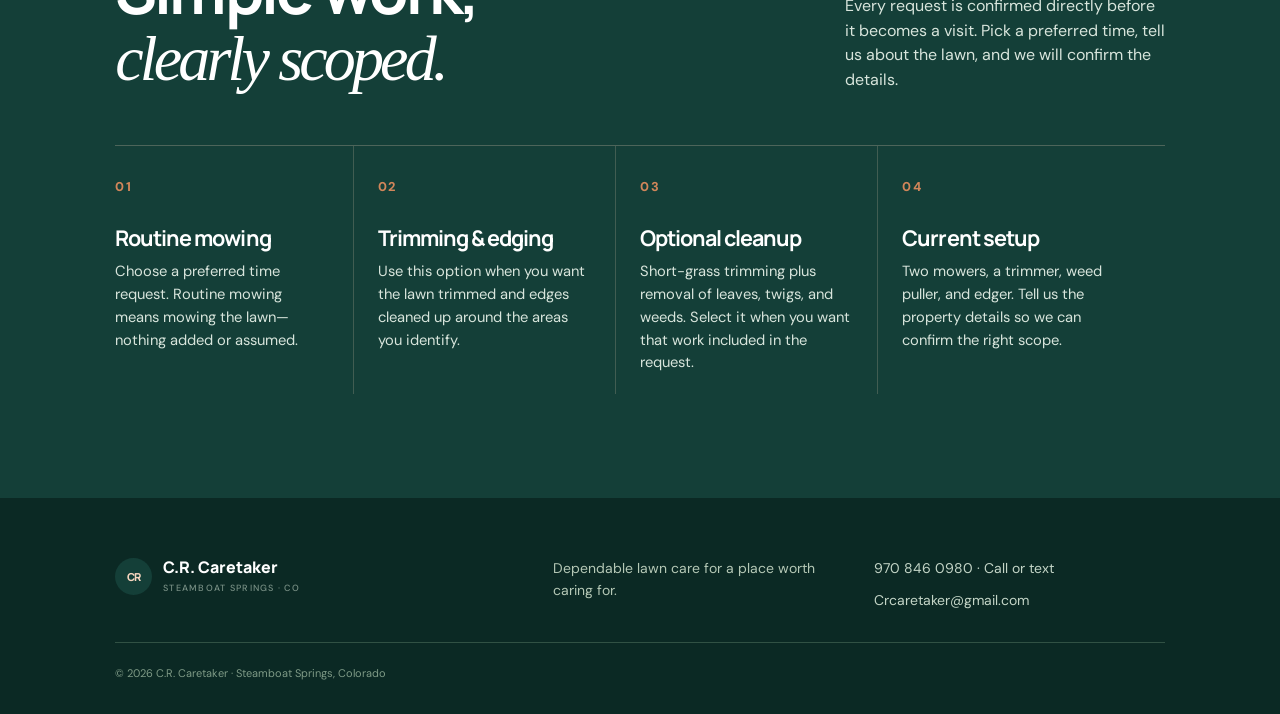
==== commit 59847f6e: "Add private address and travel review" ====
--- a/index.html
+++ b/index.html
@@ -20,7 +20,7 @@
   <link href="https://fonts.googleapis.com/css2?family=DM+Sans:wght@400;500;600;700&family=Manrope:wght@700;800&display=swap" rel="stylesheet">
   <link rel="stylesheet" href="styles.css?v=20260911b" />
   <link rel="stylesheet" href="overrides.css?v=20260912a" />
-  <link rel="stylesheet" href="refine.css?v=20260916i" />
+  <link rel="stylesheet" href="refine.css?v=20260916j" />
   <script type="application/ld+json">
   {"@context":"https://schema.org","@type":"LocalBusiness","@id":"https://koderpro001.github.io/cr-caretaker-website/#business","name":"C.R. Caretaker","description":"Local lawn mowing with optional trimming, edging, and light cleanup of leaves, twigs, and weeds in Steamboat Springs, Colorado.","url":"https://koderpro001.github.io/cr-caretaker-website/","telephone":["+1-970-846-0980","+1-970-457-0542"],"email":"Crcaretaker@gmail.com","areaServed":{"@type":"City","name":"Steamboat Springs","address":{"@type":"PostalAddress","addressLocality":"Steamboat Springs","addressRegion":"CO","addressCountry":"US"}},"serviceType":["Lawn mowing","Grass trimming and edging","Light yard cleanup"]}
   </script>
@@ -72,6 +72,6 @@
   </main>
   <footer class="site-footer"><a class="brand" href="#top"><span class="brand-mark">CR</span><span>C.R. Caretaker<small>STEAMBOAT SPRINGS · CO</small></span></a><p>Dependable lawn care for a place worth caring for.</p><div class="footer-contact-info"><span>970 846 0980 · Call or text</span><span>Crcaretaker@gmail.com</span></div><small>© 2026 C.R. Caretaker · Steamboat Springs, Colorado</small></footer>
   <div class="mobile-bar"><a href="tel:+19708460980">☎ Call</a><a href="sms:+19708460980">▱ Text for a quote</a></div>
-  <script src="script.js?v=20260916i"></script>
+  <script src="script.js?v=20260916j"></script>
 </body>
 </html>
--- a/refine.css
+++ b/refine.css
@@ -15,3 +15,4 @@
 /* Direct day selection and a single, clear final-quote handoff. */
 .selected-date input{display:block;width:100%;min-height:42px;margin-top:7px;border:0;border-bottom:1px solid #9eafa3;background:#fff;color:#143f38;font:800 .88rem 'DM Sans',sans-serif;padding:0 2px;cursor:pointer}.selected-date input:focus{outline:2px solid #d1865a;outline-offset:3px}.selected-date input::-webkit-calendar-picker-indicator{cursor:pointer;opacity:.75}.request-send{margin-top:24px;padding:22px;border:1px solid rgba(247,214,191,.36);background:rgba(255,255,255,.06)}.request-send-kicker{color:#f7d6bf;font-size:.68rem!important;font-weight:800;letter-spacing:.13em}.request-send h3{margin:7px 0 18px;color:#fff;font-size:1.35rem}.request-send label{display:block;color:#f7d6bf;font-size:.78rem;font-weight:800}.request-send input{display:block;width:100%;min-height:46px;margin-top:7px;border:1px solid #8ca498;background:#fff;color:#143f38;font:inherit;padding:10px 12px}.send-request{display:flex;width:100%;align-items:center;justify-content:space-between;margin-top:13px;border:1px solid #d1865a;background:#d1865a;color:#fff;font:800 .9rem 'DM Sans',sans-serif;padding:15px 16px;cursor:pointer}.send-request:hover{background:#bd633b}.send-request:disabled{cursor:wait;opacity:.68}.request-send-status{min-height:22px;margin-top:11px!important;color:#d9e8dd!important;font-size:.75rem!important;line-height:1.5}.request-send-status.is-error{color:#ffd5c2!important}@media(max-width:760px){.selected-date{border-right:1px solid #dbe3dc}.request-send{padding:19px}.send-request{min-height:50px}}@media(max-width:420px){.selected-date input{font-size:.83rem}.request-send{margin-left:-2px;margin-right:-2px}}
 .request-fallback{display:inline-block;margin-top:9px;color:#f7d6bf;font-size:.78rem;font-weight:800;text-decoration:underline;text-underline-offset:3px}
+.address-field{margin:20px 0 24px;padding:18px 18px 16px;border:1px solid #d1ddd2;background:#f7faf7}.address-field label{display:block;color:var(--forest);font-size:.8rem;font-weight:800}.address-field .field-optional{margin-left:7px;color:#a45c36;font-size:.66rem;letter-spacing:.08em;text-transform:uppercase}.address-field input{display:block;width:100%;min-height:46px;margin-top:8px;border:1px solid #aebfb2;background:#fff;color:var(--ink);font:inherit;padding:11px 12px}.address-field input:focus{outline:2px solid #d1865a;outline-offset:2px}.address-field small{display:block;margin-top:8px;color:var(--muted);font-size:.71rem;line-height:1.5;font-weight:400}.address-review{margin:12px 0 0;padding:10px 12px;border-left:3px solid #9eafa3;background:#fff;color:#5f6f68;font-size:.74rem;line-height:1.5}.address-review.is-nearby{border-left-color:#6c9676;background:#edf6ee;color:#386045}.address-review.is-review{border-left-color:#d1865a;background:#fff6f0;color:#7a4b33}@media(max-width:480px){.address-field{margin:16px -2px 21px;padding:16px 14px}.address-field input{font-size:.9rem}}
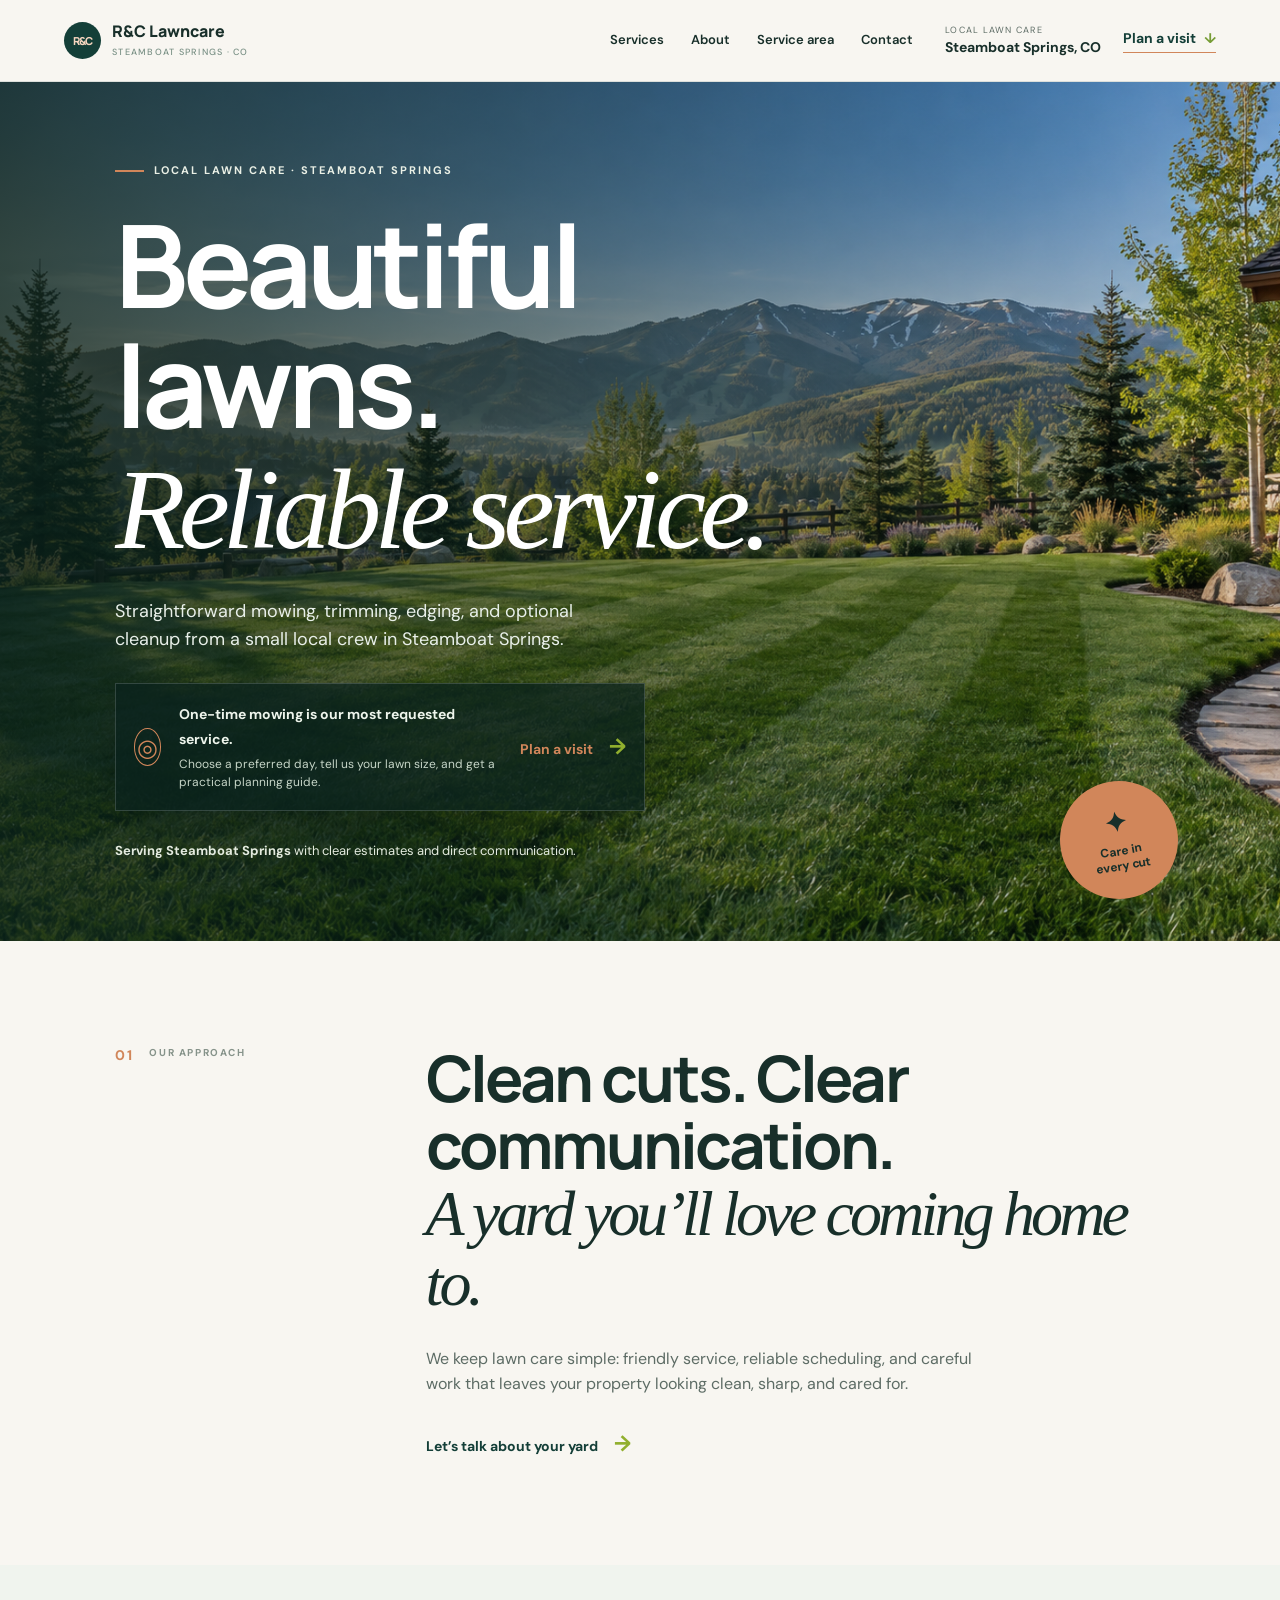
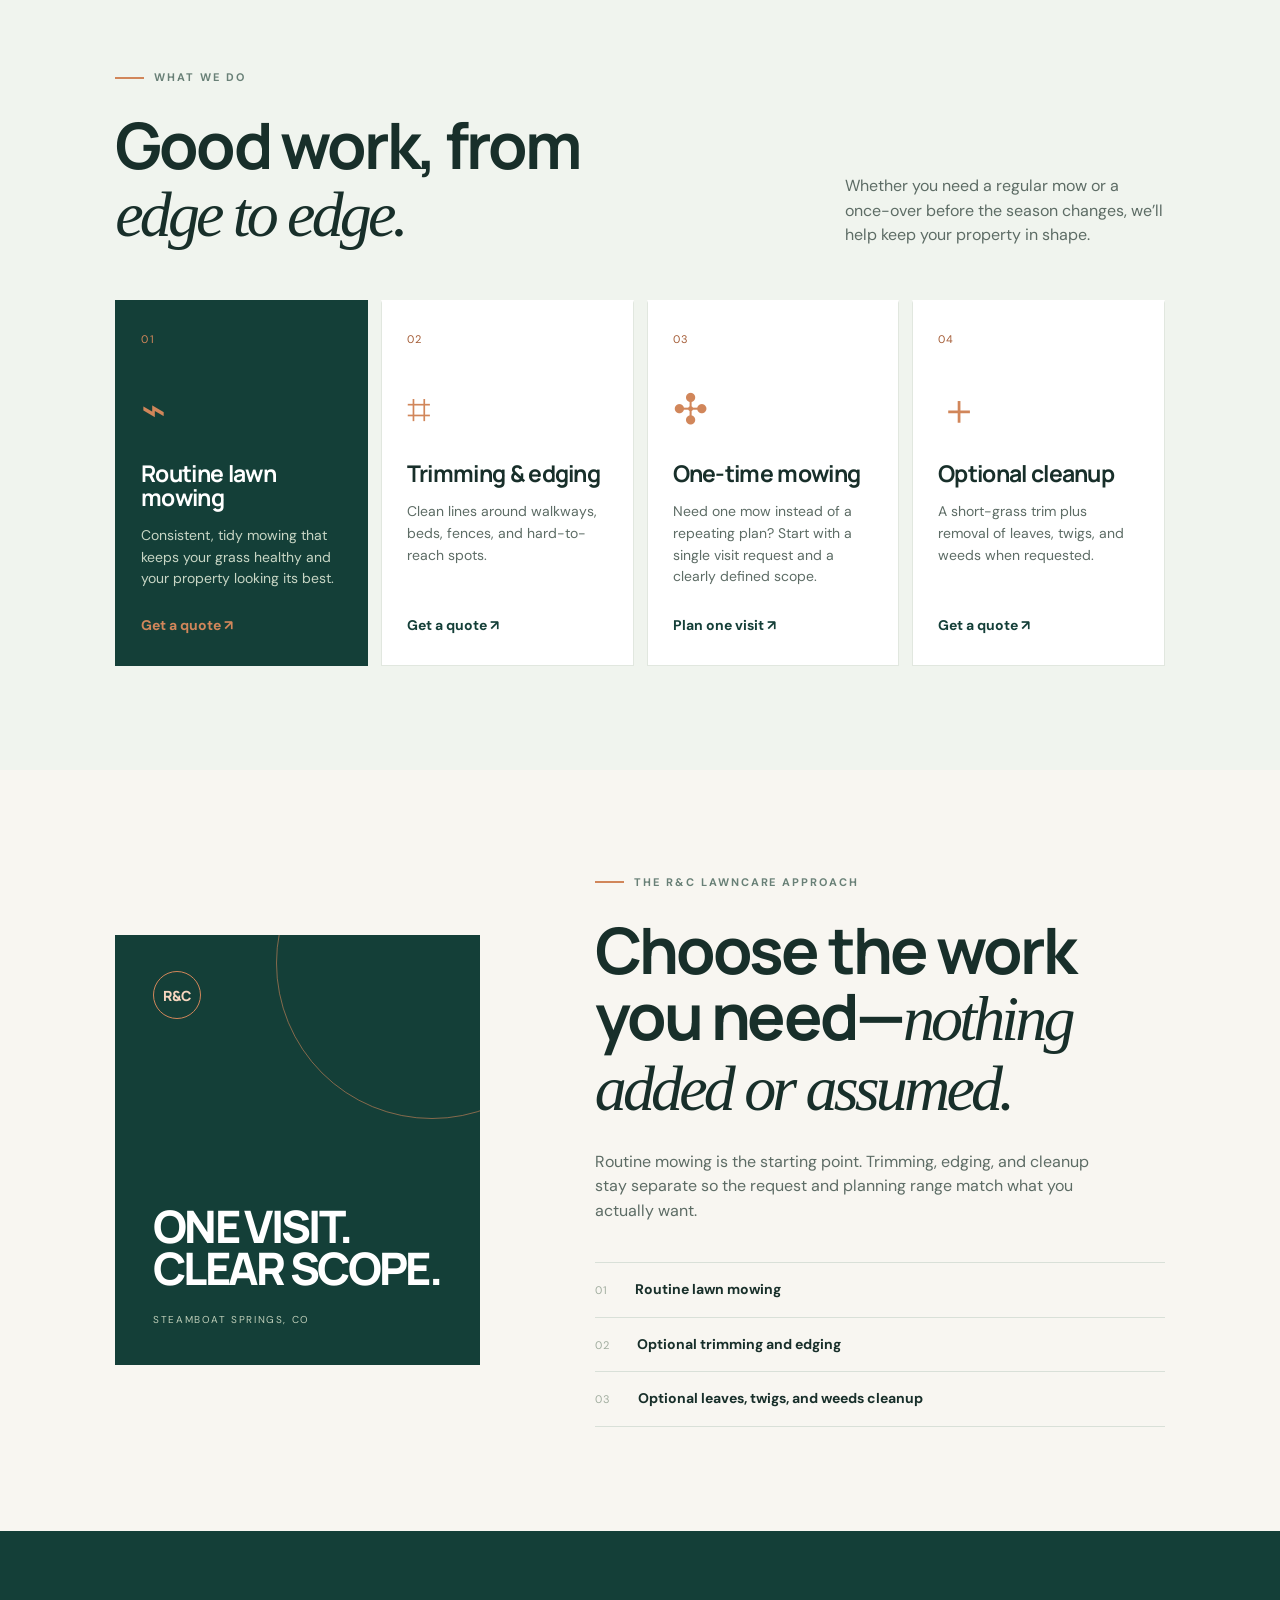
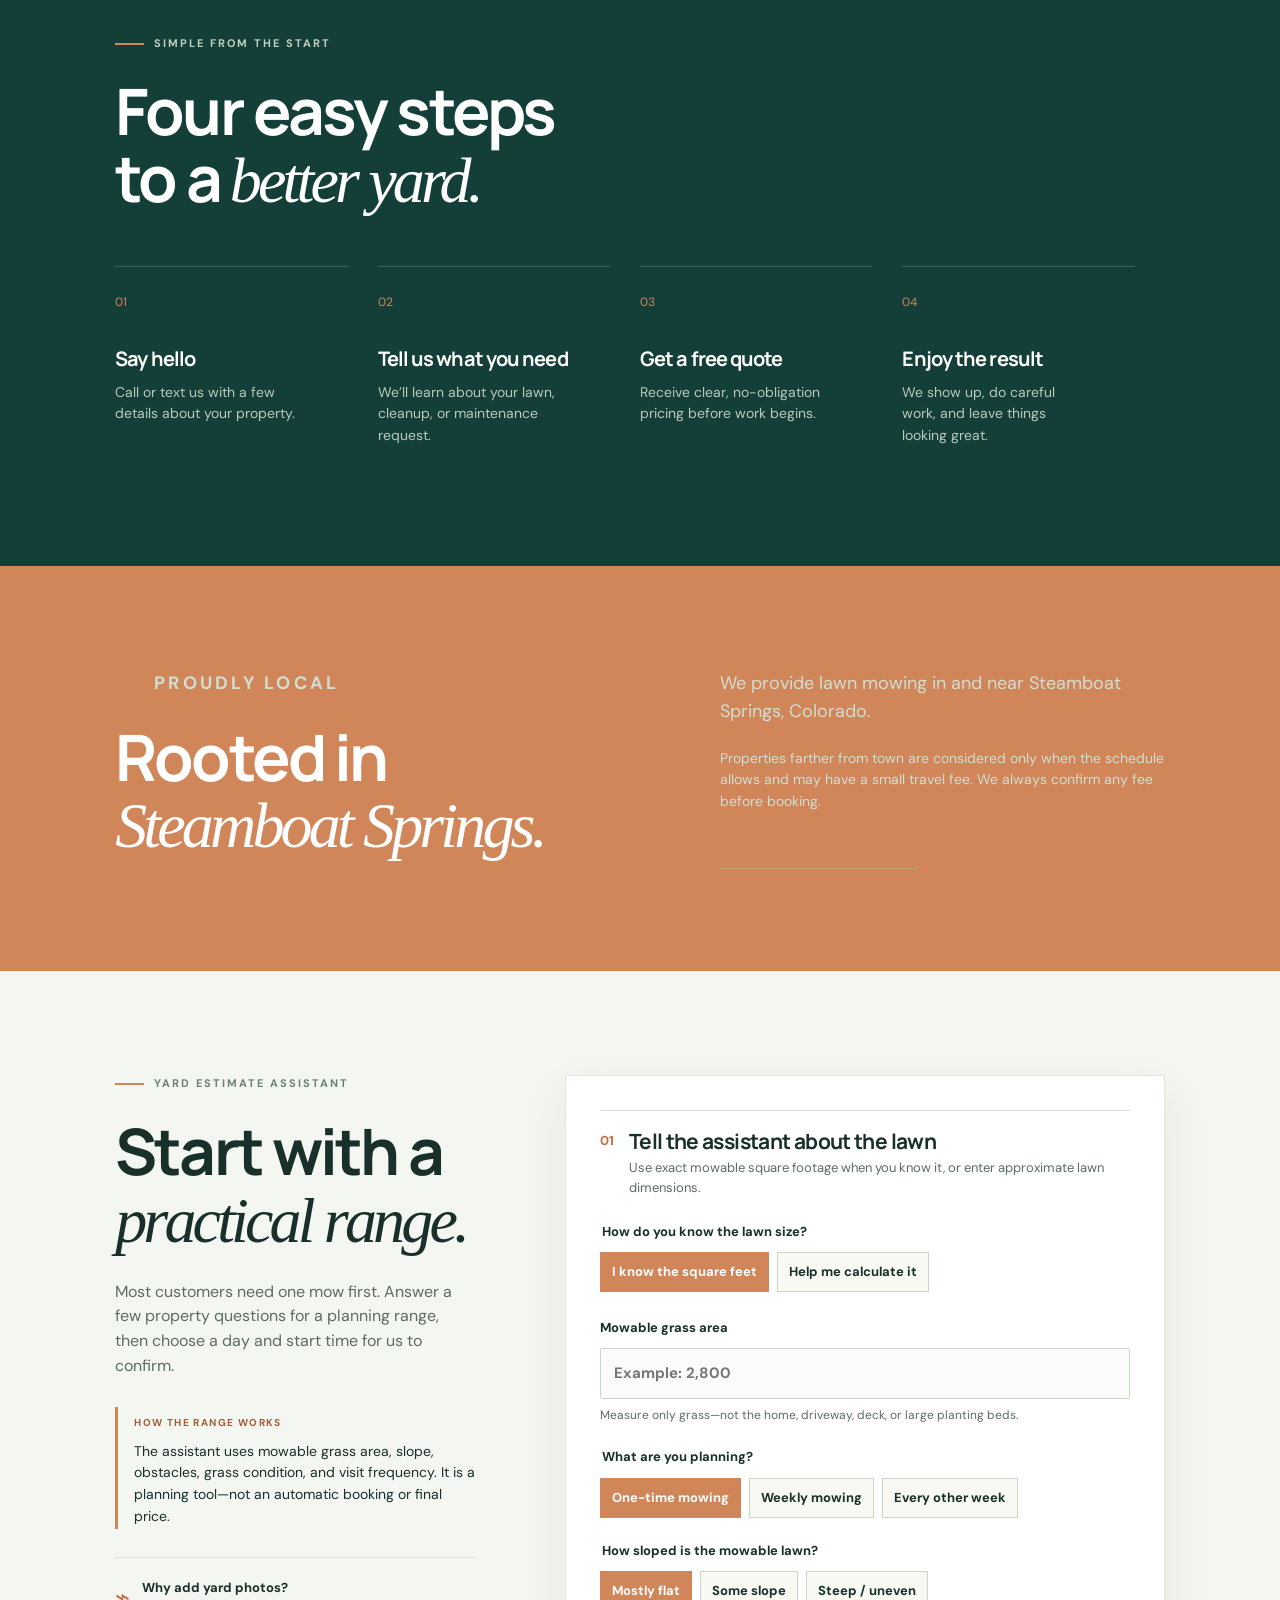
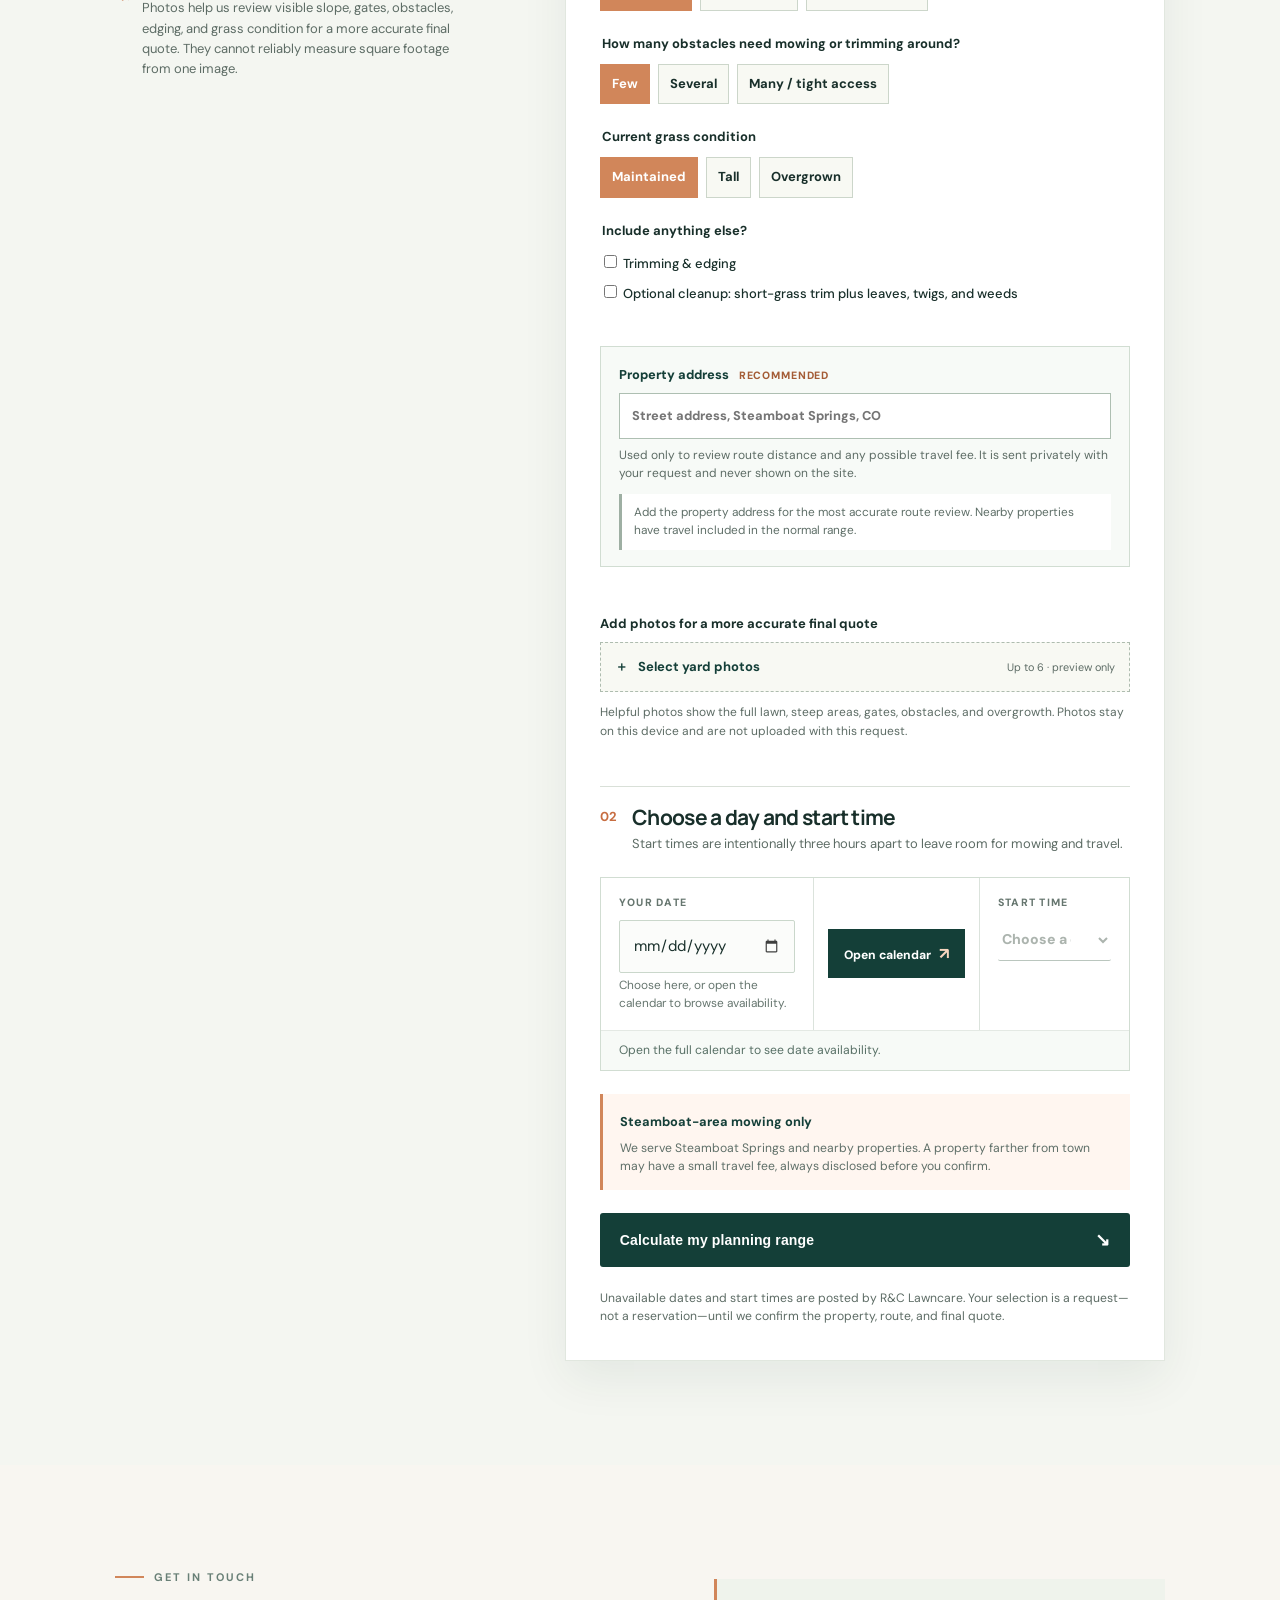
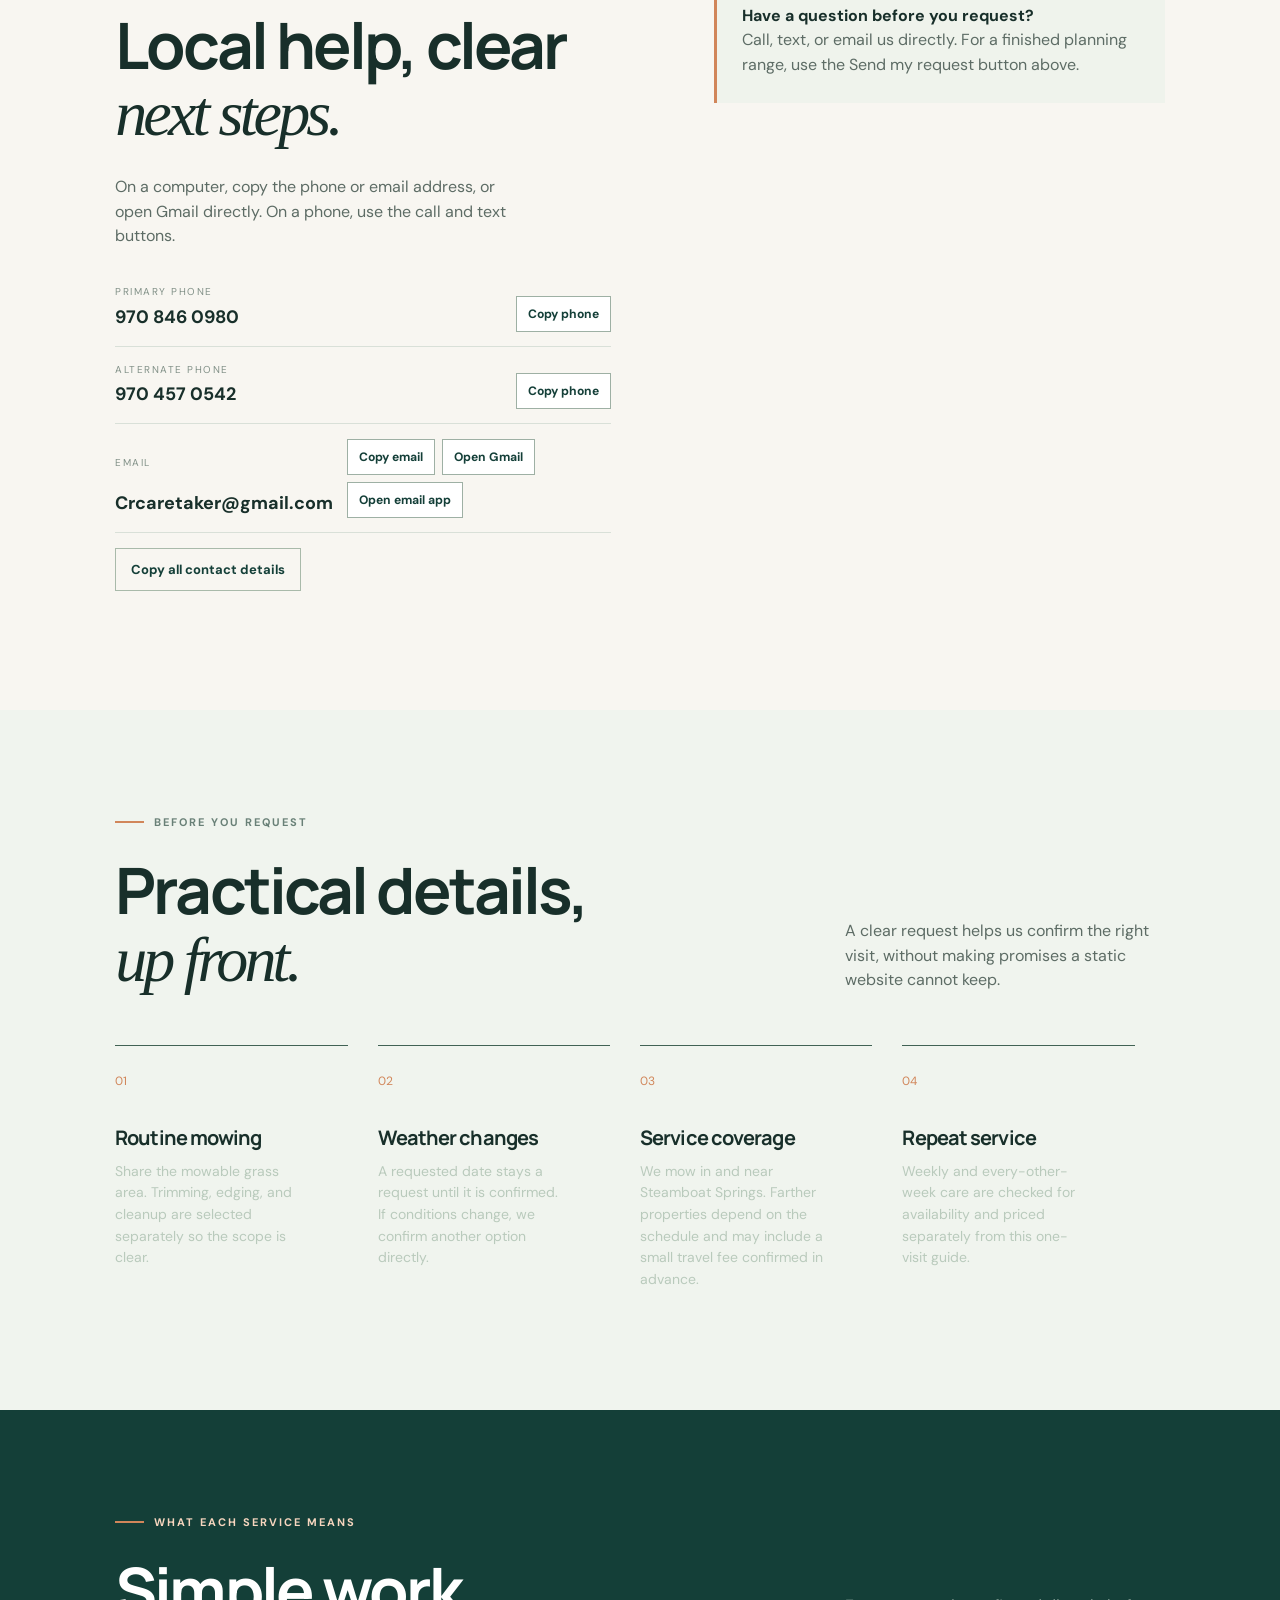
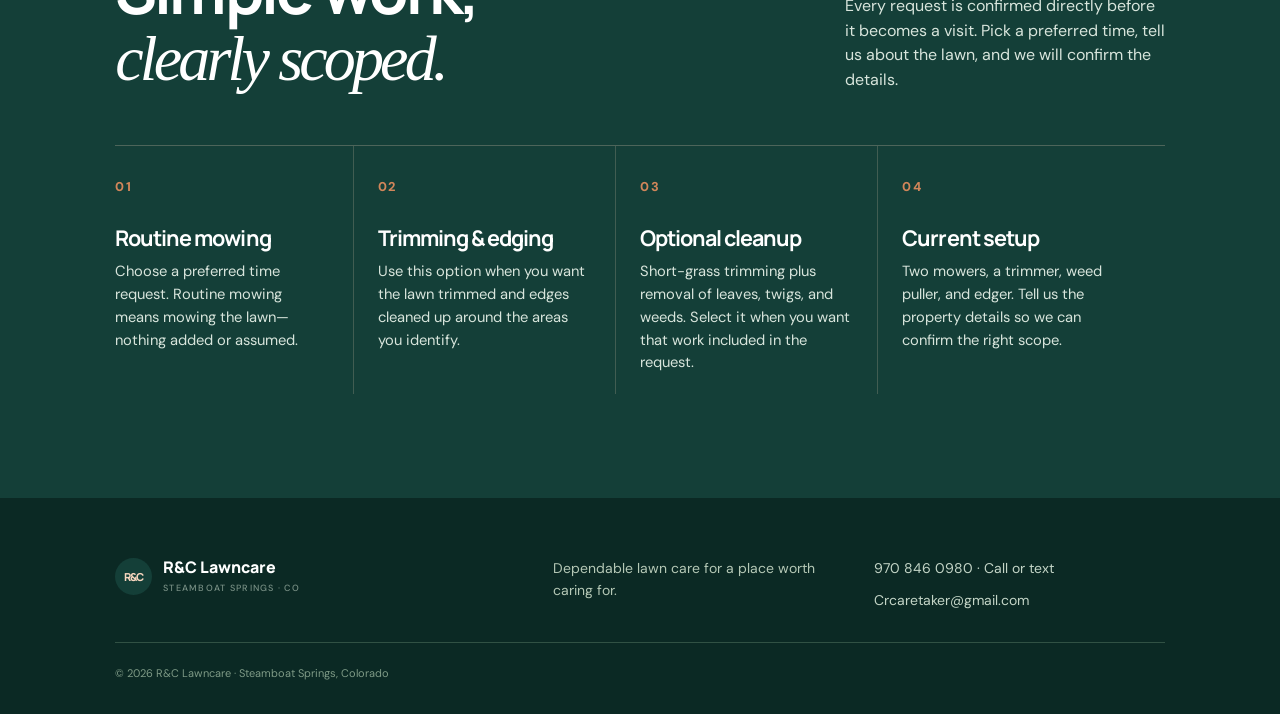
==== commit e1a7e0aa: "Rename website branding to R&C Lawncare, preserving email addresses" ====
--- a/index.html
+++ b/index.html
@@ -5,7 +5,7 @@
   <meta name="viewport" content="width=device-width, initial-scale=1.0" />
   <meta name="description" content="Local lawn mowing with optional trimming, edging, and light yard cleanup in Steamboat Springs, Colorado." />
   <link rel="canonical" href="https://koderpro001.github.io/cr-caretaker-website/" />
-  <meta property="og:title" content="C.R. Caretaker | Lawn care in Steamboat Springs" />
+  <meta property="og:title" content="R&amp;C Lawncare | Lawn care in Steamboat Springs" />
   <meta property="og:description" content="One-time lawn mowing, trimming, edging, and cleanup requests in Steamboat Springs, Colorado." />
   <meta property="og:type" content="website" />
   <meta property="og:url" content="https://koderpro001.github.io/cr-caretaker-website/" />
@@ -13,7 +13,7 @@
   <meta name="twitter:card" content="summary_large_image" />
   <meta name="robots" content="index, follow" />
   <meta name="theme-color" content="#123c32" />
-  <title>C.R. Caretaker | Lawn care in Steamboat Springs</title>
+  <title>R&amp;C Lawncare | Lawn care in Steamboat Springs</title>
   <link rel="icon" href="favicon.svg" type="image/svg+xml" />
   <link rel="preconnect" href="https://fonts.googleapis.com">
   <link rel="preconnect" href="https://fonts.gstatic.com" crossorigin>
@@ -22,13 +22,13 @@
   <link rel="stylesheet" href="overrides.css?v=20260912a" />
   <link rel="stylesheet" href="refine.css?v=20260916j" />
   <script type="application/ld+json">
-  {"@context":"https://schema.org","@type":"LocalBusiness","@id":"https://koderpro001.github.io/cr-caretaker-website/#business","name":"C.R. Caretaker","description":"Local lawn mowing with optional trimming, edging, and light cleanup of leaves, twigs, and weeds in Steamboat Springs, Colorado.","url":"https://koderpro001.github.io/cr-caretaker-website/","telephone":["+1-970-846-0980","+1-970-457-0542"],"email":"Crcaretaker@gmail.com","areaServed":{"@type":"City","name":"Steamboat Springs","address":{"@type":"PostalAddress","addressLocality":"Steamboat Springs","addressRegion":"CO","addressCountry":"US"}},"serviceType":["Lawn mowing","Grass trimming and edging","Light yard cleanup"]}
+  {"@context":"https://schema.org","@type":"LocalBusiness","@id":"https://koderpro001.github.io/cr-caretaker-website/#business","name":"R&C Lawncare","description":"Local lawn mowing with optional trimming, edging, and light cleanup of leaves, twigs, and weeds in Steamboat Springs, Colorado.","url":"https://koderpro001.github.io/cr-caretaker-website/","telephone":["+1-970-846-0980","+1-970-457-0542"],"email":"Crcaretaker@gmail.com","areaServed":{"@type":"City","name":"Steamboat Springs","address":{"@type":"PostalAddress","addressLocality":"Steamboat Springs","addressRegion":"CO","addressCountry":"US"}},"serviceType":["Lawn mowing","Grass trimming and edging","Light yard cleanup"]}
   </script>
 </head>
 <body>
   <a class="skip-link" href="#main-content">Skip to main content</a>
   <header class="site-header">
-    <a class="brand" href="#top" aria-label="C.R. Caretaker home"><span class="brand-mark">CR</span><span>C.R. Caretaker<small>STEAMBOAT SPRINGS · CO</small></span></a>
+    <a class="brand" href="#top" aria-label="R&amp;C Lawncare home"><span class="brand-mark">R&amp;C</span><span>R&amp;C Lawncare<small>STEAMBOAT SPRINGS · CO</small></span></a>
     <nav id="site-navigation" aria-label="Main navigation"><a href="#services">Services</a><a href="#about">About</a><a href="#area">Service area</a><a href="#contact">Contact</a></nav>
     <div class="header-actions desktop-contact-summary"><span><small>LOCAL LAWN CARE</small><strong>Steamboat Springs, CO</strong></span><a class="header-link" href="#booking">Plan a visit <span>↓</span></a></div>
     <button class="menu-toggle" aria-label="Open menu" aria-controls="site-navigation" aria-expanded="false">☰</button>
@@ -58,20 +58,20 @@
       <article class="service-card"><div class="service-number">04</div><div class="service-icon">＋</div><h3>Optional cleanup</h3><p>A short-grass trim plus removal of leaves, twigs, and weeds when requested.</p><a href="#contact">Get a quote <span>↗</span></a></article>
     </div></section>
 
-    <section class="quality section"><div class="quality-mark"><span>CR</span><p>ONE VISIT.<br>CLEAR SCOPE.</p><small>STEAMBOAT SPRINGS, CO</small></div><div class="quality-copy"><p class="eyebrow"><span></span> The C.R. approach</p><h2>Choose the work you need—<em>nothing added or assumed.</em></h2><p>Routine mowing is the starting point. Trimming, edging, and cleanup stay separate so the request and planning range match what you actually want.</p><div class="benefit-list"><span>01 <b>Routine lawn mowing</b></span><span>02 <b>Optional trimming and edging</b></span><span>03 <b>Optional leaves, twigs, and weeds cleanup</b></span></div></div></section>
+    <section class="quality section"><div class="quality-mark"><span>R&amp;C</span><p>ONE VISIT.<br>CLEAR SCOPE.</p><small>STEAMBOAT SPRINGS, CO</small></div><div class="quality-copy"><p class="eyebrow"><span></span> The R&amp;C Lawncare approach</p><h2>Choose the work you need—<em>nothing added or assumed.</em></h2><p>Routine mowing is the starting point. Trimming, edging, and cleanup stay separate so the request and planning range match what you actually want.</p><div class="benefit-list"><span>01 <b>Routine lawn mowing</b></span><span>02 <b>Optional trimming and edging</b></span><span>03 <b>Optional leaves, twigs, and weeds cleanup</b></span></div></div></section>
 
     <section class="process section"><div class="section-heading"><div><p class="eyebrow"><span></span> Simple from the start</p><h2>Four easy steps<br>to a <em>better yard.</em></h2></div></div><div class="steps"><div><span>01</span><h3>Say hello</h3><p>Call or text us with a few details about your property.</p></div><div><span>02</span><h3>Tell us what you need</h3><p>We’ll learn about your lawn, cleanup, or maintenance request.</p></div><div><span>03</span><h3>Get a free quote</h3><p>Receive clear, no-obligation pricing before work begins.</p></div><div><span>04</span><h3>Enjoy the result</h3><p>We show up, do careful work, and leave things looking great.</p></div></div></section>
 
     <section class="area section" id="area"><div><p class="eyebrow light"><span></span> Proudly local</p><h2>Rooted in<br><em>Steamboat Springs.</em></h2></div><div><p>We provide lawn mowing in and near Steamboat Springs, Colorado.</p><p class="area-note">Properties farther from town are considered only when the schedule allows and may have a small travel fee. We always confirm any fee before booking.</p><a class="area-link" href="#booking">Check your preferred day <span>→</span></a></div></section>
 
-    <section class="booking section" id="booking"><div class="booking-intro"><p class="eyebrow"><span></span> Yard estimate assistant</p><h2>Start with a<br><em>practical range.</em></h2><p>Most customers need one mow first. Answer a few property questions for a planning range, then choose a day and start time for us to confirm.</p><div class="market-guide"><span>HOW THE RANGE WORKS</span><p>The assistant uses mowable grass area, slope, obstacles, grass condition, and visit frequency. It is a planning tool—not an automatic booking or final price.</p></div><div class="photo-guidance"><span>⌁</span><p><strong>Why add yard photos?</strong><br>Photos help us review visible slope, gates, obstacles, edging, and grass condition for a more accurate final quote. They cannot reliably measure square footage from one image.</p></div></div><form class="booking-form" id="booking-form" novalidate><div class="booking-step"><span>01</span><div><h3>Tell the assistant about the lawn</h3><p>Use exact mowable square footage when you know it, or enter approximate lawn dimensions.</p></div></div><fieldset><legend>How do you know the lawn size?</legend><div class="choice-row"><label><input type="radio" name="size-method" value="sqft" checked><span>I know the square feet</span></label><label><input type="radio" name="size-method" value="dimensions"><span>Help me calculate it</span></label></div></fieldset><div id="sqft-fields"><label>Mowable grass area <input name="sqft" type="number" min="250" max="100000" inputmode="numeric" placeholder="Example: 2,800"><small>Measure only grass—not the home, driveway, deck, or large planting beds.</small></label></div><div id="dimension-fields" class="dimension-fields" hidden><label>Approximate length (feet)<input name="length" type="number" min="10" max="1000" inputmode="decimal" placeholder="Example: 70"></label><label>Approximate width (feet)<input name="width" type="number" min="10" max="1000" inputmode="decimal" placeholder="Example: 40"></label><small>The assistant multiplies length × width. For irregular lawns, split the yard into rectangles and use the combined area when possible.</small></div><fieldset><legend>What are you planning?</legend><div class="choice-row"><label><input type="radio" name="service" value="one-time" checked><span>One-time mowing</span></label><label><input type="radio" name="service" value="weekly"><span>Weekly mowing</span></label><label><input type="radio" name="service" value="biweekly"><span>Every other week</span></label></div></fieldset><fieldset><legend>How sloped is the mowable lawn?</legend><div class="choice-row"><label><input type="radio" name="terrain" value="flat" checked><span>Mostly flat</span></label><label><input type="radio" name="terrain" value="mixed"><span>Some slope</span></label><label><input type="radio" name="terrain" value="steep"><span>Steep / uneven</span></label></div></fieldset><fieldset><legend>How many obstacles need mowing or trimming around?</legend><div class="choice-row"><label><input type="radio" name="obstacles" value="few" checked><span>Few</span></label><label><input type="radio" name="obstacles" value="some"><span>Several</span></label><label><input type="radio" name="obstacles" value="many"><span>Many / tight access</span></label></div></fieldset><fieldset><legend>Current grass condition</legend><div class="choice-row"><label><input type="radio" name="condition" value="maintained" checked><span>Maintained</span></label><label><input type="radio" name="condition" value="tall"><span>Tall</span></label><label><input type="radio" name="condition" value="overgrown"><span>Overgrown</span></label></div></fieldset><fieldset><legend>Include anything else?</legend><div class="check-row"><label><input type="checkbox" name="trim"> Trimming & edging</label><label><input type="checkbox" name="cleanup"> Optional cleanup: short-grass trim plus leaves, twigs, and weeds</label></div></fieldset><label class="photo-upload">Add photos for a more accurate final quote <input id="yard-photos" type="file" accept="image/jpeg,image/png,image/webp,image/heic,image/heif" multiple><span class="upload-box">＋ <b>Select yard photos</b><small>Up to 6 · preview only</small></span></label><p class="photo-helper">Helpful photos show the full lawn, steep areas, gates, obstacles, and overgrowth. Photos remain on this device; after the request is prepared, attach them to your text or email for our review.</p><div id="photo-preview" class="photo-preview" aria-live="polite"></div><div class="booking-step"><span>02</span><div><h3>Choose a day and start time</h3><p>Start times are intentionally three hours apart to leave room for mowing and travel.</p></div></div><div class="schedule-picker"><div class="schedule-selection"><div class="selected-date"><small>YOUR DATE</small><strong id="selected-date-label">Choose a day</strong><span id="selected-date-subtitle">Select a specific date to see open times.</span></div><button type="button" id="open-calendar" class="open-calendar" aria-expanded="false" aria-controls="availability-calendar">Open calendar <span>↗</span></button><label class="time-select"><span>START TIME</span><select name="time" id="preferred-time" disabled><option value="">Choose a date first</option></select></label></div><p id="availability-message" class="availability-message" aria-live="polite">Open the full calendar to see date availability.</p><div class="availability-calendar" id="availability-calendar" aria-label="Preferred mowing date calendar" hidden><div class="calendar-toolbar"><button type="button" id="calendar-prev" aria-label="Show previous month">←</button><strong id="calendar-month"></strong><button type="button" id="calendar-next" aria-label="Show next month">→</button><button type="button" id="close-calendar" class="calendar-close" aria-label="Close calendar">×</button></div><div class="calendar-weekdays" aria-hidden="true"><span>Sun</span><span>Mon</span><span>Tue</span><span>Wed</span><span>Thu</span><span>Fri</span><span>Sat</span></div><div class="calendar-days" id="calendar-days"></div><div class="calendar-legend"><span><i class="legend-available"></i>Available</span><span><i class="legend-selected"></i>Selected</span><span><i class="legend-unavailable"></i>Unavailable</span></div><p id="calendar-status" class="calendar-status" aria-live="polite">Choose a specific available date.</p></div><input name="date" id="preferred-date" type="hidden"></div><div class="service-area-notice"><strong>Steamboat-area mowing only</strong><p>We serve Steamboat Springs and nearby properties. A property farther from town may have a small travel fee, always disclosed before you confirm.</p></div><button class="button" type="submit">Calculate my planning range <span>↘</span></button><p class="form-note">Unavailable dates and start times are posted by C.R. Caretaker. Your selection is a request—not a reservation—until we confirm the property, route, and final quote.</p></form><aside class="request-result" id="request-result" hidden><div class="result-top"><span class="eyebrow"><span></span> YOUR PLANNING RANGE</span><button type="button" class="result-close" aria-label="Close estimate">×</button></div><strong class="result-price">$—</strong><p class="result-copy" id="result-copy">Your planning guide will appear here.</p><div class="result-details" id="result-details"></div><div class="result-actions"><button class="copy-estimate" type="button">Copy request</button><a class="handoff-action mobile-handoff" id="text-request" href="sms:+19708460980">Text on a phone</a><a class="handoff-action handoff-email" id="email-request" href="mailto:Crcaretaker@gmail.com">Open email app</a><a class="handoff-action handoff-gmail" id="gmail-request" href="https://mail.google.com/mail/?view=cm&amp;fs=1&amp;to=Crcaretaker%40gmail.com" target="_blank" rel="noopener">Open Gmail</a></div><p class="copy-status" role="status"></p><div class="assistant-panel"><p class="assistant-kicker">ASK THE QUOTE ASSISTANT</p><div id="assistant-answer" class="assistant-answer" aria-live="polite">Ask why the range changed, what photos help, what mowing includes, or how slope affects the estimate.</div><div class="assistant-controls"><label for="assistant-question">Question about your estimate</label><input id="assistant-question" type="text" maxlength="180" placeholder="Example: Why does a steep yard cost more?"><button id="ask-assistant" type="button">Ask</button></div><p class="assistant-note">This on-device assistant explains the estimator. It does not analyze photos or replace the owner’s final review.</p></div></aside></section>
+    <section class="booking section" id="booking"><div class="booking-intro"><p class="eyebrow"><span></span> Yard estimate assistant</p><h2>Start with a<br><em>practical range.</em></h2><p>Most customers need one mow first. Answer a few property questions for a planning range, then choose a day and start time for us to confirm.</p><div class="market-guide"><span>HOW THE RANGE WORKS</span><p>The assistant uses mowable grass area, slope, obstacles, grass condition, and visit frequency. It is a planning tool—not an automatic booking or final price.</p></div><div class="photo-guidance"><span>⌁</span><p><strong>Why add yard photos?</strong><br>Photos help us review visible slope, gates, obstacles, edging, and grass condition for a more accurate final quote. They cannot reliably measure square footage from one image.</p></div></div><form class="booking-form" id="booking-form" novalidate><div class="booking-step"><span>01</span><div><h3>Tell the assistant about the lawn</h3><p>Use exact mowable square footage when you know it, or enter approximate lawn dimensions.</p></div></div><fieldset><legend>How do you know the lawn size?</legend><div class="choice-row"><label><input type="radio" name="size-method" value="sqft" checked><span>I know the square feet</span></label><label><input type="radio" name="size-method" value="dimensions"><span>Help me calculate it</span></label></div></fieldset><div id="sqft-fields"><label>Mowable grass area <input name="sqft" type="number" min="250" max="100000" inputmode="numeric" placeholder="Example: 2,800"><small>Measure only grass—not the home, driveway, deck, or large planting beds.</small></label></div><div id="dimension-fields" class="dimension-fields" hidden><label>Approximate length (feet)<input name="length" type="number" min="10" max="1000" inputmode="decimal" placeholder="Example: 70"></label><label>Approximate width (feet)<input name="width" type="number" min="10" max="1000" inputmode="decimal" placeholder="Example: 40"></label><small>The assistant multiplies length × width. For irregular lawns, split the yard into rectangles and use the combined area when possible.</small></div><fieldset><legend>What are you planning?</legend><div class="choice-row"><label><input type="radio" name="service" value="one-time" checked><span>One-time mowing</span></label><label><input type="radio" name="service" value="weekly"><span>Weekly mowing</span></label><label><input type="radio" name="service" value="biweekly"><span>Every other week</span></label></div></fieldset><fieldset><legend>How sloped is the mowable lawn?</legend><div class="choice-row"><label><input type="radio" name="terrain" value="flat" checked><span>Mostly flat</span></label><label><input type="radio" name="terrain" value="mixed"><span>Some slope</span></label><label><input type="radio" name="terrain" value="steep"><span>Steep / uneven</span></label></div></fieldset><fieldset><legend>How many obstacles need mowing or trimming around?</legend><div class="choice-row"><label><input type="radio" name="obstacles" value="few" checked><span>Few</span></label><label><input type="radio" name="obstacles" value="some"><span>Several</span></label><label><input type="radio" name="obstacles" value="many"><span>Many / tight access</span></label></div></fieldset><fieldset><legend>Current grass condition</legend><div class="choice-row"><label><input type="radio" name="condition" value="maintained" checked><span>Maintained</span></label><label><input type="radio" name="condition" value="tall"><span>Tall</span></label><label><input type="radio" name="condition" value="overgrown"><span>Overgrown</span></label></div></fieldset><fieldset><legend>Include anything else?</legend><div class="check-row"><label><input type="checkbox" name="trim"> Trimming & edging</label><label><input type="checkbox" name="cleanup"> Optional cleanup: short-grass trim plus leaves, twigs, and weeds</label></div></fieldset><label class="photo-upload">Add photos for a more accurate final quote <input id="yard-photos" type="file" accept="image/jpeg,image/png,image/webp,image/heic,image/heif" multiple><span class="upload-box">＋ <b>Select yard photos</b><small>Up to 6 · preview only</small></span></label><p class="photo-helper">Helpful photos show the full lawn, steep areas, gates, obstacles, and overgrowth. Photos remain on this device; after the request is prepared, attach them to your text or email for our review.</p><div id="photo-preview" class="photo-preview" aria-live="polite"></div><div class="booking-step"><span>02</span><div><h3>Choose a day and start time</h3><p>Start times are intentionally three hours apart to leave room for mowing and travel.</p></div></div><div class="schedule-picker"><div class="schedule-selection"><div class="selected-date"><small>YOUR DATE</small><strong id="selected-date-label">Choose a day</strong><span id="selected-date-subtitle">Select a specific date to see open times.</span></div><button type="button" id="open-calendar" class="open-calendar" aria-expanded="false" aria-controls="availability-calendar">Open calendar <span>↗</span></button><label class="time-select"><span>START TIME</span><select name="time" id="preferred-time" disabled><option value="">Choose a date first</option></select></label></div><p id="availability-message" class="availability-message" aria-live="polite">Open the full calendar to see date availability.</p><div class="availability-calendar" id="availability-calendar" aria-label="Preferred mowing date calendar" hidden><div class="calendar-toolbar"><button type="button" id="calendar-prev" aria-label="Show previous month">←</button><strong id="calendar-month"></strong><button type="button" id="calendar-next" aria-label="Show next month">→</button><button type="button" id="close-calendar" class="calendar-close" aria-label="Close calendar">×</button></div><div class="calendar-weekdays" aria-hidden="true"><span>Sun</span><span>Mon</span><span>Tue</span><span>Wed</span><span>Thu</span><span>Fri</span><span>Sat</span></div><div class="calendar-days" id="calendar-days"></div><div class="calendar-legend"><span><i class="legend-available"></i>Available</span><span><i class="legend-selected"></i>Selected</span><span><i class="legend-unavailable"></i>Unavailable</span></div><p id="calendar-status" class="calendar-status" aria-live="polite">Choose a specific available date.</p></div><input name="date" id="preferred-date" type="hidden"></div><div class="service-area-notice"><strong>Steamboat-area mowing only</strong><p>We serve Steamboat Springs and nearby properties. A property farther from town may have a small travel fee, always disclosed before you confirm.</p></div><button class="button" type="submit">Calculate my planning range <span>↘</span></button><p class="form-note">Unavailable dates and start times are posted by R&amp;C Lawncare. Your selection is a request—not a reservation—until we confirm the property, route, and final quote.</p></form><aside class="request-result" id="request-result" hidden><div class="result-top"><span class="eyebrow"><span></span> YOUR PLANNING RANGE</span><button type="button" class="result-close" aria-label="Close estimate">×</button></div><strong class="result-price">$—</strong><p class="result-copy" id="result-copy">Your planning guide will appear here.</p><div class="result-details" id="result-details"></div><div class="result-actions"><button class="copy-estimate" type="button">Copy request</button><a class="handoff-action mobile-handoff" id="text-request" href="sms:+19708460980">Text on a phone</a><a class="handoff-action handoff-email" id="email-request" href="mailto:Crcaretaker@gmail.com">Open email app</a><a class="handoff-action handoff-gmail" id="gmail-request" href="https://mail.google.com/mail/?view=cm&amp;fs=1&amp;to=Crcaretaker%40gmail.com" target="_blank" rel="noopener">Open Gmail</a></div><p class="copy-status" role="status"></p><div class="assistant-panel"><p class="assistant-kicker">ASK THE QUOTE ASSISTANT</p><div id="assistant-answer" class="assistant-answer" aria-live="polite">Ask why the range changed, what photos help, what mowing includes, or how slope affects the estimate.</div><div class="assistant-controls"><label for="assistant-question">Question about your estimate</label><input id="assistant-question" type="text" maxlength="180" placeholder="Example: Why does a steep yard cost more?"><button id="ask-assistant" type="button">Ask</button></div><p class="assistant-note">This on-device assistant explains the estimator. It does not analyze photos or replace the owner’s final review.</p></div></aside></section>
 
     <section class="contact section" id="contact"><div class="contact-copy"><p class="eyebrow"><span></span> Get in touch</p><h2>Local help, clear<br><em>next steps.</em></h2><p>On a computer, copy the phone or email address, or open Gmail directly. On a phone, use the call and text buttons.</p><div class="desktop-contact-values"><div class="contact-value"><small>PRIMARY PHONE</small><strong>970 846 0980</strong><button type="button" class="copy-value" data-copy="970 846 0980">Copy phone</button></div><div class="contact-value"><small>ALTERNATE PHONE</small><strong>970 457 0542</strong><button type="button" class="copy-value" data-copy="970 457 0542">Copy phone</button></div><div class="contact-value"><small>EMAIL</small><strong>Crcaretaker@gmail.com</strong><div class="contact-buttons"><button type="button" class="copy-value" data-copy="Crcaretaker@gmail.com">Copy email</button><a href="https://mail.google.com/mail/?view=cm&amp;fs=1&amp;to=Crcaretaker%40gmail.com" target="_blank" rel="noopener">Open Gmail</a><a href="mailto:Crcaretaker@gmail.com">Open email app</a></div></div><button class="copy-contact" type="button">Copy all contact details</button><p class="contact-copy-status" role="status"></p></div><div class="mobile-contact-links"><a href="tel:+19708460980"><small>CALL</small><strong>970 846 0980</strong></a><a href="sms:+19708460980"><small>TEXT</small><strong>970 846 0980</strong></a><a href="mailto:Crcaretaker@gmail.com"><small>EMAIL</small><strong>Crcaretaker@gmail.com</strong></a></div></div><div class="contact-panel"><p><strong>Already built your request?</strong><br>Copy the request, then text or email it so we can confirm the date, time, and final quote.</p><a class="mobile-only-link" href="sms:+19708460980">Text your request <span>↗</span></a></div></section>
     <section class="section services" id="service-notes"><div class="section-heading"><div><p class="eyebrow"><span></span> Before you request</p><h2>Practical details,<br><em>up front.</em></h2></div><p>A clear request helps us confirm the right visit, without making promises a static website cannot keep.</p></div><div class="steps"><div><span>01</span><h3>Routine mowing</h3><p>Share the mowable grass area. Trimming, edging, and cleanup are selected separately so the scope is clear.</p></div><div><span>02</span><h3>Weather changes</h3><p>A requested date stays a request until it is confirmed. If conditions change, we confirm another option directly.</p></div><div><span>03</span><h3>Service coverage</h3><p>We mow in and near Steamboat Springs. Farther properties depend on the schedule and may include a small travel fee confirmed in advance.</p></div><div><span>04</span><h3>Repeat service</h3><p>Weekly and every-other-week care are checked for availability and priced separately from this one-visit guide.</p></div></div></section>
     <section class="section service-facts" id="service-facts"><div class="section-heading"><div><p class="eyebrow"><span></span> What each service means</p><h2>Simple work,<br><em>clearly scoped.</em></h2></div><p>Every request is confirmed directly before it becomes a visit. Pick a preferred time, tell us about the lawn, and we will confirm the details.</p></div><div class="facts-grid"><article><span>01</span><h3>Routine mowing</h3><p>Choose a preferred time request. Routine mowing means mowing the lawn—nothing added or assumed.</p></article><article><span>02</span><h3>Trimming &amp; edging</h3><p>Use this option when you want the lawn trimmed and edges cleaned up around the areas you identify.</p></article><article><span>03</span><h3>Optional cleanup</h3><p>Short-grass trimming plus removal of leaves, twigs, and weeds. Select it when you want that work included in the request.</p></article><article><span>04</span><h3>Current setup</h3><p>Two mowers, a trimmer, weed puller, and edger. Tell us the property details so we can confirm the right scope.</p></article></div></section>
   </main>
-  <footer class="site-footer"><a class="brand" href="#top"><span class="brand-mark">CR</span><span>C.R. Caretaker<small>STEAMBOAT SPRINGS · CO</small></span></a><p>Dependable lawn care for a place worth caring for.</p><div class="footer-contact-info"><span>970 846 0980 · Call or text</span><span>Crcaretaker@gmail.com</span></div><small>© 2026 C.R. Caretaker · Steamboat Springs, Colorado</small></footer>
+  <footer class="site-footer"><a class="brand" href="#top"><span class="brand-mark">R&amp;C</span><span>R&amp;C Lawncare<small>STEAMBOAT SPRINGS · CO</small></span></a><p>Dependable lawn care for a place worth caring for.</p><div class="footer-contact-info"><span>970 846 0980 · Call or text</span><span>Crcaretaker@gmail.com</span></div><small>© 2026 R&amp;C Lawncare · Steamboat Springs, Colorado</small></footer>
   <div class="mobile-bar"><a href="tel:+19708460980">☎ Call</a><a href="sms:+19708460980">▱ Text for a quote</a></div>
-  <script src="script.js?v=20260916j"></script>
+  <script src="script.js?v=20260916-brand"></script>
 </body>
 </html>
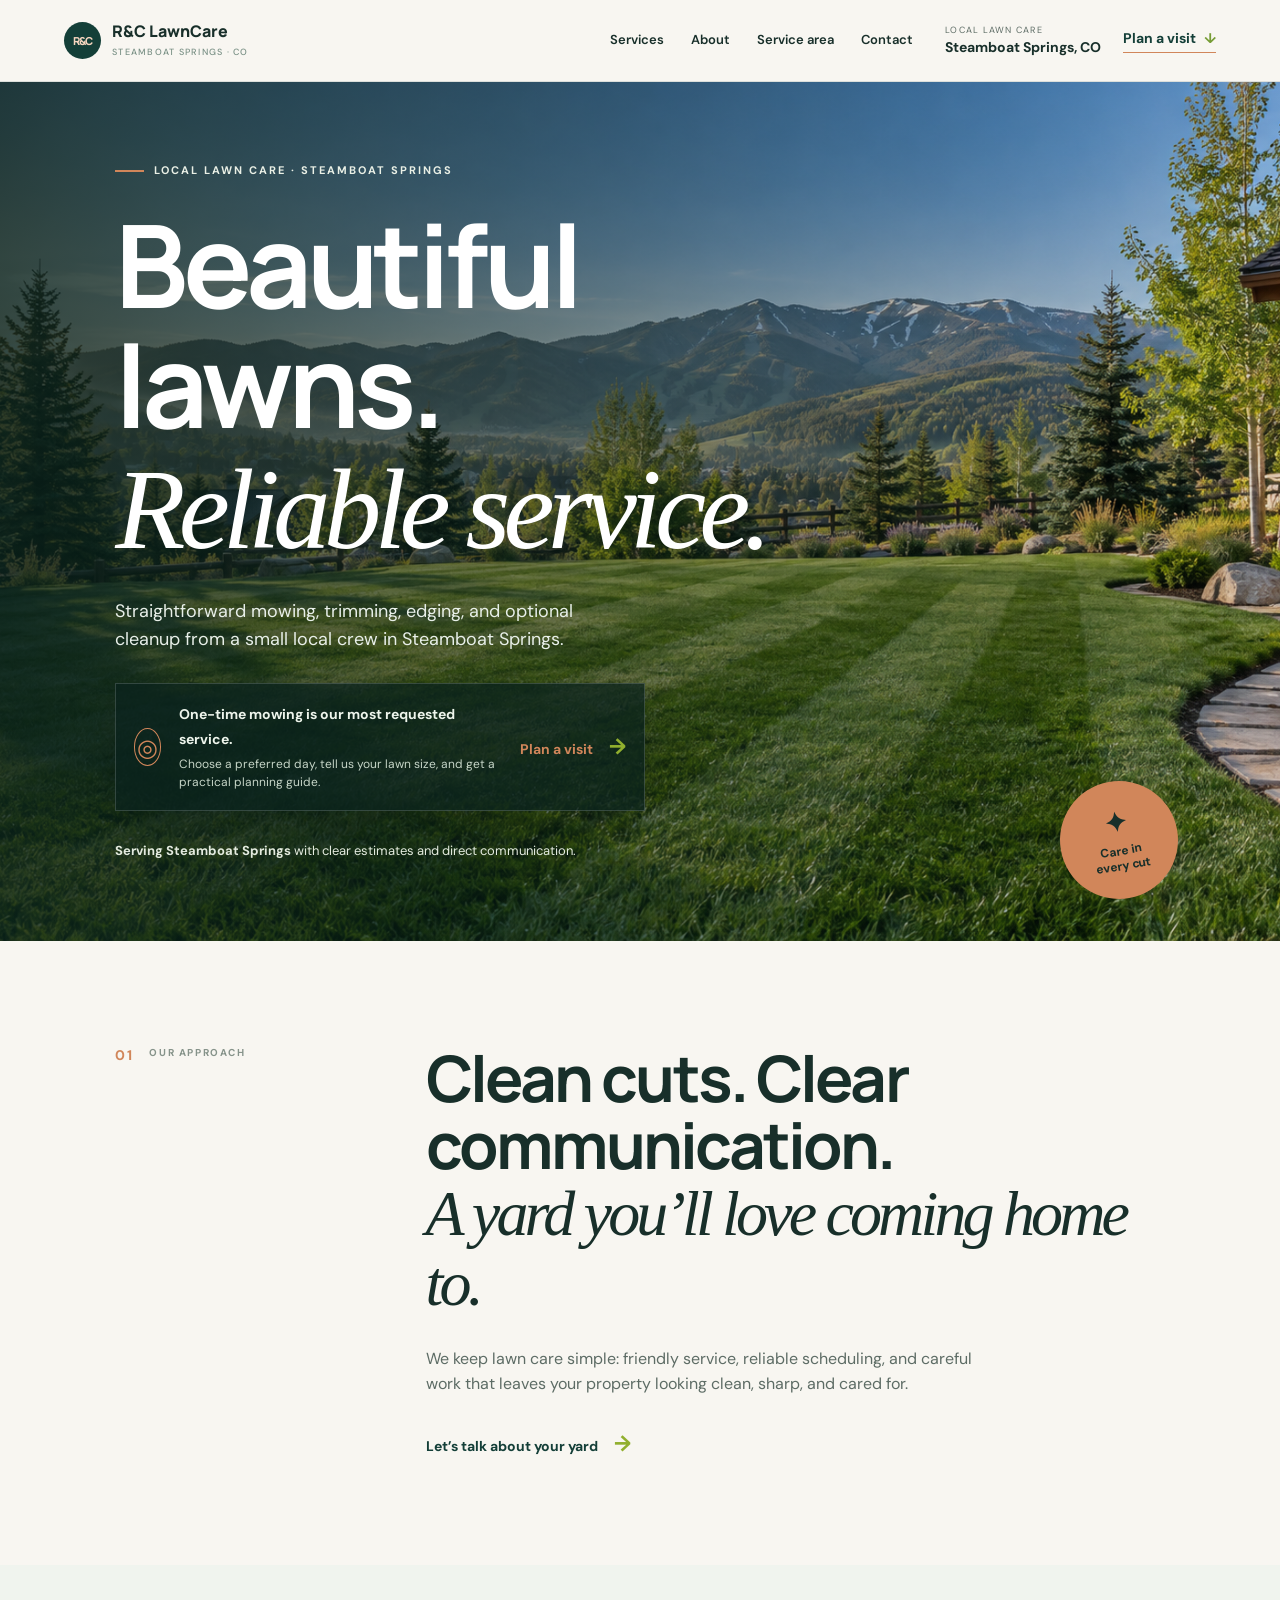
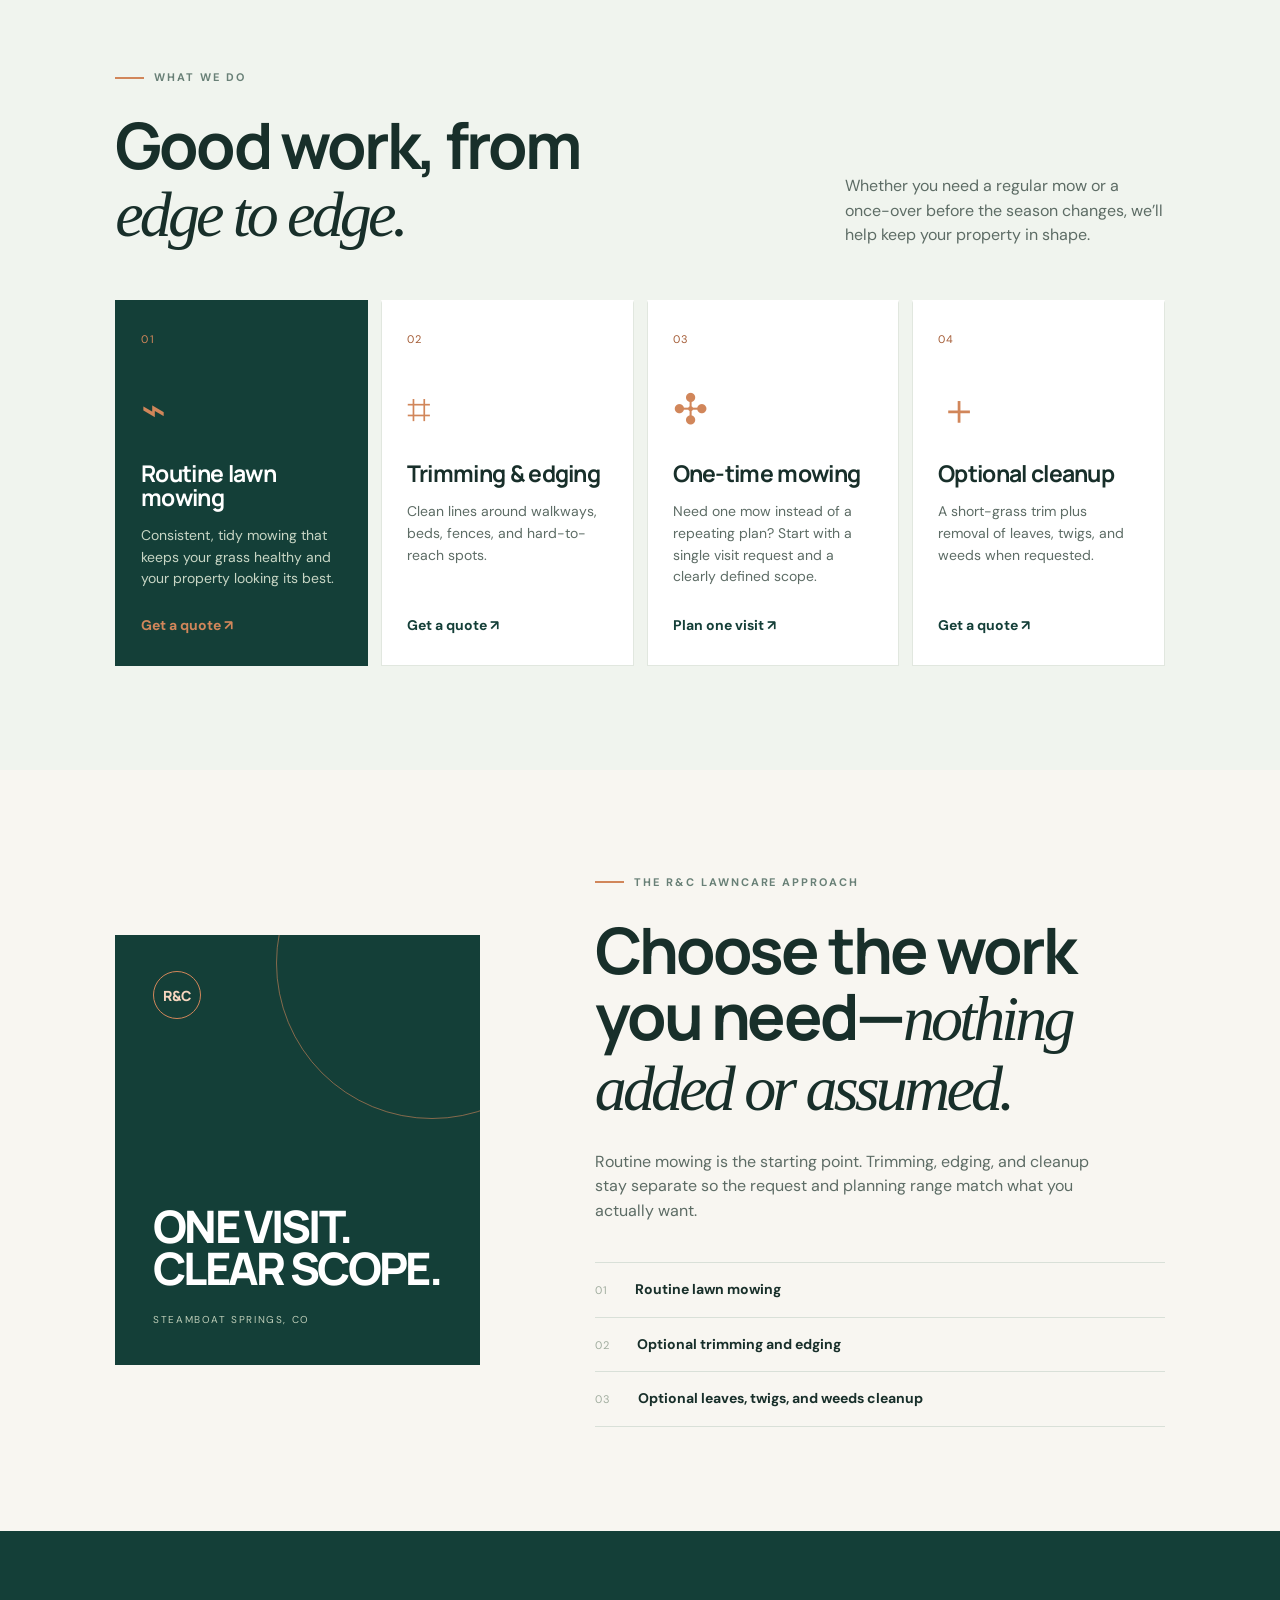
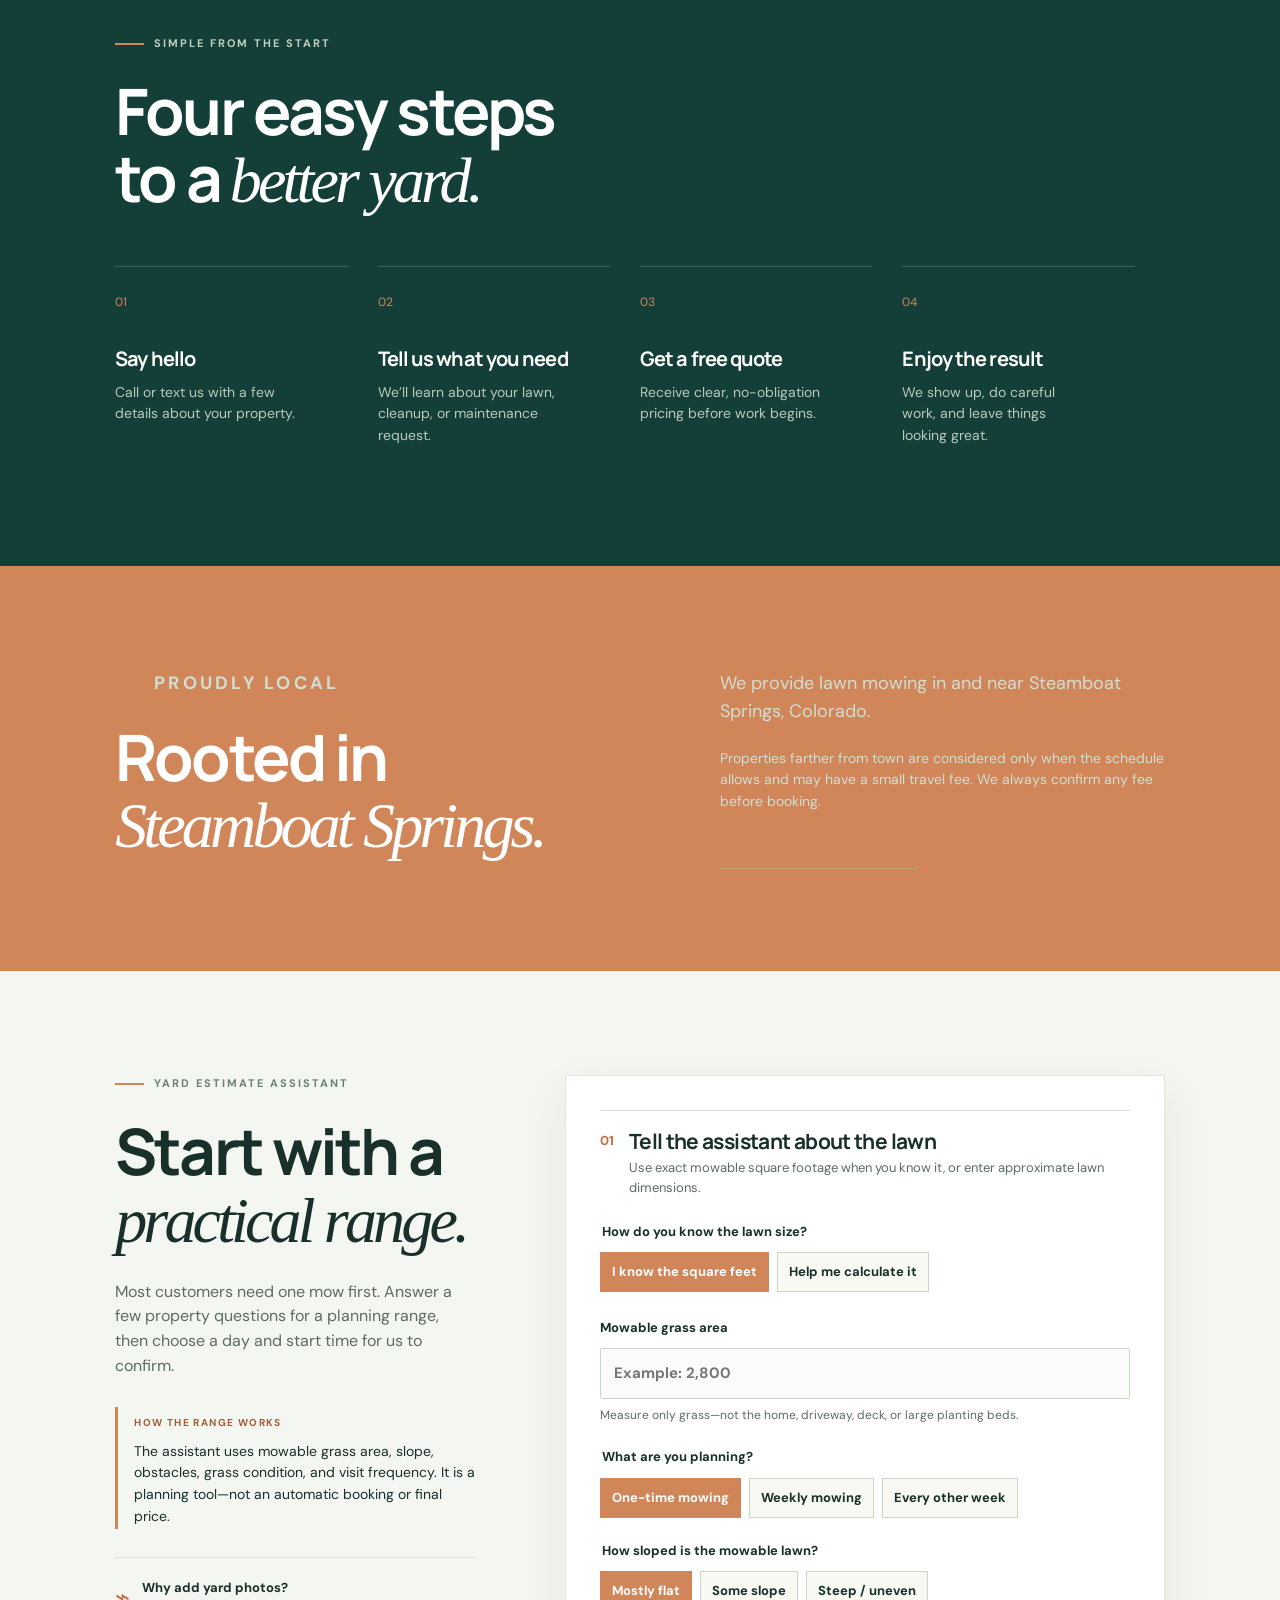
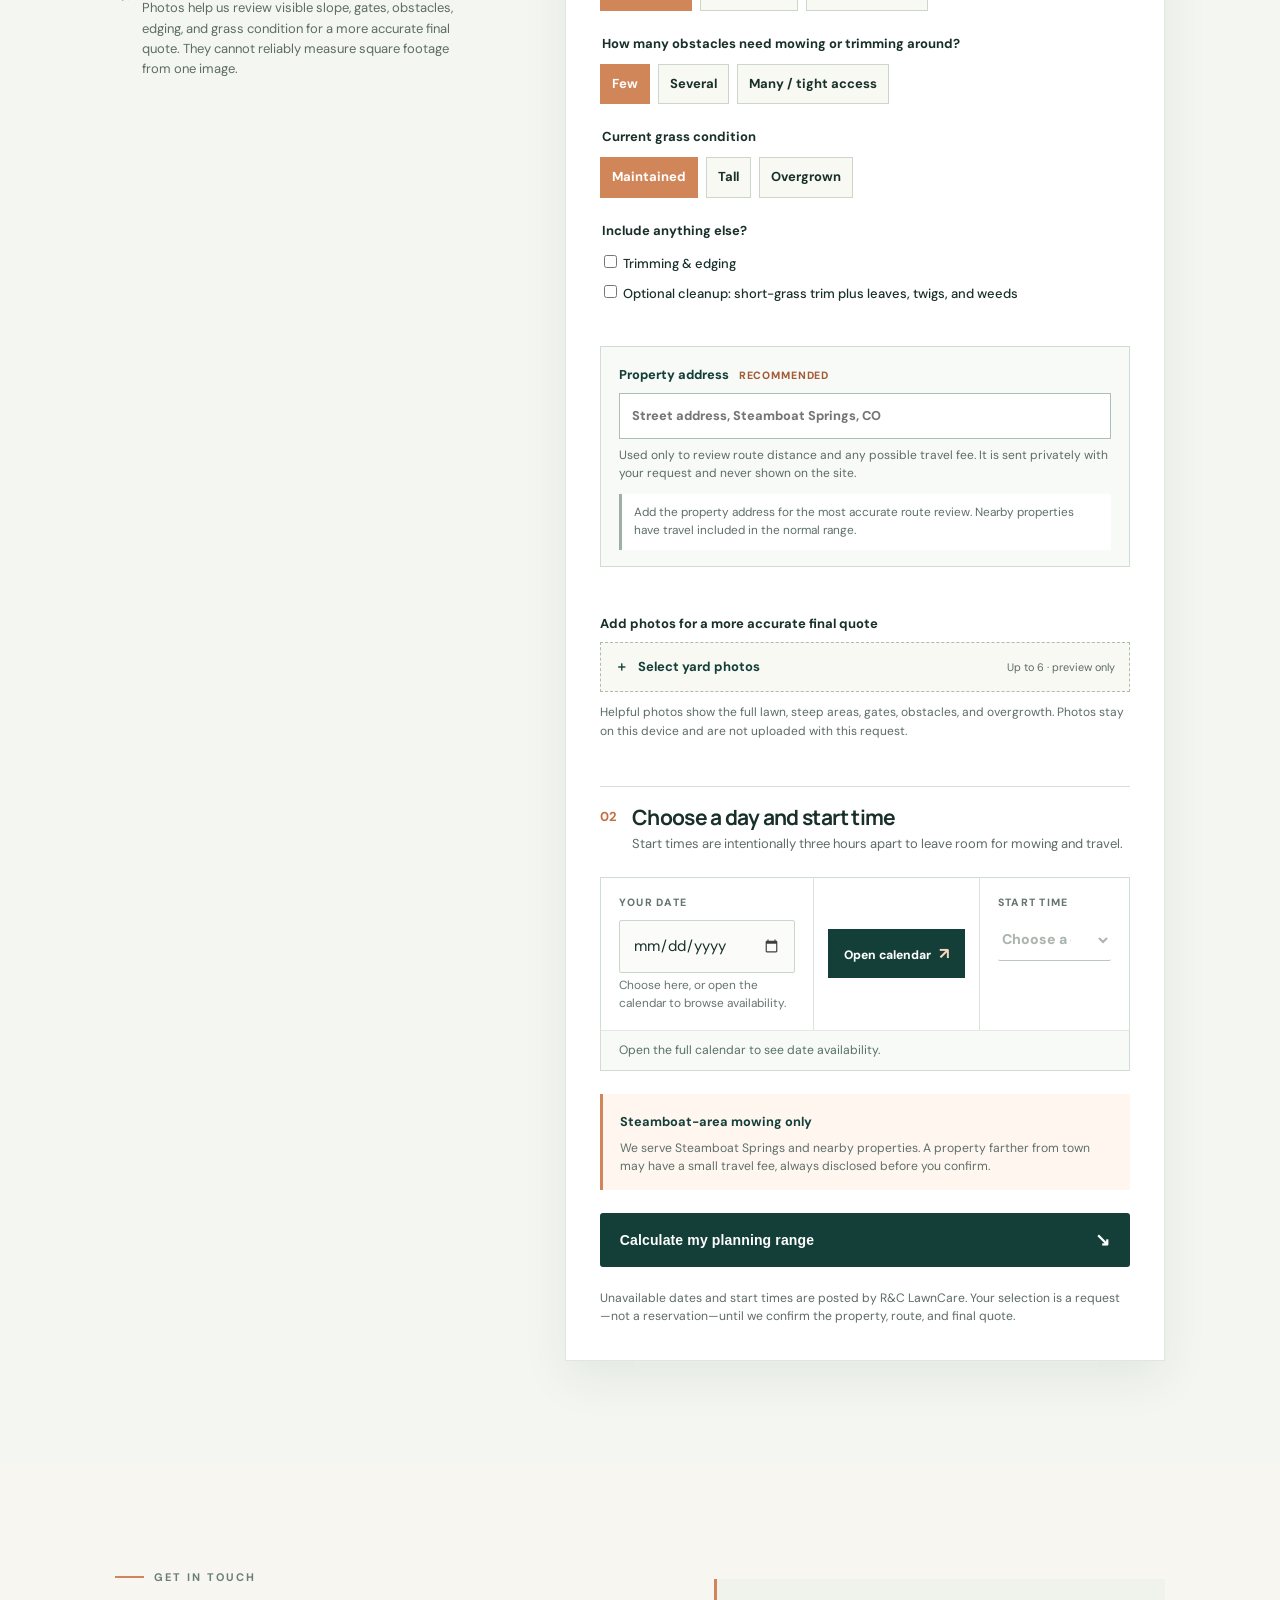
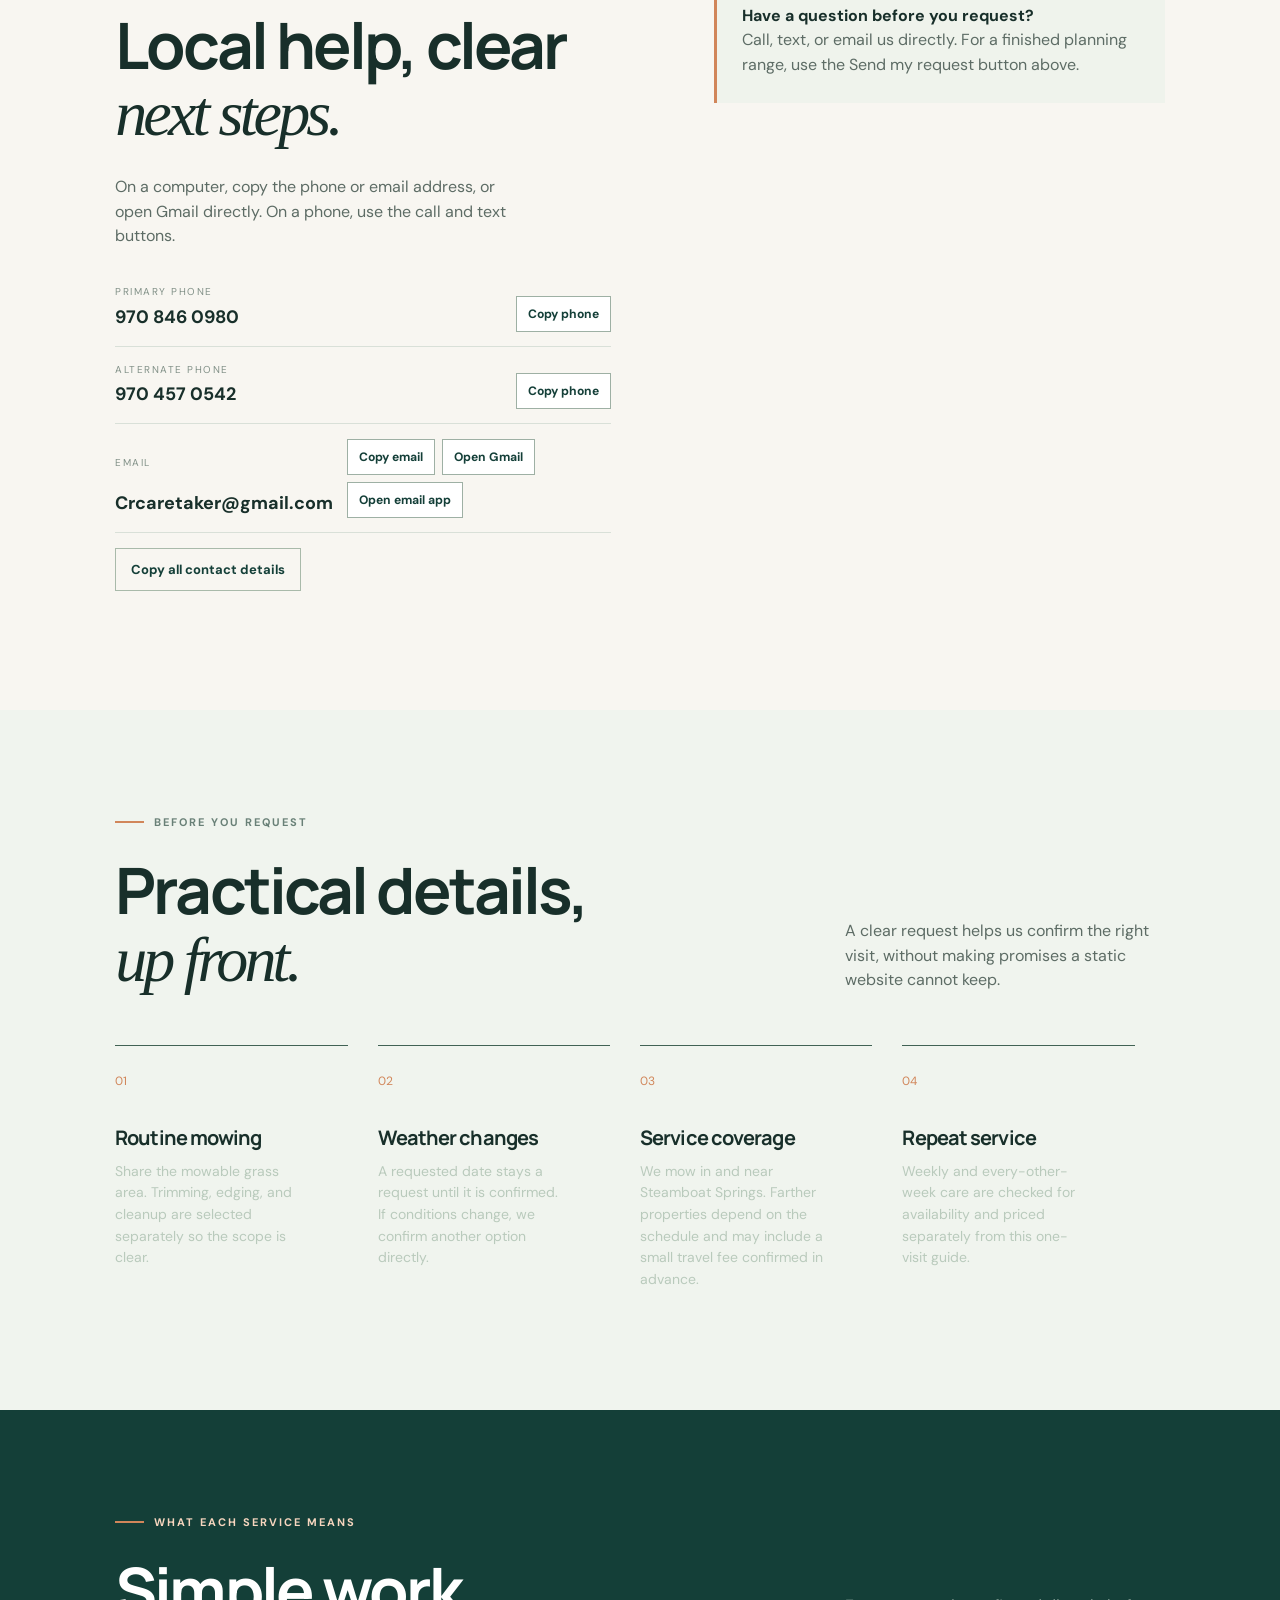
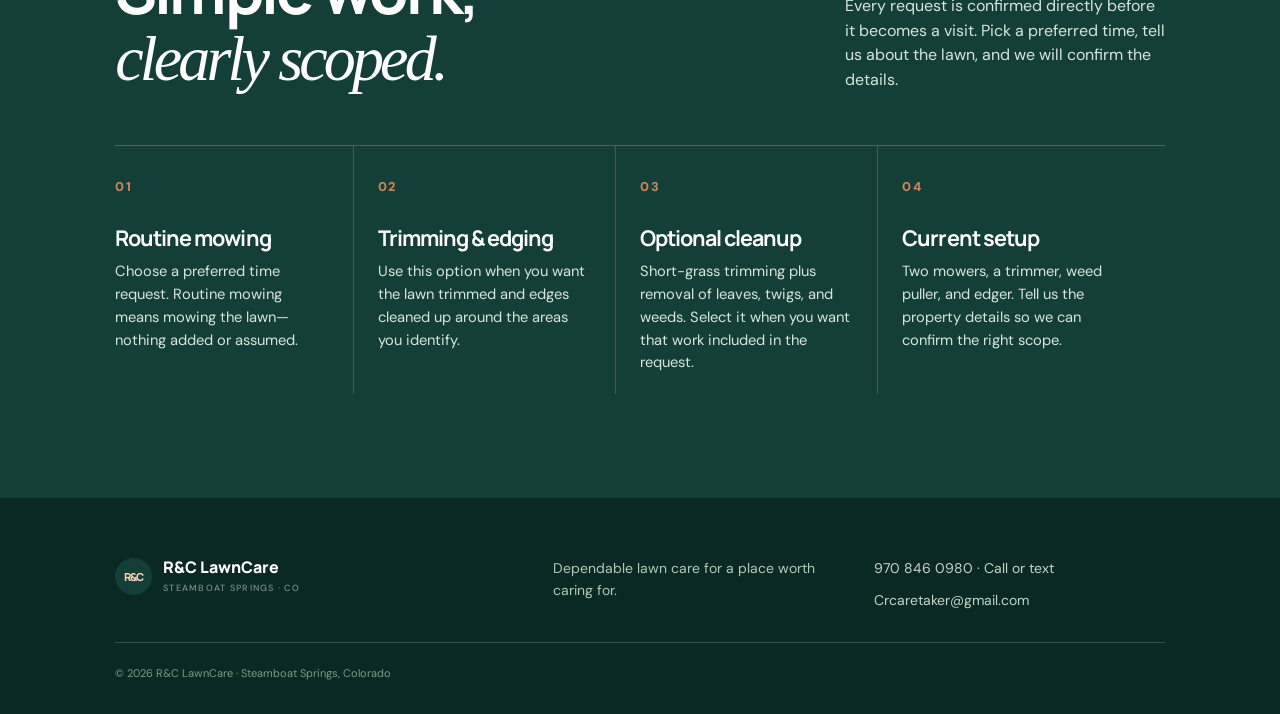
==== commit d522e063: "Rebrand page metadata and structured data to R&C LawnCare" ====
--- a/index.html
+++ b/index.html
@@ -3,17 +3,17 @@
 <head>
   <meta charset="UTF-8" />
   <meta name="viewport" content="width=device-width, initial-scale=1.0" />
-  <meta name="description" content="Local lawn mowing with optional trimming, edging, and light yard cleanup in Steamboat Springs, Colorado." />
-  <link rel="canonical" href="https://koderpro001.github.io/cr-caretaker-website/" />
-  <meta property="og:title" content="R&amp;C Lawncare | Lawn care in Steamboat Springs" />
-  <meta property="og:description" content="One-time lawn mowing, trimming, edging, and cleanup requests in Steamboat Springs, Colorado." />
+  <meta name="description" content="R&amp;C LawnCare provides local lawn mowing with optional trimming, edging, and light yard cleanup in Steamboat Springs, Colorado." />
+  <link rel="canonical" href="https://koderpro001.github.io/RC-LawnCare-website./" />
+  <meta property="og:title" content="R&amp;C LawnCare | Lawn care in Steamboat Springs" />
+  <meta property="og:description" content="R&amp;C LawnCare: one-time lawn mowing, trimming, edging, and cleanup requests in Steamboat Springs, Colorado." />
   <meta property="og:type" content="website" />
-  <meta property="og:url" content="https://koderpro001.github.io/cr-caretaker-website/" />
-  <meta property="og:image" content="https://koderpro001.github.io/cr-caretaker-website/hero-steamboat.png" />
+  <meta property="og:url" content="https://koderpro001.github.io/RC-LawnCare-website./" />
+  <meta property="og:image" content="https://koderpro001.github.io/RC-LawnCare-website./hero-steamboat.png" />
   <meta name="twitter:card" content="summary_large_image" />
   <meta name="robots" content="index, follow" />
   <meta name="theme-color" content="#123c32" />
-  <title>R&amp;C Lawncare | Lawn care in Steamboat Springs</title>
+  <title>R&amp;C LawnCare | Lawn care in Steamboat Springs</title>
   <link rel="icon" href="favicon.svg" type="image/svg+xml" />
   <link rel="preconnect" href="https://fonts.googleapis.com">
   <link rel="preconnect" href="https://fonts.gstatic.com" crossorigin>
@@ -22,13 +22,13 @@
   <link rel="stylesheet" href="overrides.css?v=20260912a" />
   <link rel="stylesheet" href="refine.css?v=20260916j" />
   <script type="application/ld+json">
-  {"@context":"https://schema.org","@type":"LocalBusiness","@id":"https://koderpro001.github.io/cr-caretaker-website/#business","name":"R&C Lawncare","description":"Local lawn mowing with optional trimming, edging, and light cleanup of leaves, twigs, and weeds in Steamboat Springs, Colorado.","url":"https://koderpro001.github.io/cr-caretaker-website/","telephone":["+1-970-846-0980","+1-970-457-0542"],"email":"Crcaretaker@gmail.com","areaServed":{"@type":"City","name":"Steamboat Springs","address":{"@type":"PostalAddress","addressLocality":"Steamboat Springs","addressRegion":"CO","addressCountry":"US"}},"serviceType":["Lawn mowing","Grass trimming and edging","Light yard cleanup"]}
+  {"@context":"https://schema.org","@type":"LocalBusiness","@id":"https://koderpro001.github.io/RC-LawnCare-website./#business","name":"R&C LawnCare","description":"Local lawn mowing with optional trimming, edging, and light cleanup of leaves, twigs, and weeds in Steamboat Springs, Colorado.","url":"https://koderpro001.github.io/RC-LawnCare-website./","telephone":["+1-970-846-0980","+1-970-457-0542"],"email":"Crcaretaker@gmail.com","areaServed":{"@type":"City","name":"Steamboat Springs","address":{"@type":"PostalAddress","addressLocality":"Steamboat Springs","addressRegion":"CO","addressCountry":"US"}},"serviceType":["Lawn mowing","Grass trimming and edging","Light yard cleanup"]}
   </script>
 </head>
 <body>
   <a class="skip-link" href="#main-content">Skip to main content</a>
   <header class="site-header">
-    <a class="brand" href="#top" aria-label="R&amp;C Lawncare home"><span class="brand-mark">R&amp;C</span><span>R&amp;C Lawncare<small>STEAMBOAT SPRINGS · CO</small></span></a>
+    <a class="brand" href="#top" aria-label="R&amp;C LawnCare home"><span class="brand-mark">R&amp;C</span><span>R&amp;C LawnCare<small>STEAMBOAT SPRINGS · CO</small></span></a>
     <nav id="site-navigation" aria-label="Main navigation"><a href="#services">Services</a><a href="#about">About</a><a href="#area">Service area</a><a href="#contact">Contact</a></nav>
     <div class="header-actions desktop-contact-summary"><span><small>LOCAL LAWN CARE</small><strong>Steamboat Springs, CO</strong></span><a class="header-link" href="#booking">Plan a visit <span>↓</span></a></div>
     <button class="menu-toggle" aria-label="Open menu" aria-controls="site-navigation" aria-expanded="false">☰</button>
@@ -58,19 +58,19 @@
       <article class="service-card"><div class="service-number">04</div><div class="service-icon">＋</div><h3>Optional cleanup</h3><p>A short-grass trim plus removal of leaves, twigs, and weeds when requested.</p><a href="#contact">Get a quote <span>↗</span></a></article>
     </div></section>
 
-    <section class="quality section"><div class="quality-mark"><span>R&amp;C</span><p>ONE VISIT.<br>CLEAR SCOPE.</p><small>STEAMBOAT SPRINGS, CO</small></div><div class="quality-copy"><p class="eyebrow"><span></span> The R&amp;C Lawncare approach</p><h2>Choose the work you need—<em>nothing added or assumed.</em></h2><p>Routine mowing is the starting point. Trimming, edging, and cleanup stay separate so the request and planning range match what you actually want.</p><div class="benefit-list"><span>01 <b>Routine lawn mowing</b></span><span>02 <b>Optional trimming and edging</b></span><span>03 <b>Optional leaves, twigs, and weeds cleanup</b></span></div></div></section>
+    <section class="quality section"><div class="quality-mark"><span>R&amp;C</span><p>ONE VISIT.<br>CLEAR SCOPE.</p><small>STEAMBOAT SPRINGS, CO</small></div><div class="quality-copy"><p class="eyebrow"><span></span> The R&amp;C LawnCare approach</p><h2>Choose the work you need—<em>nothing added or assumed.</em></h2><p>Routine mowing is the starting point. Trimming, edging, and cleanup stay separate so the request and planning range match what you actually want.</p><div class="benefit-list"><span>01 <b>Routine lawn mowing</b></span><span>02 <b>Optional trimming and edging</b></span><span>03 <b>Optional leaves, twigs, and weeds cleanup</b></span></div></div></section>
 
     <section class="process section"><div class="section-heading"><div><p class="eyebrow"><span></span> Simple from the start</p><h2>Four easy steps<br>to a <em>better yard.</em></h2></div></div><div class="steps"><div><span>01</span><h3>Say hello</h3><p>Call or text us with a few details about your property.</p></div><div><span>02</span><h3>Tell us what you need</h3><p>We’ll learn about your lawn, cleanup, or maintenance request.</p></div><div><span>03</span><h3>Get a free quote</h3><p>Receive clear, no-obligation pricing before work begins.</p></div><div><span>04</span><h3>Enjoy the result</h3><p>We show up, do careful work, and leave things looking great.</p></div></div></section>
 
     <section class="area section" id="area"><div><p class="eyebrow light"><span></span> Proudly local</p><h2>Rooted in<br><em>Steamboat Springs.</em></h2></div><div><p>We provide lawn mowing in and near Steamboat Springs, Colorado.</p><p class="area-note">Properties farther from town are considered only when the schedule allows and may have a small travel fee. We always confirm any fee before booking.</p><a class="area-link" href="#booking">Check your preferred day <span>→</span></a></div></section>
 
-    <section class="booking section" id="booking"><div class="booking-intro"><p class="eyebrow"><span></span> Yard estimate assistant</p><h2>Start with a<br><em>practical range.</em></h2><p>Most customers need one mow first. Answer a few property questions for a planning range, then choose a day and start time for us to confirm.</p><div class="market-guide"><span>HOW THE RANGE WORKS</span><p>The assistant uses mowable grass area, slope, obstacles, grass condition, and visit frequency. It is a planning tool—not an automatic booking or final price.</p></div><div class="photo-guidance"><span>⌁</span><p><strong>Why add yard photos?</strong><br>Photos help us review visible slope, gates, obstacles, edging, and grass condition for a more accurate final quote. They cannot reliably measure square footage from one image.</p></div></div><form class="booking-form" id="booking-form" novalidate><div class="booking-step"><span>01</span><div><h3>Tell the assistant about the lawn</h3><p>Use exact mowable square footage when you know it, or enter approximate lawn dimensions.</p></div></div><fieldset><legend>How do you know the lawn size?</legend><div class="choice-row"><label><input type="radio" name="size-method" value="sqft" checked><span>I know the square feet</span></label><label><input type="radio" name="size-method" value="dimensions"><span>Help me calculate it</span></label></div></fieldset><div id="sqft-fields"><label>Mowable grass area <input name="sqft" type="number" min="250" max="100000" inputmode="numeric" placeholder="Example: 2,800"><small>Measure only grass—not the home, driveway, deck, or large planting beds.</small></label></div><div id="dimension-fields" class="dimension-fields" hidden><label>Approximate length (feet)<input name="length" type="number" min="10" max="1000" inputmode="decimal" placeholder="Example: 70"></label><label>Approximate width (feet)<input name="width" type="number" min="10" max="1000" inputmode="decimal" placeholder="Example: 40"></label><small>The assistant multiplies length × width. For irregular lawns, split the yard into rectangles and use the combined area when possible.</small></div><fieldset><legend>What are you planning?</legend><div class="choice-row"><label><input type="radio" name="service" value="one-time" checked><span>One-time mowing</span></label><label><input type="radio" name="service" value="weekly"><span>Weekly mowing</span></label><label><input type="radio" name="service" value="biweekly"><span>Every other week</span></label></div></fieldset><fieldset><legend>How sloped is the mowable lawn?</legend><div class="choice-row"><label><input type="radio" name="terrain" value="flat" checked><span>Mostly flat</span></label><label><input type="radio" name="terrain" value="mixed"><span>Some slope</span></label><label><input type="radio" name="terrain" value="steep"><span>Steep / uneven</span></label></div></fieldset><fieldset><legend>How many obstacles need mowing or trimming around?</legend><div class="choice-row"><label><input type="radio" name="obstacles" value="few" checked><span>Few</span></label><label><input type="radio" name="obstacles" value="some"><span>Several</span></label><label><input type="radio" name="obstacles" value="many"><span>Many / tight access</span></label></div></fieldset><fieldset><legend>Current grass condition</legend><div class="choice-row"><label><input type="radio" name="condition" value="maintained" checked><span>Maintained</span></label><label><input type="radio" name="condition" value="tall"><span>Tall</span></label><label><input type="radio" name="condition" value="overgrown"><span>Overgrown</span></label></div></fieldset><fieldset><legend>Include anything else?</legend><div class="check-row"><label><input type="checkbox" name="trim"> Trimming & edging</label><label><input type="checkbox" name="cleanup"> Optional cleanup: short-grass trim plus leaves, twigs, and weeds</label></div></fieldset><label class="photo-upload">Add photos for a more accurate final quote <input id="yard-photos" type="file" accept="image/jpeg,image/png,image/webp,image/heic,image/heif" multiple><span class="upload-box">＋ <b>Select yard photos</b><small>Up to 6 · preview only</small></span></label><p class="photo-helper">Helpful photos show the full lawn, steep areas, gates, obstacles, and overgrowth. Photos remain on this device; after the request is prepared, attach them to your text or email for our review.</p><div id="photo-preview" class="photo-preview" aria-live="polite"></div><div class="booking-step"><span>02</span><div><h3>Choose a day and start time</h3><p>Start times are intentionally three hours apart to leave room for mowing and travel.</p></div></div><div class="schedule-picker"><div class="schedule-selection"><div class="selected-date"><small>YOUR DATE</small><strong id="selected-date-label">Choose a day</strong><span id="selected-date-subtitle">Select a specific date to see open times.</span></div><button type="button" id="open-calendar" class="open-calendar" aria-expanded="false" aria-controls="availability-calendar">Open calendar <span>↗</span></button><label class="time-select"><span>START TIME</span><select name="time" id="preferred-time" disabled><option value="">Choose a date first</option></select></label></div><p id="availability-message" class="availability-message" aria-live="polite">Open the full calendar to see date availability.</p><div class="availability-calendar" id="availability-calendar" aria-label="Preferred mowing date calendar" hidden><div class="calendar-toolbar"><button type="button" id="calendar-prev" aria-label="Show previous month">←</button><strong id="calendar-month"></strong><button type="button" id="calendar-next" aria-label="Show next month">→</button><button type="button" id="close-calendar" class="calendar-close" aria-label="Close calendar">×</button></div><div class="calendar-weekdays" aria-hidden="true"><span>Sun</span><span>Mon</span><span>Tue</span><span>Wed</span><span>Thu</span><span>Fri</span><span>Sat</span></div><div class="calendar-days" id="calendar-days"></div><div class="calendar-legend"><span><i class="legend-available"></i>Available</span><span><i class="legend-selected"></i>Selected</span><span><i class="legend-unavailable"></i>Unavailable</span></div><p id="calendar-status" class="calendar-status" aria-live="polite">Choose a specific available date.</p></div><input name="date" id="preferred-date" type="hidden"></div><div class="service-area-notice"><strong>Steamboat-area mowing only</strong><p>We serve Steamboat Springs and nearby properties. A property farther from town may have a small travel fee, always disclosed before you confirm.</p></div><button class="button" type="submit">Calculate my planning range <span>↘</span></button><p class="form-note">Unavailable dates and start times are posted by R&amp;C Lawncare. Your selection is a request—not a reservation—until we confirm the property, route, and final quote.</p></form><aside class="request-result" id="request-result" hidden><div class="result-top"><span class="eyebrow"><span></span> YOUR PLANNING RANGE</span><button type="button" class="result-close" aria-label="Close estimate">×</button></div><strong class="result-price">$—</strong><p class="result-copy" id="result-copy">Your planning guide will appear here.</p><div class="result-details" id="result-details"></div><div class="result-actions"><button class="copy-estimate" type="button">Copy request</button><a class="handoff-action mobile-handoff" id="text-request" href="sms:+19708460980">Text on a phone</a><a class="handoff-action handoff-email" id="email-request" href="mailto:Crcaretaker@gmail.com">Open email app</a><a class="handoff-action handoff-gmail" id="gmail-request" href="https://mail.google.com/mail/?view=cm&amp;fs=1&amp;to=Crcaretaker%40gmail.com" target="_blank" rel="noopener">Open Gmail</a></div><p class="copy-status" role="status"></p><div class="assistant-panel"><p class="assistant-kicker">ASK THE QUOTE ASSISTANT</p><div id="assistant-answer" class="assistant-answer" aria-live="polite">Ask why the range changed, what photos help, what mowing includes, or how slope affects the estimate.</div><div class="assistant-controls"><label for="assistant-question">Question about your estimate</label><input id="assistant-question" type="text" maxlength="180" placeholder="Example: Why does a steep yard cost more?"><button id="ask-assistant" type="button">Ask</button></div><p class="assistant-note">This on-device assistant explains the estimator. It does not analyze photos or replace the owner’s final review.</p></div></aside></section>
+    <section class="booking section" id="booking"><div class="booking-intro"><p class="eyebrow"><span></span> Yard estimate assistant</p><h2>Start with a<br><em>practical range.</em></h2><p>Most customers need one mow first. Answer a few property questions for a planning range, then choose a day and start time for us to confirm.</p><div class="market-guide"><span>HOW THE RANGE WORKS</span><p>The assistant uses mowable grass area, slope, obstacles, grass condition, and visit frequency. It is a planning tool—not an automatic booking or final price.</p></div><div class="photo-guidance"><span>⌁</span><p><strong>Why add yard photos?</strong><br>Photos help us review visible slope, gates, obstacles, edging, and grass condition for a more accurate final quote. They cannot reliably measure square footage from one image.</p></div></div><form class="booking-form" id="booking-form" novalidate><div class="booking-step"><span>01</span><div><h3>Tell the assistant about the lawn</h3><p>Use exact mowable square footage when you know it, or enter approximate lawn dimensions.</p></div></div><fieldset><legend>How do you know the lawn size?</legend><div class="choice-row"><label><input type="radio" name="size-method" value="sqft" checked><span>I know the square feet</span></label><label><input type="radio" name="size-method" value="dimensions"><span>Help me calculate it</span></label></div></fieldset><div id="sqft-fields"><label>Mowable grass area <input name="sqft" type="number" min="250" max="100000" inputmode="numeric" placeholder="Example: 2,800"><small>Measure only grass—not the home, driveway, deck, or large planting beds.</small></label></div><div id="dimension-fields" class="dimension-fields" hidden><label>Approximate length (feet)<input name="length" type="number" min="10" max="1000" inputmode="decimal" placeholder="Example: 70"></label><label>Approximate width (feet)<input name="width" type="number" min="10" max="1000" inputmode="decimal" placeholder="Example: 40"></label><small>The assistant multiplies length × width. For irregular lawns, split the yard into rectangles and use the combined area when possible.</small></div><fieldset><legend>What are you planning?</legend><div class="choice-row"><label><input type="radio" name="service" value="one-time" checked><span>One-time mowing</span></label><label><input type="radio" name="service" value="weekly"><span>Weekly mowing</span></label><label><input type="radio" name="service" value="biweekly"><span>Every other week</span></label></div></fieldset><fieldset><legend>How sloped is the mowable lawn?</legend><div class="choice-row"><label><input type="radio" name="terrain" value="flat" checked><span>Mostly flat</span></label><label><input type="radio" name="terrain" value="mixed"><span>Some slope</span></label><label><input type="radio" name="terrain" value="steep"><span>Steep / uneven</span></label></div></fieldset><fieldset><legend>How many obstacles need mowing or trimming around?</legend><div class="choice-row"><label><input type="radio" name="obstacles" value="few" checked><span>Few</span></label><label><input type="radio" name="obstacles" value="some"><span>Several</span></label><label><input type="radio" name="obstacles" value="many"><span>Many / tight access</span></label></div></fieldset><fieldset><legend>Current grass condition</legend><div class="choice-row"><label><input type="radio" name="condition" value="maintained" checked><span>Maintained</span></label><label><input type="radio" name="condition" value="tall"><span>Tall</span></label><label><input type="radio" name="condition" value="overgrown"><span>Overgrown</span></label></div></fieldset><fieldset><legend>Include anything else?</legend><div class="check-row"><label><input type="checkbox" name="trim"> Trimming & edging</label><label><input type="checkbox" name="cleanup"> Optional cleanup: short-grass trim plus leaves, twigs, and weeds</label></div></fieldset><label class="photo-upload">Add photos for a more accurate final quote <input id="yard-photos" type="file" accept="image/jpeg,image/png,image/webp,image/heic,image/heif" multiple><span class="upload-box">＋ <b>Select yard photos</b><small>Up to 6 · preview only</small></span></label><p class="photo-helper">Helpful photos show the full lawn, steep areas, gates, obstacles, and overgrowth. Photos remain on this device; after the request is prepared, attach them to your text or email for our review.</p><div id="photo-preview" class="photo-preview" aria-live="polite"></div><div class="booking-step"><span>02</span><div><h3>Choose a day and start time</h3><p>Start times are intentionally three hours apart to leave room for mowing and travel.</p></div></div><div class="schedule-picker"><div class="schedule-selection"><div class="selected-date"><small>YOUR DATE</small><strong id="selected-date-label">Choose a day</strong><span id="selected-date-subtitle">Select a specific date to see open times.</span></div><button type="button" id="open-calendar" class="open-calendar" aria-expanded="false" aria-controls="availability-calendar">Open calendar <span>↗</span></button><label class="time-select"><span>START TIME</span><select name="time" id="preferred-time" disabled><option value="">Choose a date first</option></select></label></div><p id="availability-message" class="availability-message" aria-live="polite">Open the full calendar to see date availability.</p><div class="availability-calendar" id="availability-calendar" aria-label="Preferred mowing date calendar" hidden><div class="calendar-toolbar"><button type="button" id="calendar-prev" aria-label="Show previous month">←</button><strong id="calendar-month"></strong><button type="button" id="calendar-next" aria-label="Show next month">→</button><button type="button" id="close-calendar" class="calendar-close" aria-label="Close calendar">×</button></div><div class="calendar-weekdays" aria-hidden="true"><span>Sun</span><span>Mon</span><span>Tue</span><span>Wed</span><span>Thu</span><span>Fri</span><span>Sat</span></div><div class="calendar-days" id="calendar-days"></div><div class="calendar-legend"><span><i class="legend-available"></i>Available</span><span><i class="legend-selected"></i>Selected</span><span><i class="legend-unavailable"></i>Unavailable</span></div><p id="calendar-status" class="calendar-status" aria-live="polite">Choose a specific available date.</p></div><input name="date" id="preferred-date" type="hidden"></div><div class="service-area-notice"><strong>Steamboat-area mowing only</strong><p>We serve Steamboat Springs and nearby properties. A property farther from town may have a small travel fee, always disclosed before you confirm.</p></div><button class="button" type="submit">Calculate my planning range <span>↘</span></button><p class="form-note">Unavailable dates and start times are posted by R&amp;C LawnCare. Your selection is a request—not a reservation—until we confirm the property, route, and final quote.</p></form><aside class="request-result" id="request-result" hidden><div class="result-top"><span class="eyebrow"><span></span> YOUR PLANNING RANGE</span><button type="button" class="result-close" aria-label="Close estimate">×</button></div><strong class="result-price">$—</strong><p class="result-copy" id="result-copy">Your planning guide will appear here.</p><div class="result-details" id="result-details"></div><div class="result-actions"><button class="copy-estimate" type="button">Copy request</button><a class="handoff-action mobile-handoff" id="text-request" href="sms:+19708460980">Text on a phone</a><a class="handoff-action handoff-email" id="email-request" href="mailto:Crcaretaker@gmail.com">Open email app</a><a class="handoff-action handoff-gmail" id="gmail-request" href="https://mail.google.com/mail/?view=cm&amp;fs=1&amp;to=Crcaretaker%40gmail.com" target="_blank" rel="noopener">Open Gmail</a></div><p class="copy-status" role="status"></p><div class="assistant-panel"><p class="assistant-kicker">ASK THE QUOTE ASSISTANT</p><div id="assistant-answer" class="assistant-answer" aria-live="polite">Ask why the range changed, what photos help, what mowing includes, or how slope affects the estimate.</div><div class="assistant-controls"><label for="assistant-question">Question about your estimate</label><input id="assistant-question" type="text" maxlength="180" placeholder="Example: Why does a steep yard cost more?"><button id="ask-assistant" type="button">Ask</button></div><p class="assistant-note">This on-device assistant explains the estimator. It does not analyze photos or replace the owner’s final review.</p></div></aside></section>
 
     <section class="contact section" id="contact"><div class="contact-copy"><p class="eyebrow"><span></span> Get in touch</p><h2>Local help, clear<br><em>next steps.</em></h2><p>On a computer, copy the phone or email address, or open Gmail directly. On a phone, use the call and text buttons.</p><div class="desktop-contact-values"><div class="contact-value"><small>PRIMARY PHONE</small><strong>970 846 0980</strong><button type="button" class="copy-value" data-copy="970 846 0980">Copy phone</button></div><div class="contact-value"><small>ALTERNATE PHONE</small><strong>970 457 0542</strong><button type="button" class="copy-value" data-copy="970 457 0542">Copy phone</button></div><div class="contact-value"><small>EMAIL</small><strong>Crcaretaker@gmail.com</strong><div class="contact-buttons"><button type="button" class="copy-value" data-copy="Crcaretaker@gmail.com">Copy email</button><a href="https://mail.google.com/mail/?view=cm&amp;fs=1&amp;to=Crcaretaker%40gmail.com" target="_blank" rel="noopener">Open Gmail</a><a href="mailto:Crcaretaker@gmail.com">Open email app</a></div></div><button class="copy-contact" type="button">Copy all contact details</button><p class="contact-copy-status" role="status"></p></div><div class="mobile-contact-links"><a href="tel:+19708460980"><small>CALL</small><strong>970 846 0980</strong></a><a href="sms:+19708460980"><small>TEXT</small><strong>970 846 0980</strong></a><a href="mailto:Crcaretaker@gmail.com"><small>EMAIL</small><strong>Crcaretaker@gmail.com</strong></a></div></div><div class="contact-panel"><p><strong>Already built your request?</strong><br>Copy the request, then text or email it so we can confirm the date, time, and final quote.</p><a class="mobile-only-link" href="sms:+19708460980">Text your request <span>↗</span></a></div></section>
     <section class="section services" id="service-notes"><div class="section-heading"><div><p class="eyebrow"><span></span> Before you request</p><h2>Practical details,<br><em>up front.</em></h2></div><p>A clear request helps us confirm the right visit, without making promises a static website cannot keep.</p></div><div class="steps"><div><span>01</span><h3>Routine mowing</h3><p>Share the mowable grass area. Trimming, edging, and cleanup are selected separately so the scope is clear.</p></div><div><span>02</span><h3>Weather changes</h3><p>A requested date stays a request until it is confirmed. If conditions change, we confirm another option directly.</p></div><div><span>03</span><h3>Service coverage</h3><p>We mow in and near Steamboat Springs. Farther properties depend on the schedule and may include a small travel fee confirmed in advance.</p></div><div><span>04</span><h3>Repeat service</h3><p>Weekly and every-other-week care are checked for availability and priced separately from this one-visit guide.</p></div></div></section>
     <section class="section service-facts" id="service-facts"><div class="section-heading"><div><p class="eyebrow"><span></span> What each service means</p><h2>Simple work,<br><em>clearly scoped.</em></h2></div><p>Every request is confirmed directly before it becomes a visit. Pick a preferred time, tell us about the lawn, and we will confirm the details.</p></div><div class="facts-grid"><article><span>01</span><h3>Routine mowing</h3><p>Choose a preferred time request. Routine mowing means mowing the lawn—nothing added or assumed.</p></article><article><span>02</span><h3>Trimming &amp; edging</h3><p>Use this option when you want the lawn trimmed and edges cleaned up around the areas you identify.</p></article><article><span>03</span><h3>Optional cleanup</h3><p>Short-grass trimming plus removal of leaves, twigs, and weeds. Select it when you want that work included in the request.</p></article><article><span>04</span><h3>Current setup</h3><p>Two mowers, a trimmer, weed puller, and edger. Tell us the property details so we can confirm the right scope.</p></article></div></section>
   </main>
-  <footer class="site-footer"><a class="brand" href="#top"><span class="brand-mark">R&amp;C</span><span>R&amp;C Lawncare<small>STEAMBOAT SPRINGS · CO</small></span></a><p>Dependable lawn care for a place worth caring for.</p><div class="footer-contact-info"><span>970 846 0980 · Call or text</span><span>Crcaretaker@gmail.com</span></div><small>© 2026 R&amp;C Lawncare · Steamboat Springs, Colorado</small></footer>
+  <footer class="site-footer"><a class="brand" href="#top"><span class="brand-mark">R&amp;C</span><span>R&amp;C LawnCare<small>STEAMBOAT SPRINGS · CO</small></span></a><p>Dependable lawn care for a place worth caring for.</p><div class="footer-contact-info"><span>970 846 0980 · Call or text</span><span>Crcaretaker@gmail.com</span></div><small>© 2026 R&amp;C LawnCare · Steamboat Springs, Colorado</small></footer>
   <div class="mobile-bar"><a href="tel:+19708460980">☎ Call</a><a href="sms:+19708460980">▱ Text for a quote</a></div>
   <script src="script.js?v=20260916-brand"></script>
 </body>
